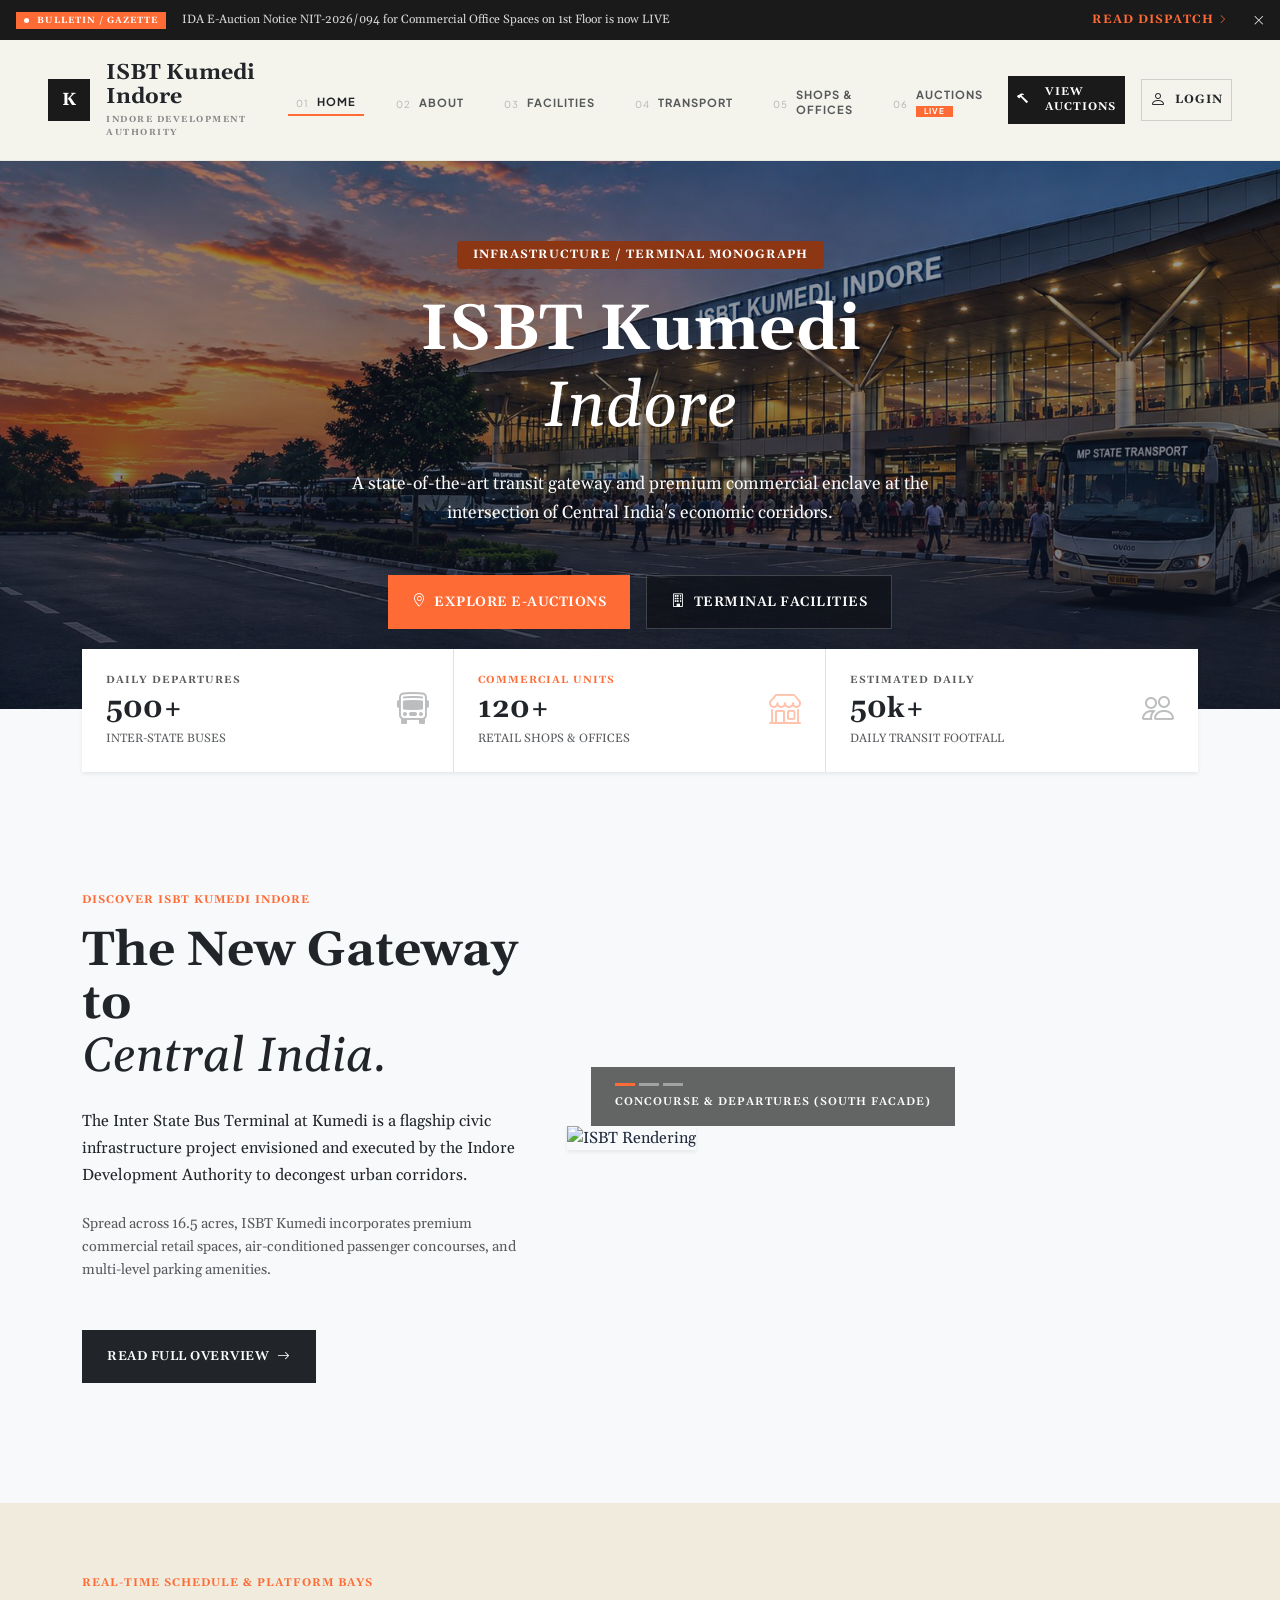
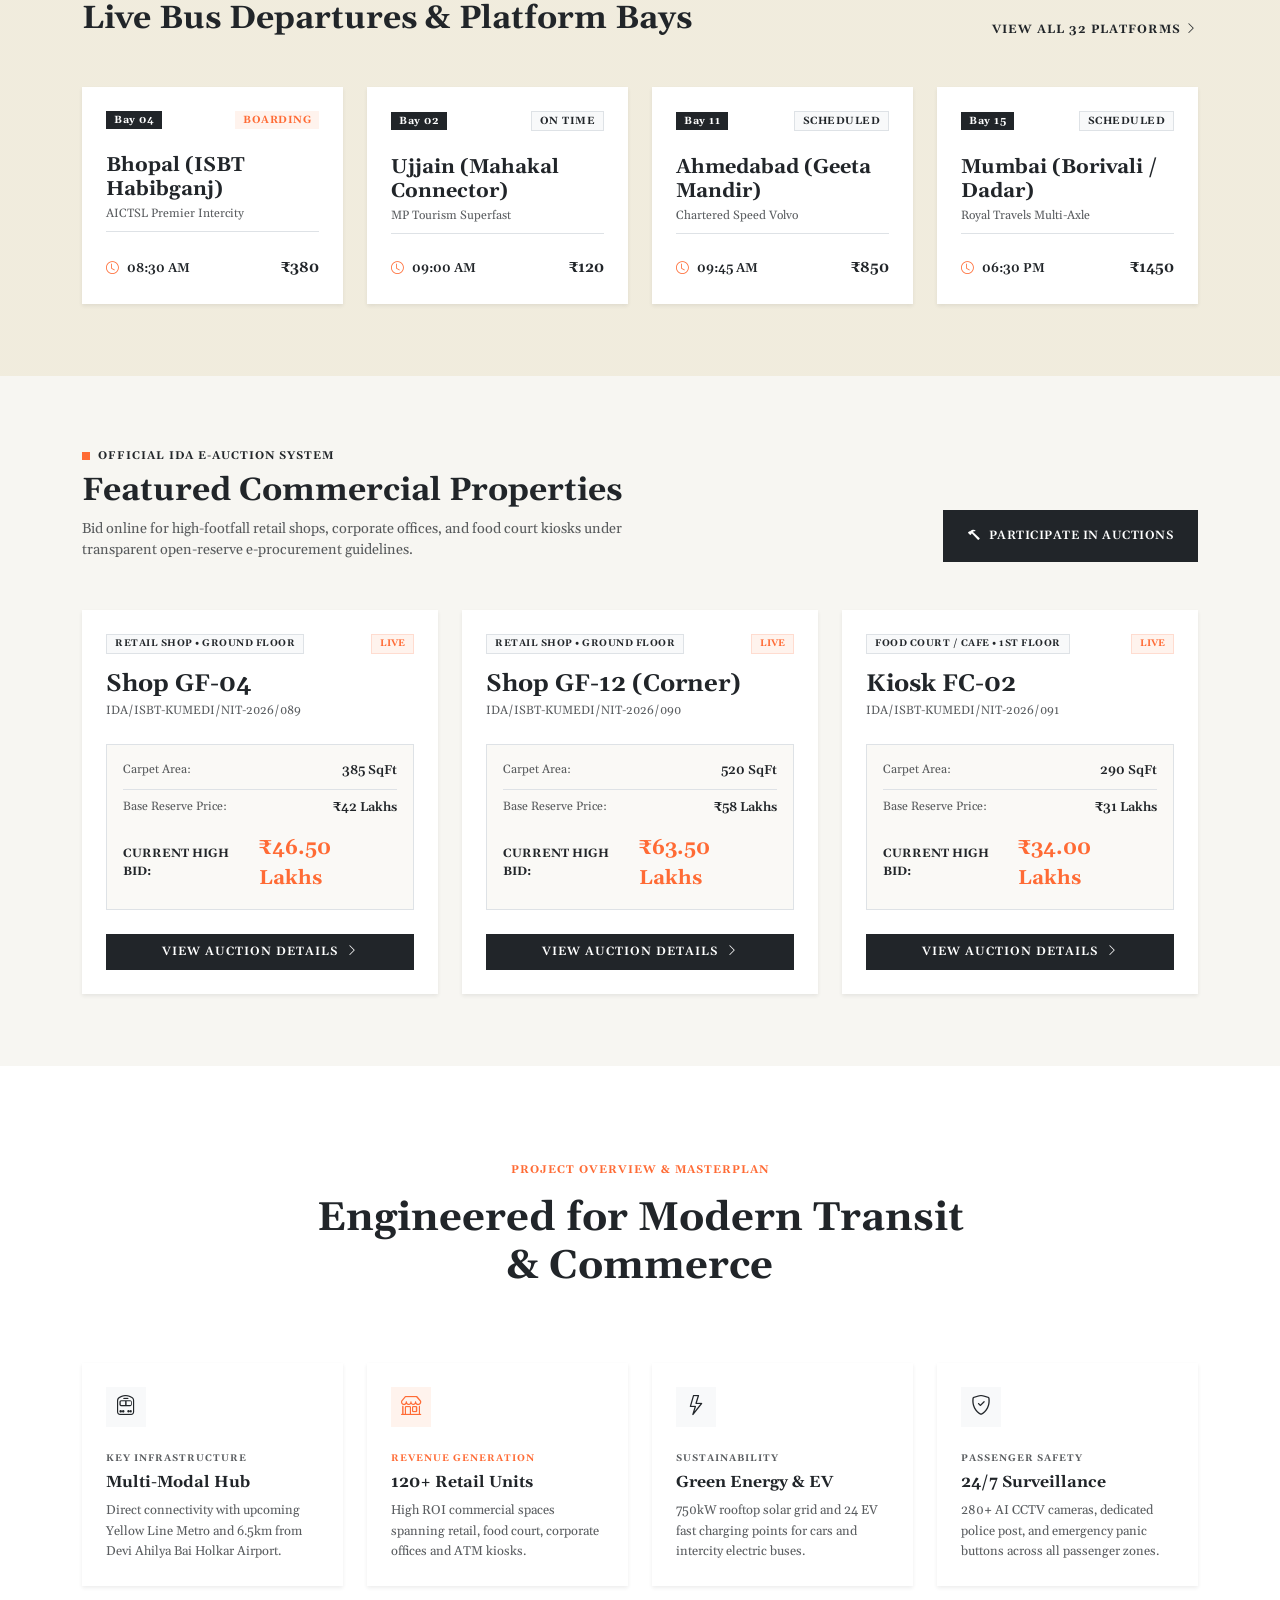
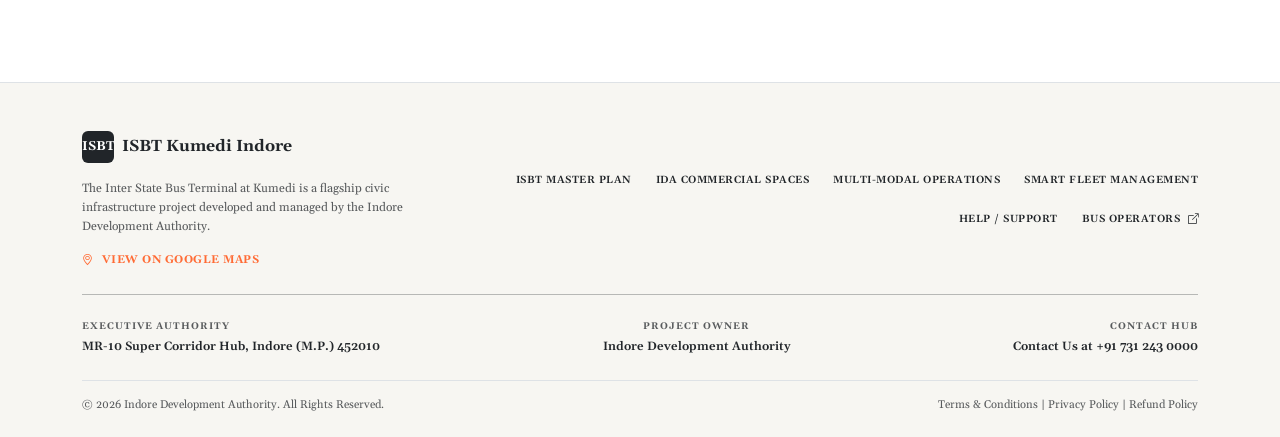
==== index.html @ fce26037 "update" ====
<!DOCTYPE html>
<html lang="en">

<head>
    <meta charset="UTF-8">
    <meta name="viewport" content="width=device-width, initial-scale=1.0">
    <title>ISBT Kumedi Indore - Inter State Bus Terminal</title>
    <!-- Bootstrap CSS -->
    <link href="https://cdn.jsdelivr.net/npm/bootstrap@5.3.2/dist/css/bootstrap.min.css" rel="stylesheet">
    <!-- Google Fonts -->
    <link rel="preconnect" href="https://fonts.googleapis.com">
    <link rel="preconnect" href="https://fonts.gstatic.com" crossorigin>
    <link
        href="https://fonts.googleapis.com/css2?family=Plus+Jakarta+Sans:wght@400;500;600;700;800&family=Playfair+Display:ital,wght@0,600;0,700;1,600&display=swap"
        rel="stylesheet">
    <!-- Bootstrap Icons -->
    <link rel="stylesheet" href="https://cdn.jsdelivr.net/npm/bootstrap-icons@1.11.1/font/bootstrap-icons.css">
    <!-- Custom CSS -->
    <link rel="stylesheet" href="style.css">
</head>

<body class="bg-light">

    <!-- Top Bulletin Bar -->
    <div
        class="bg-dark-accent text-white py-2 px-3 px-lg-3 d-flex justify-content-between align-items-center font-size-xl">
        <div class="d-flex align-items-center gap-3">
            <span
                class="badge bg-orange text-uppercase rounded-0 px-2 py-1 d-flex align-items-center gap-2 letter-spacing-md"><span
                    class="rounded-circle bg-white d-inline-block size-5"></span> BULLETIN / GAZETTE</span>
            <span class="text-light d-none d-md-inline opacity-85">IDA E-Auction Notice NIT-2026/094 for Commercial
                Office Spaces on 1st Floor is now LIVE</span>
        </div>
        <div class="d-flex align-items-center gap-4">
            <a href="#"
                class="text-orange text-decoration-none fw-bold text-uppercase d-flex align-items-center gap-1 letter-spacing-md">READ
                DISPATCH <i class="bi bi-chevron-right font-size-base icon-stroke-1"></i></a>
            <button class="btn btn-link text-white p-0 border-0 text-decoration-none"><i
                    class="bi bi-x-lg font-size-lg"></i></button>
        </div>
    </div>

    <!-- Navbar -->
    <nav class="navbar navbar-expand-lg py-3 bg-warm-light border-bottom-soft">
        <div class="container-fluid px-4 px-lg-5">
            <a class="navbar-brand d-flex align-items-center gap-3" href="#">
                <div
                    class="bg-dark-accent text-white rounded-0 d-flex align-items-center justify-content-center size-42 font-weight-800 font-playfair font-size-6xl">
                    K
                </div>
                <div>
                    <div class="fw-bold text-dark font-playfair font-size-7xl line-height-xs">ISBT Kumedi<br>Indore
                    </div>
                    <div
                        class="text-muted mt-1 font-size-sm font-weight-800 text-uppercase letter-spacing-lg opacity-70">
                        INDORE DEVELOPMENT<br>AUTHORITY</div>
                </div>
            </a>
            <button class="navbar-toggler border-0 shadow-none" type="button" data-bs-toggle="collapse"
                data-bs-target="#navbarNav">
                <span class="navbar-toggler-icon"></span>
            </button>

            <div class="collapse navbar-collapse justify-content-center" id="navbarNav">
                <ul
                    class="navbar-nav gap-3 gap-xl-4 text-uppercase fw-bold align-items-center font-size-lg letter-spacing-md">
                    <li class="nav-item">
                        <a class="nav-link text-dark active d-flex gap-2 position-relative pb-1 border-bottom-orange"
                            href="#">
                            <span class="text-muted opacity-40 fw-normal font-size-base mt-1">01</span> HOME
                        </a>
                    </li>
                    <li class="nav-item">
                        <a class="nav-link text-muted d-flex gap-2 pb-1" href="aboutus.html">
                            <span class="opacity-40 fw-normal font-size-base mt-1">02</span> ABOUT
                        </a>
                    </li>
                    <li class="nav-item">
                        <a class="nav-link text-muted d-flex gap-2 pb-1" href="facilities.html">
                            <span class="opacity-40 fw-normal font-size-base mt-1">03</span> FACILITIES
                        </a>
                    </li>
                    <li class="nav-item">
                        <a class="nav-link text-muted d-flex gap-2 pb-1" href="transport.html">
                            <span class="opacity-40 fw-normal font-size-base mt-1">04</span> TRANSPORT
                        </a>
                    </li>
                    <li class="nav-item">
                        <a class="nav-link text-muted d-flex gap-2 pb-1 text-center line-height-sm"
                            href="shopOffice.html">
                            <span class="opacity-40 fw-normal font-size-base mt-1">05</span> <span
                                class="text-start">SHOPS &<br>OFFICES</span>
                        </a>
                    </li>
                    <li class="nav-item">
                        <a class="nav-link text-muted d-flex gap-2 pb-1 text-center line-height-sm"
                            href="viewauction.html">
                            <span class="opacity-40 fw-normal font-size-base mt-1">06</span>
                            <span class="text-start">
                                AUCTIONS<br>
                                <span
                                    class="badge bg-orange rounded-0 px-2 py-0 text-white font-size-xs line-height-md">LIVE</span>
                            </span>
                        </a>
                    </li>
                </ul>
            </div>

            <div class="d-none d-lg-flex gap-3 align-items-center">
                <a href="viewauction.html"
                    class="btn bg-dark-accent text-white fw-bold rounded-0 px-2 py-2 d-flex align-items-center gap-3 text-uppercase font-size-lg letter-spacing-md">
                    <i class="bi bi-hammer"></i> <span class="text-start line-height-sm">VIEW<br>AUCTIONS</span>
                </a>
                <a href="#"
                    class="btn btn-outline-dark fw-bold rounded-0 px-2 py-2 d-flex align-items-center gap-2 text-uppercase font-size-xl letter-spacing-md border-dark-transparent bg-transparent">
                    <i class="bi bi-person fs-6"></i> LOGIN
                </a>
            </div>
        </div>
    </nav>

    <!-- Hero Section -->
    <section class="hero-section position-relative">
        <div class="hero-bg-image">
            <div class="container text-center text-white">
                <span
                    class="badge text-uppercase rounded-1 px-3 py-2 mb-4 letter-spacing-md font-weight-800 font-size-xl bg-orange-dark text-wrap">INFRASTRUCTURE
                    / TERMINAL MONOGRAPH</span>
                <h1 class="display-3 fw-bold mb-0">ISBT Kumedi</h1>
                <h2 class="display-3 font-playfair fst-italic mb-4">Indore</h2>
                <p class="lead mx-auto mb-5 text-light max-w-600 font-size-6xl line-height-lg">
                    A state-of-the-art transit gateway and premium commercial enclave at the intersection of Central
                    India's economic corridors.
                </p>
                <div class="d-flex justify-content-center gap-3">
                    <a href="viewauction.html"
                        class="btn btn-orange fw-semibold rounded-0 px-4 py-3 d-flex align-items-center gap-2 font-size-3xl letter-spacing-sm"><i
                            class="bi bi-geo-alt"></i> EXPLORE E-AUCTIONS</a>
                    <a href="facilities.html"
                        class="btn btn-outline-light text-white fw-semibold rounded-0 px-4 py-3 d-flex align-items-center gap-2 glass-btn border-white-transparent font-size-3xl letter-spacing-sm"><i
                            class="bi bi-building"></i> TERMINAL FACILITIES</a>
                </div>
            </div>
        </div>

        <!-- Stats Cards Overlapping Hero -->
        <div class="container position-relative hero-stats-container">
            <div class="row g-0 justify-content-center shadow-sm">
                <div class="col-md-4">
                    <div
                        class="card border-0 rounded-0 p-4 h-100 d-flex flex-row align-items-center justify-content-between border-end">
                        <div>
                            <div class="text-uppercase fw-bold text-muted mb-1 font-size-md letter-spacing-md">DAILY
                                DEPARTURES</div>
                            <h3 class="fw-bold mb-0 text-dark">500+</h3>
                            <div class="text-muted mt-1 font-size-xl">INTER-STATE BUSES</div>
                        </div>
                        <div class="text-muted opacity-40">
                            <i class="bi bi-bus-front fs-2"></i>
                        </div>
                    </div>
                </div>
                <div class="col-md-4">
                    <div
                        class="card border-0 rounded-0 p-4 h-100 d-flex flex-row align-items-center justify-content-between border-end">
                        <div>
                            <div class="text-uppercase fw-bold text-orange mb-1 font-size-md letter-spacing-md">
                                COMMERCIAL UNITS</div>
                            <h3 class="fw-bold mb-0 text-dark">120+</h3>
                            <div class="text-muted mt-1 font-size-xl">RETAIL SHOPS & OFFICES</div>
                        </div>
                        <div class="text-orange opacity-40">
                            <i class="bi bi-shop fs-2"></i>
                        </div>
                    </div>
                </div>
                <div class="col-md-4">
                    <div
                        class="card border-0 rounded-0 p-4 h-100 d-flex flex-row align-items-center justify-content-between">
                        <div>
                            <div class="text-uppercase fw-bold text-muted mb-1 font-size-md letter-spacing-md">ESTIMATED
                                DAILY</div>
                            <h3 class="fw-bold mb-0 text-dark">50k+</h3>
                            <div class="text-muted mt-1 font-size-xl">DAILY TRANSIT FOOTFALL</div>
                        </div>
                        <div class="text-muted opacity-40">
                            <i class="bi bi-people fs-2"></i>
                        </div>
                    </div>
                </div>
            </div>
        </div>
    </section>

    <!-- About Section -->
    <section class="py-5 my-5 bg-light">
        <div class="container py-4">
            <div class="row align-items-center g-5">
                <div class="col-lg-5">
                    <div class="text-uppercase fw-bold text-orange mb-3 font-size-lg letter-spacing-md">DISCOVER ISBT
                        KUMEDI INDORE</div>
                    <h2 class="display-5 fw-bold mb-4 text-dark line-height-xs">The New Gateway to <br><span
                            class="font-playfair fst-italic fw-normal">Central India.</span></h2>
                    <p class="text-dark mb-4 font-size-5xl line-height-xl">
                        The Inter State Bus Terminal at Kumedi is a flagship civic infrastructure project envisioned and
                        executed by the Indore Development Authority to decongest urban corridors.
                    </p>
                    <p class="text-muted mb-5 font-size-4xl line-height-lg">
                        Spread across 16.5 acres, ISBT Kumedi incorporates premium commercial retail spaces,
                        air-conditioned passenger concourses, and multi-level parking amenities.
                    </p>
                    <button
                        class="btn btn-dark fw-semibold rounded-0 px-4 py-3 d-flex align-items-center gap-2 font-size-2xl letter-spacing-sm">READ
                        FULL OVERVIEW <i class="bi bi-arrow-right"></i></button>
                </div>
                <div class="col-lg-7">
                    <div class="position-relative">
                        <img src="https://lh3.googleusercontent.com/aida-public/[base64]"
                            alt="ISBT Rendering" class="img-fluid rounded-0 shadow-sm img-aspect-4-3">
                        <div class="position-absolute bottom-0 start-0 m-4 text-white p-3 px-4 rounded-0 glass-panel">
                            <div class="d-flex gap-1 mb-2">
                                <div class="bg-orange size-line"></div>
                                <div class="bg-white size-line opacity-40"></div>
                                <div class="bg-white size-line opacity-40"></div>
                            </div>
                            <div class="fw-semibold text-uppercase font-size-lg letter-spacing-md">Concourse &
                                Departures (South Facade)</div>
                        </div>
                    </div>
                </div>
            </div>
        </div>
    </section>

    <!-- Live Bus Departures -->
    <section class="py-5 bg-warm-lighter">
        <div class="container py-4">
            <div class="d-flex justify-content-between align-items-end mb-5">
                <div>
                    <div class="text-uppercase fw-bold text-orange mb-2 font-size-lg letter-spacing-md">REAL-TIME
                        SCHEDULE & PLATFORM BAYS</div>
                    <h2 class="fw-bold mb-0 text-dark">Live Bus Departures & Platform Bays</h2>
                </div>
                <a href="#"
                    class="text-dark fw-bold text-decoration-none text-uppercase d-none d-md-block font-size-xl letter-spacing-md">VIEW
                    ALL 32 PLATFORMS <i class="bi bi-chevron-right"></i></a>
            </div>

            <div class="row g-4">
                <!-- Bus Card 1 -->
                <div class="col-md-6 col-lg-3">
                    <div class="card border-0 rounded-0 shadow-sm h-100 p-4 bg-white">
                        <div class="d-flex justify-content-between align-items-center mb-4">
                            <span class="badge bg-dark rounded-0 px-2 py-1 font-size-md letter-spacing-sm">Bay 04</span>
                            <span
                                class="badge rounded-0 px-2 py-1 text-orange bg-orange-light font-size-md letter-spacing-sm">BOARDING</span>
                        </div>
                        <h5 class="fw-bold mb-1 text-dark">Bhopal (ISBT Habibganj)</h5>
                        <div class="text-muted mb-4 pb-2 border-bottom font-size-xl">AICTSL Premier Intercity</div>
                        <div class="mt-auto d-flex justify-content-between align-items-center">
                            <div class="fw-semibold d-flex align-items-center gap-2 text-dark font-size-2xl"><i
                                    class="bi bi-clock text-orange"></i> 08:30 AM</div>
                            <div class="fw-bold text-dark font-size-4xl">₹380</div>
                        </div>
                    </div>
                </div>

                <!-- Bus Card 2 -->
                <div class="col-md-6 col-lg-3">
                    <div class="card border-0 rounded-0 shadow-sm h-100 p-4 bg-white">
                        <div class="d-flex justify-content-between align-items-center mb-4">
                            <span class="badge bg-dark rounded-0 px-2 py-1 font-size-md letter-spacing-sm">Bay 02</span>
                            <span
                                class="badge bg-light text-dark border rounded-0 px-2 py-1 font-size-md letter-spacing-sm">ON
                                TIME</span>
                        </div>
                        <h5 class="fw-bold mb-1 text-dark">Ujjain (Mahakal Connector)</h5>
                        <div class="text-muted mb-4 pb-2 border-bottom font-size-xl">MP Tourism Superfast</div>
                        <div class="mt-auto d-flex justify-content-between align-items-center">
                            <div class="fw-semibold d-flex align-items-center gap-2 text-dark font-size-2xl"><i
                                    class="bi bi-clock text-orange"></i> 09:00 AM</div>
                            <div class="fw-bold text-dark font-size-4xl">₹120</div>
                        </div>
                    </div>
                </div>

                <!-- Bus Card 3 -->
                <div class="col-md-6 col-lg-3">
                    <div class="card border-0 rounded-0 shadow-sm h-100 p-4 bg-white">
                        <div class="d-flex justify-content-between align-items-center mb-4">
                            <span class="badge bg-dark rounded-0 px-2 py-1 font-size-md letter-spacing-sm">Bay 11</span>
                            <span
                                class="badge bg-light text-dark border rounded-0 px-2 py-1 font-size-md letter-spacing-sm">SCHEDULED</span>
                        </div>
                        <h5 class="fw-bold mb-1 text-dark">Ahmedabad (Geeta Mandir)</h5>
                        <div class="text-muted mb-4 pb-2 border-bottom font-size-xl">Chartered Speed Volvo</div>
                        <div class="mt-auto d-flex justify-content-between align-items-center">
                            <div class="fw-semibold d-flex align-items-center gap-2 text-dark font-size-2xl"><i
                                    class="bi bi-clock text-orange"></i> 09:45 AM</div>
                            <div class="fw-bold text-dark font-size-4xl">₹850</div>
                        </div>
                    </div>
                </div>

                <!-- Bus Card 4 -->
                <div class="col-md-6 col-lg-3">
                    <div class="card border-0 rounded-0 shadow-sm h-100 p-4 bg-white">
                        <div class="d-flex justify-content-between align-items-center mb-4">
                            <span class="badge bg-dark rounded-0 px-2 py-1 font-size-md letter-spacing-sm">Bay 15</span>
                            <span
                                class="badge bg-light text-dark border rounded-0 px-2 py-1 font-size-md letter-spacing-sm">SCHEDULED</span>
                        </div>
                        <h5 class="fw-bold mb-1 text-dark">Mumbai (Borivali / Dadar)</h5>
                        <div class="text-muted mb-4 pb-2 border-bottom font-size-xl">Royal Travels Multi-Axle</div>
                        <div class="mt-auto d-flex justify-content-between align-items-center">
                            <div class="fw-semibold d-flex align-items-center gap-2 text-dark font-size-2xl"><i
                                    class="bi bi-clock text-orange"></i> 06:30 PM</div>
                            <div class="fw-bold text-dark font-size-4xl">₹1450</div>
                        </div>
                    </div>
                </div>
            </div>
            <a href="#"
                class="text-dark fw-bold text-decoration-none text-uppercase mt-4 d-block d-md-none text-center font-size-xl letter-spacing-md">VIEW
                ALL 32 PLATFORMS <i class="bi bi-chevron-right"></i></a>
        </div>
    </section>

    <!-- Commercial Properties Section -->
    <section class="py-5 bg-warm-lightest">
        <div class="container py-4">
            <div class="d-flex flex-column flex-md-row justify-content-between align-items-md-end mb-5">
                <div>
                    <div
                        class="text-uppercase fw-bold text-dark mb-2 d-flex align-items-center gap-2 font-size-lg letter-spacing-md">
                        <span class="size-8 bg-orange"></span> OFFICIAL IDA E-AUCTION SYSTEM</div>
                    <h2 class="fw-bold mb-0 text-dark">Featured Commercial Properties</h2>
                    <p class="text-muted mt-2 mb-0 max-w-600 font-size-4xl">Bid online for high-footfall retail shops,
                        corporate offices, and food court kiosks under transparent open-reserve e-procurement
                        guidelines.</p>
                </div>
                <button
                    class="btn btn-dark fw-semibold rounded-0 px-4 py-3 d-flex align-items-center gap-2 mt-4 mt-md-0 font-size-xl letter-spacing-sm"><i
                        class="bi bi-hammer"></i> PARTICIPATE IN AUCTIONS</button>
            </div>

            <div class="row g-4">
                <!-- Shop 1 -->
                <div class="col-md-4">
                    <div class="card border-0 rounded-0 shadow-sm p-4 h-100 bg-white">
                        <div class="d-flex justify-content-between align-items-center mb-3">
                            <span
                                class="badge bg-light text-dark border rounded-0 px-2 py-1 font-size-base letter-spacing-sm">RETAIL
                                SHOP • GROUND FLOOR</span>
                            <span
                                class="badge rounded-0 px-2 py-1 text-orange bg-orange-light font-size-base border-orange-light">LIVE</span>
                        </div>
                        <h4 class="fw-bold mb-1 text-dark">Shop GF-04</h4>
                        <div class="text-muted mb-4 font-size-xl">IDA/ISBT-KUMEDI/NIT-2026/089</div>

                        <div class="bg-white-warm p-3 rounded-0 mb-4 border">
                            <div class="d-flex justify-content-between mb-2 pb-2 border-bottom">
                                <span class="text-muted font-size-xl">Carpet Area:</span>
                                <span class="fw-semibold text-dark font-size-2xl">385 SqFt</span>
                            </div>
                            <div class="d-flex justify-content-between mb-3">
                                <span class="text-muted font-size-xl">Base Reserve Price:</span>
                                <span class="fw-semibold text-dark font-size-2xl">₹42 Lakhs</span>
                            </div>
                            <div class="d-flex justify-content-between align-items-center">
                                <span class="fw-bold text-dark font-size-xl">CURRENT HIGH BID:</span>
                                <span class="fw-bold text-orange fs-5">₹46.50 Lakhs</span>
                            </div>
                        </div>
                        <button
                            class="btn btn-dark w-100 fw-semibold rounded-0 py-2 mt-auto font-size-xl letter-spacing-md">VIEW
                            AUCTION DETAILS <i class="bi bi-chevron-right ms-1"></i></button>
                    </div>
                </div>

                <!-- Shop 2 -->
                <div class="col-md-4">
                    <div class="card border-0 rounded-0 shadow-sm p-4 h-100 bg-white">
                        <div class="d-flex justify-content-between align-items-center mb-3">
                            <span
                                class="badge bg-light text-dark border rounded-0 px-2 py-1 font-size-base letter-spacing-sm">RETAIL
                                SHOP • GROUND FLOOR</span>
                            <span
                                class="badge rounded-0 px-2 py-1 text-orange bg-orange-light font-size-base border-orange-light">LIVE</span>
                        </div>
                        <h4 class="fw-bold mb-1 text-dark">Shop GF-12 (Corner)</h4>
                        <div class="text-muted mb-4 font-size-xl">IDA/ISBT-KUMEDI/NIT-2026/090</div>

                        <div class="bg-white-warm p-3 rounded-0 mb-4 border">
                            <div class="d-flex justify-content-between mb-2 pb-2 border-bottom">
                                <span class="text-muted font-size-xl">Carpet Area:</span>
                                <span class="fw-semibold text-dark font-size-2xl">520 SqFt</span>
                            </div>
                            <div class="d-flex justify-content-between mb-3">
                                <span class="text-muted font-size-xl">Base Reserve Price:</span>
                                <span class="fw-semibold text-dark font-size-2xl">₹58 Lakhs</span>
                            </div>
                            <div class="d-flex justify-content-between align-items-center">
                                <span class="fw-bold text-dark font-size-xl">CURRENT HIGH BID:</span>
                                <span class="fw-bold text-orange fs-5">₹63.50 Lakhs</span>
                            </div>
                        </div>
                        <button
                            class="btn btn-dark w-100 fw-semibold rounded-0 py-2 mt-auto font-size-xl letter-spacing-md">VIEW
                            AUCTION DETAILS <i class="bi bi-chevron-right ms-1"></i></button>
                    </div>
                </div>

                <!-- Kiosk 3 -->
                <div class="col-md-4">
                    <div class="card border-0 rounded-0 shadow-sm p-4 h-100 bg-white">
                        <div class="d-flex justify-content-between align-items-center mb-3">
                            <span
                                class="badge bg-light text-dark border rounded-0 px-2 py-1 font-size-base letter-spacing-sm">FOOD
                                COURT / CAFE • 1ST FLOOR</span>
                            <span
                                class="badge rounded-0 px-2 py-1 text-orange bg-orange-light font-size-base border-orange-light">LIVE</span>
                        </div>
                        <h4 class="fw-bold mb-1 text-dark">Kiosk FC-02</h4>
                        <div class="text-muted mb-4 font-size-xl">IDA/ISBT-KUMEDI/NIT-2026/091</div>

                        <div class="bg-white-warm p-3 rounded-0 mb-4 border">
                            <div class="d-flex justify-content-between mb-2 pb-2 border-bottom">
                                <span class="text-muted font-size-xl">Carpet Area:</span>
                                <span class="fw-semibold text-dark font-size-2xl">290 SqFt</span>
                            </div>
                            <div class="d-flex justify-content-between mb-3">
                                <span class="text-muted font-size-xl">Base Reserve Price:</span>
                                <span class="fw-semibold text-dark font-size-2xl">₹31 Lakhs</span>
                            </div>
                            <div class="d-flex justify-content-between align-items-center">
                                <span class="fw-bold text-dark font-size-xl">CURRENT HIGH BID:</span>
                                <span class="fw-bold text-orange fs-5">₹34.00 Lakhs</span>
                            </div>
                        </div>
                        <button
                            class="btn btn-dark w-100 fw-semibold rounded-0 py-2 mt-auto font-size-xl letter-spacing-md">VIEW
                            AUCTION DETAILS <i class="bi bi-chevron-right ms-1"></i></button>
                    </div>
                </div>
            </div>
        </div>
    </section>

    <!-- Features Section -->
    <section class="py-5 bg-white">
        <div class="container py-5 text-center">
            <div class="text-uppercase fw-bold text-orange mb-3 font-size-lg letter-spacing-md">PROJECT OVERVIEW &
                MASTERPLAN</div>
            <h2 class="display-6 font-playfair fw-bold mb-5 text-dark">Engineered for Modern Transit <br>& Commerce</h2>

            <div class="row g-4 mt-2 text-start justify-content-center">
                <div class="col-md-6 col-lg-3">
                    <div class="card border-0 rounded-0 shadow-sm p-4 h-100 bg-white border border-light">
                        <div
                            class="bg-light text-dark d-flex align-items-center justify-content-center mb-4 rounded-0 size-40">
                            <i class="bi bi-train-front fs-5"></i>
                        </div>
                        <div class="text-uppercase fw-bold text-muted mb-2 font-size-base letter-spacing-md">KEY
                            INFRASTRUCTURE</div>
                        <h6 class="fw-bold text-dark mb-2">Multi-Modal Hub</h6>
                        <p class="text-muted mb-0 font-size-2xl line-height-lg">Direct connectivity with upcoming Yellow
                            Line Metro and 6.5km from Devi Ahilya Bai Holkar Airport.</p>
                    </div>
                </div>
                <div class="col-md-6 col-lg-3">
                    <div class="card border-0 rounded-0 shadow-sm p-4 h-100 bg-white border border-light">
                        <div
                            class="d-flex align-items-center justify-content-center mb-4 rounded-0 size-40 bg-orange-light text-orange">
                            <i class="bi bi-shop fs-5"></i>
                        </div>
                        <div class="text-uppercase fw-bold text-orange mb-2 font-size-base letter-spacing-md">REVENUE
                            GENERATION</div>
                        <h6 class="fw-bold text-dark mb-2">120+ Retail Units</h6>
                        <p class="text-muted mb-0 font-size-2xl line-height-lg">High ROI commercial spaces spanning
                            retail, food court, corporate offices and ATM kiosks.</p>
                    </div>
                </div>
                <div class="col-md-6 col-lg-3">
                    <div class="card border-0 rounded-0 shadow-sm p-4 h-100 bg-white border border-light">
                        <div
                            class="bg-light text-dark d-flex align-items-center justify-content-center mb-4 rounded-0 size-40">
                            <i class="bi bi-lightning fs-5"></i>
                        </div>
                        <div class="text-uppercase fw-bold text-muted mb-2 font-size-base letter-spacing-md">
                            SUSTAINABILITY</div>
                        <h6 class="fw-bold text-dark mb-2">Green Energy & EV</h6>
                        <p class="text-muted mb-0 font-size-2xl line-height-lg">750kW rooftop solar grid and 24 EV fast
                            charging points for cars and intercity electric buses.</p>
                    </div>
                </div>
                <div class="col-md-6 col-lg-3">
                    <div class="card border-0 rounded-0 shadow-sm p-4 h-100 bg-white border border-light">
                        <div
                            class="bg-light text-dark d-flex align-items-center justify-content-center mb-4 rounded-0 size-40">
                            <i class="bi bi-shield-check fs-5"></i>
                        </div>
                        <div class="text-uppercase fw-bold text-muted mb-2 font-size-base letter-spacing-md">PASSENGER
                            SAFETY</div>
                        <h6 class="fw-bold text-dark mb-2">24/7 Surveillance</h6>
                        <p class="text-muted mb-0 font-size-2xl line-height-lg">280+ AI CCTV cameras, dedicated police
                            post, and emergency panic buttons across all passenger zones.</p>
                    </div>
                </div>
            </div>
        </div>
    </section>

    <!-- Footer -->
    <footer class="bg-white border-top pt-5 pb-4 bg-warm-lightest">
        <div class="container">
            <div class="row align-items-center mb-4">
                <div class="col-md-4 mb-4 mb-md-0">
                    <a class="text-decoration-none text-dark d-flex align-items-center gap-2 mb-3" href="#">
                        <div
                            class="bg-dark text-white p-2 rounded d-flex align-items-center justify-content-center size-32 font-weight-800 font-size-2xl">
                            ISBT
                        </div>
                        <div class="fw-bold fs-6 line-height-xs">ISBT Kumedi Indore</div>
                    </a>
                    <p class="text-muted mb-0 pe-md-4 font-size-xl line-height-lg">
                        The Inter State Bus Terminal at Kumedi is a flagship civic infrastructure project developed and
                        managed by the Indore Development Authority.
                    </p>
                    <a href="#"
                        class="d-inline-flex align-items-center gap-2 mt-3 fw-bold text-orange text-decoration-none text-uppercase font-size-lg letter-spacing-sm">
                        <i class="bi bi-geo-alt"></i> VIEW ON GOOGLE MAPS
                    </a>
                </div>
                <div class="col-md-8">
                    <div
                        class="d-flex flex-wrap gap-4 justify-content-md-end text-uppercase fw-semibold font-size-md letter-spacing-sm">
                        <a href="#" class="text-dark text-decoration-none">ISBT Master Plan</a>
                        <a href="#" class="text-dark text-decoration-none">IDA Commercial Spaces</a>
                        <a href="#" class="text-dark text-decoration-none">Multi-Modal Operations</a>
                        <a href="#" class="text-dark text-decoration-none">Smart Fleet Management</a>
                        <a href="#" class="text-dark text-decoration-none">Help / Support</a>
                        <a href="#" class="text-dark text-decoration-none">Bus Operators <i
                                class="bi bi-box-arrow-up-right ms-1"></i></a>
                    </div>
                </div>
            </div>
            <hr class="text-muted opacity-40 my-4">
            <div class="d-flex flex-column flex-md-row justify-content-between align-items-md-center">
                <div class="mb-3 mb-md-0">
                    <div class="text-uppercase fw-bold text-muted mb-1 font-size-base letter-spacing-md">EXECUTIVE
                        AUTHORITY</div>
                    <div class="text-dark fw-semibold font-size-xl">MR-10 Super Corridor Hub, Indore (M.P.) 452010</div>
                </div>
                <div class="mb-3 mb-md-0 text-md-center">
                    <div class="text-uppercase fw-bold text-muted mb-1 font-size-base letter-spacing-md">PROJECT OWNER
                    </div>
                    <div class="text-dark fw-semibold font-size-xl">Indore Development Authority</div>
                </div>
                <div class="text-md-end">
                    <div class="text-uppercase fw-bold text-muted mb-1 font-size-base letter-spacing-md">CONTACT HUB
                    </div>
                    <div class="text-dark fw-semibold font-size-xl">Contact Us at +91 731 243 0000</div>
                </div>
            </div>
            <div
                class="mt-4 pt-3 border-top d-flex flex-column flex-md-row justify-content-between text-muted font-size-lg">
                <div class="mb-2 mb-md-0">© 2026 Indore Development Authority. All Rights Reserved.</div>
                <div>Terms & Conditions | Privacy Policy | Refund Policy</div>
            </div>
        </div>
    </footer>

    <!-- Bootstrap JS -->
    <script src="https://cdn.jsdelivr.net/npm/bootstrap@5.3.2/dist/js/bootstrap.bundle.min.js"></script>
</body>

</html>
---- style.css ----
/*
 * ISBT Kumedi Indore - Professional Theme
 */

@import url("https://fonts.googleapis.com/css2?family=Plus+Jakarta+Sans:wght@300;400;500;600;700;800&family=Cabinet+Grotesk:wght@700;800;900&family=JetBrains+Mono:wght@400;500;600;700&display=swap");
@import url("https://fonts.googleapis.com/css2?family=Gelasio:ital,wght@0,400..700;1,400..700&display=swap");

:root {
  --primary-navy: #1e3a8a;
  --primary-hover: #172554;
  --accent-gold: #fbbf24;
  --accent-gold-hover: #f59e0b;
  --theme-orange: #ff6b35;
  --theme-orange-hover: #e65c2b;

  --font-sans:
    "Plus Jakarta Sans", -apple-system, BlinkMacSystemFont, "Segoe UI", Roboto,
    "Helvetica Neue", "Noto Sans", Arial, sans-serif;
  --font-serif:
    "Gelasio", ui-serif, Georgia, Cambria, "Times New Roman", Times, serif;
  --font-mono:
    ui-monospace, SFMono-Regular, Menlo, Monaco, Consolas, "Liberation Mono",
    "Courier New", monospace;
}

body {
  font-family: var(--font-serif);
  background-color: #f8fafc;
  color: #1e293b;
  -webkit-font-smoothing: antialiased;
  -moz-osx-font-smoothing: grayscale;
}

.font-sans {
  font-family: var(--font-sans) !important;
}

.font-serif,
.font-playfair {
  font-family: var(--font-serif) !important;
}

.font-mono {
  font-family: var(--font-mono) !important;
}

/* Custom Theme Utilities */
.text-orange {
  color: var(--theme-orange) !important;
}
.bg-orange {
  background-color: var(--theme-orange) !important;
}
.btn-orange {
  background-color: var(--theme-orange);
  color: white;
  border: none;
  transition: all 0.2s ease;
}
.btn-orange:hover {
  background-color: var(--theme-orange-hover);
  color: white;
}

/* Navigation Overrides */
.nav-link {
  font-family: var(--font-sans);
  transition: all 0.15s ease;
  position: relative;
  display: inline-flex;
  align-items: center;
}

/* Modal and Toast Layers */
.modal-backdrop {
  background-color: rgba(15, 23, 42, 0.75);
  backdrop-filter: blur(6px);
}

/* Custom Scrollbars */
::-webkit-scrollbar {
  width: 6px;
  height: 6px;
}

::-webkit-scrollbar-track {
  background: #f1f5f9;
}

::-webkit-scrollbar-thumb {
  background: #cbd5e1;
  border-radius: 4px;
}

::-webkit-scrollbar-thumb:hover {
  background: #94a3b8;
}

/* Pulsing effect for live badges */
@keyframes live-pulse {
  0%,
  100% {
    opacity: 1;
    transform: scale(1);
  }
  50% {
    opacity: 0.4;
    transform: scale(1.2);
  }
}

.live-pulse-dot {
  animation: live-pulse 2s cubic-bezier(0.4, 0, 0.6, 1) infinite;
}

/* ----------------------------------------------------- */
/* Extracted Utility Classes from Inline Styles */
/* ----------------------------------------------------- */

/* Typography */
.font-size-xs {
  font-size: 0.5rem;
}
.font-size-sm {
  font-size: 0.55rem;
}
.font-size-base {
  font-size: 0.6rem;
}
.font-size-md {
  font-size: 0.65rem;
}
.font-size-lg {
  font-size: 0.7rem;
}
.font-size-xl {
  font-size: 0.75rem;
}
.font-size-2xl {
  font-size: 0.8rem;
}
.font-size-3xl {
  font-size: 0.85rem;
}
.font-size-4xl {
  font-size: 0.9rem;
}
.font-size-5xl {
  font-size: 1rem;
}
.font-size-6xl {
  font-size: 1.1rem;
}
.font-size-7xl {
  font-size: 1.35rem;
}

.letter-spacing-sm {
  letter-spacing: 0.5px;
}
.letter-spacing-md {
  letter-spacing: 1px;
}
.letter-spacing-lg {
  letter-spacing: 1.5px;
}

.line-height-xs {
  line-height: 1.1;
}
.line-height-sm {
  line-height: 1.3;
}
.line-height-md {
  line-height: 1.4;
}
.line-height-lg {
  line-height: 1.6;
}
.line-height-xl {
  line-height: 1.7;
}

.font-weight-800 {
  font-weight: 800;
}

.opacity-40 {
  opacity: 0.4;
}
.opacity-70 {
  opacity: 0.7;
}
.opacity-85 {
  opacity: 0.85;
}

.icon-stroke-1 {
  stroke-width: 1px;
}
.rotate-n15 {
  transform: rotate(-15deg);
}
.max-w-600 {
  max-width: 600px;
}
.max-w-800 {
  max-width: 800px;
}

/* Dimensions */
.size-5 {
  width: 5px;
  height: 5px;
}
.size-8 {
  width: 8px;
  height: 8px;
}
.size-line {
  width: 20px;
  height: 3px;
}
.size-32 {
  width: 32px;
  height: 32px;
}
.size-40 {
  width: 40px;
  height: 40px;
}
.size-42 {
  width: 42px;
  height: 42px;
}

/* Backgrounds & Colors */
.bg-dark-accent {
  background-color: #1a1a1a !important;
}
.bg-warm-light {
  background-color: #f4f3ec;
}
.bg-warm-lighter {
  background-color: #f1ebd8;
  background-image: linear-gradient(
    rgba(240, 237, 227, 0.5),
    rgba(240, 237, 227, 0.5)
  );
}
.bg-warm-lightest {
  background-color: #f7f6f2 !important;
}
.bg-white-warm {
  background-color: #faf9f6 !important;
}
.bg-orange-light {
  background-color: #fff3ed;
}
.bg-orange-dark {
  background-color: #8c3614;
}

/* Borders */
.border-bottom-soft {
  border-bottom: 1px solid rgba(0, 0, 0, 0.05);
}
.border-bottom-orange {
  border-bottom: 2px solid var(--theme-orange);
}
.border-orange-light {
  border: 1px solid #ffdcd0;
}
.border-white-transparent {
  border: 1px solid rgba(255, 255, 255, 0.2);
}
.border-dark-transparent {
  border-color: rgba(0, 0, 0, 0.15);
}

/* Components */
.hero-bg-image {
  background-image:
    linear-gradient(rgba(15, 23, 42, 0.4), rgba(15, 23, 42, 0.6)),
    url("img/mainCover.jpeg");
    /* url("https://lh3.googleusercontent.com/aida-public/[base64]"); */
  background-size: cover;
  background-position: center;
  display: flex;
  align-items: center;
  padding-bottom: 5rem;
  padding-top: 5rem;
}
.hero-stats-container {
  margin-top: -60px;
  z-index: 10;
}
.glass-btn {
  background: rgba(0, 0, 0, 0.4);
}
.glass-panel {
  background: rgba(0, 0, 0, 0.6);
  backdrop-filter: blur(4px);
}
.img-aspect-4-3 {
  object-fit: cover;
  aspect-ratio: 4/3;
  width: 100%;
}

@media (min-width: 768px) {
  .border-end-md {
    border-right: 1px solid rgba(0, 0, 0, 0.15) !important;
  }
}
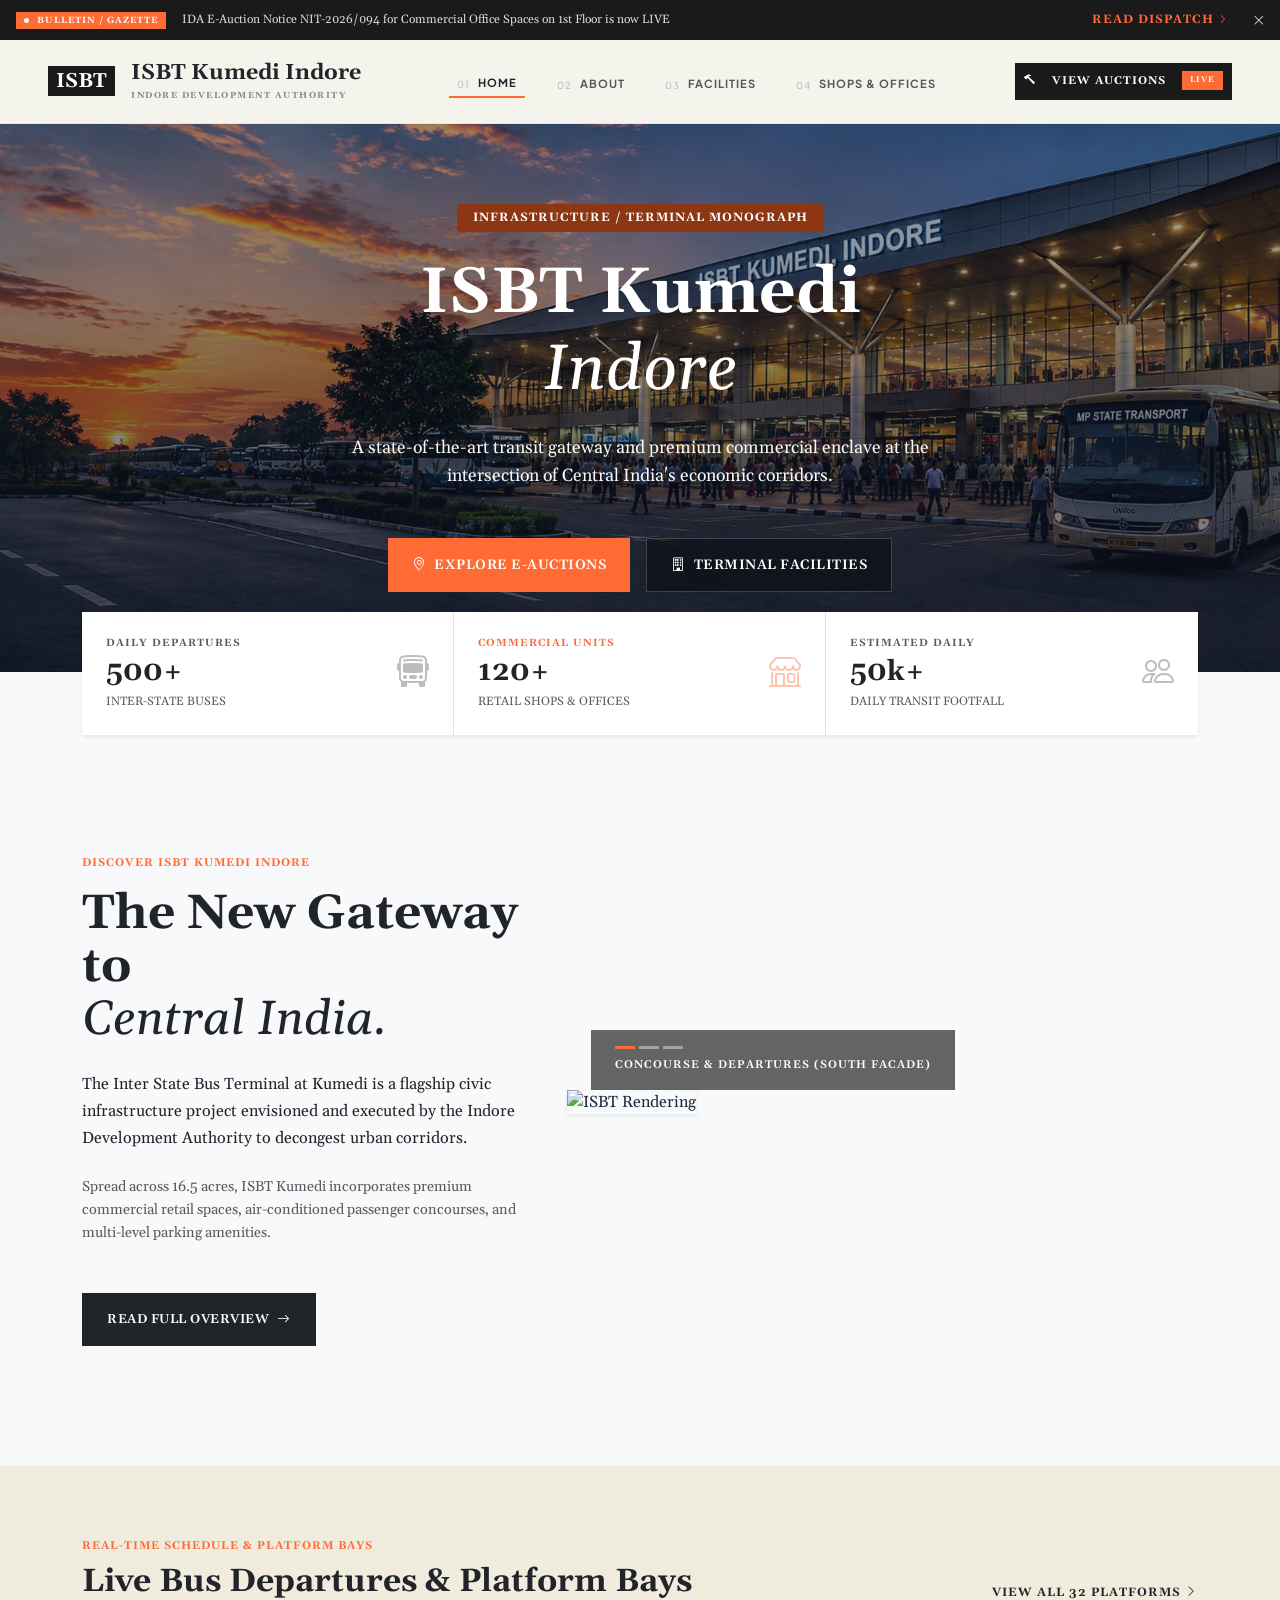
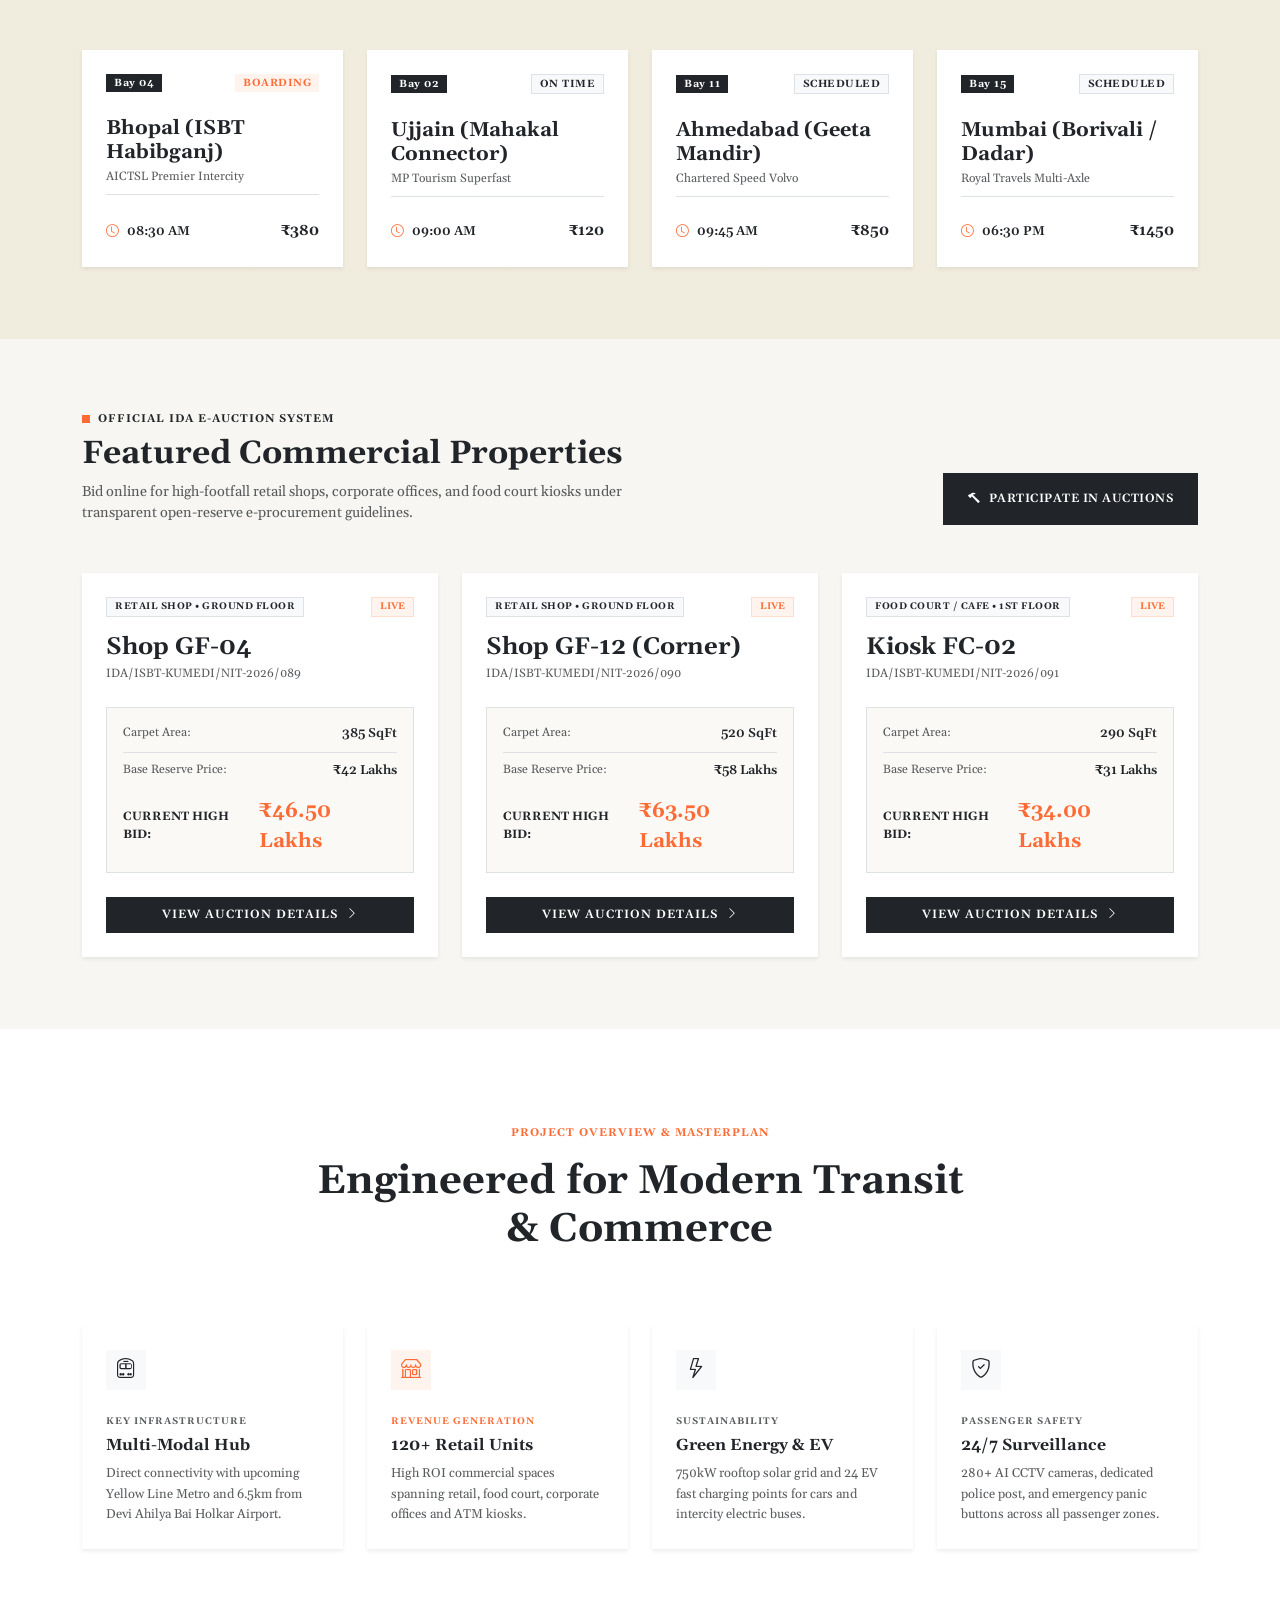
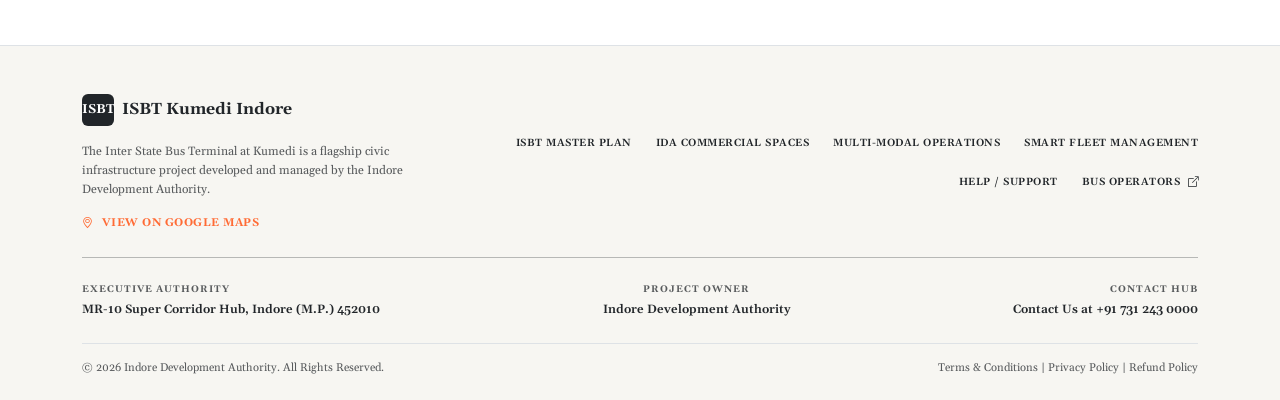
==== commit f59b109d: "update" ====
--- a/index.html
+++ b/index.html
@@ -45,15 +45,15 @@
         <div class="container-fluid px-4 px-lg-5">
             <a class="navbar-brand d-flex align-items-center gap-3" href="#">
                 <div
-                    class="bg-dark-accent text-white rounded-0 d-flex align-items-center justify-content-center size-42 font-weight-800 font-playfair font-size-6xl">
-                    K
+                    class="bg-dark-accent text-white rounded-0 d-flex align-items-center justify-content-center size-60 font-weight-800 font-playfair px-2">
+                    ISBT
                 </div>
                 <div>
-                    <div class="fw-bold text-dark font-playfair font-size-7xl line-height-xs">ISBT Kumedi<br>Indore
+                    <div class="fw-bold text-dark font-playfair font-size-7xl line-height-xs">ISBT Kumedi Indore
                     </div>
                     <div
                         class="text-muted mt-1 font-size-sm font-weight-800 text-uppercase letter-spacing-lg opacity-70">
-                        INDORE DEVELOPMENT<br>AUTHORITY</div>
+                        INDORE DEVELOPMENT AUTHORITY</div>
                 </div>
             </a>
             <button class="navbar-toggler border-0 shadow-none" type="button" data-bs-toggle="collapse"
@@ -66,41 +66,27 @@
                     class="navbar-nav gap-3 gap-xl-4 text-uppercase fw-bold align-items-center font-size-lg letter-spacing-md">
                     <li class="nav-item">
                         <a class="nav-link text-dark active d-flex gap-2 position-relative pb-1 border-bottom-orange"
-                            href="#">
+                            href="index.html">
                             <span class="text-muted opacity-40 fw-normal font-size-base mt-1">01</span> HOME
                         </a>
                     </li>
                     <li class="nav-item">
-                        <a class="nav-link text-muted d-flex gap-2 pb-1" href="aboutus.html">
+                        <a class="nav-link text-muted d-flex gap-2 pb-1 text-center line-height-sm" href="aboutus.html">
                             <span class="opacity-40 fw-normal font-size-base mt-1">02</span> ABOUT
                         </a>
                     </li>
                     <li class="nav-item">
-                        <a class="nav-link text-muted d-flex gap-2 pb-1" href="facilities.html">
+                        <a class="nav-link text-muted d-flex gap-2 pb-1 text-center line-height-sm"
+                            href="facilities.html">
                             <span class="opacity-40 fw-normal font-size-base mt-1">03</span> FACILITIES
                         </a>
                     </li>
-                    <li class="nav-item">
-                        <a class="nav-link text-muted d-flex gap-2 pb-1" href="transport.html">
-                            <span class="opacity-40 fw-normal font-size-base mt-1">04</span> TRANSPORT
-                        </a>
-                    </li>
+
                     <li class="nav-item">
                         <a class="nav-link text-muted d-flex gap-2 pb-1 text-center line-height-sm"
                             href="shopOffice.html">
-                            <span class="opacity-40 fw-normal font-size-base mt-1">05</span> <span
-                                class="text-start">SHOPS &<br>OFFICES</span>
-                        </a>
-                    </li>
-                    <li class="nav-item">
-                        <a class="nav-link text-muted d-flex gap-2 pb-1 text-center line-height-sm"
-                            href="viewauction.html">
-                            <span class="opacity-40 fw-normal font-size-base mt-1">06</span>
-                            <span class="text-start">
-                                AUCTIONS<br>
-                                <span
-                                    class="badge bg-orange rounded-0 px-2 py-0 text-white font-size-xs line-height-md">LIVE</span>
-                            </span>
+                            <span class="opacity-40 fw-normal font-size-base mt-1">04</span> <span
+                                class="text-start">SHOPS & OFFICES</span>
                         </a>
                     </li>
                 </ul>
@@ -109,12 +95,10 @@
             <div class="d-none d-lg-flex gap-3 align-items-center">
                 <a href="viewauction.html"
                     class="btn bg-dark-accent text-white fw-bold rounded-0 px-2 py-2 d-flex align-items-center gap-3 text-uppercase font-size-lg letter-spacing-md">
-                    <i class="bi bi-hammer"></i> <span class="text-start line-height-sm">VIEW<br>AUCTIONS</span>
+                    <i class="bi bi-hammer"></i> <span class="text-start line-height-sm">VIEW AUCTIONS</span> <span
+                        class="badge bg-orange rounded-0 px-2 py-1   text-white font-size-xs line-height-md">LIVE</span>
                 </a>
-                <a href="#"
-                    class="btn btn-outline-dark fw-bold rounded-0 px-2 py-2 d-flex align-items-center gap-2 text-uppercase font-size-xl letter-spacing-md border-dark-transparent bg-transparent">
-                    <i class="bi bi-person fs-6"></i> LOGIN
-                </a>
+
             </div>
         </div>
     </nav>
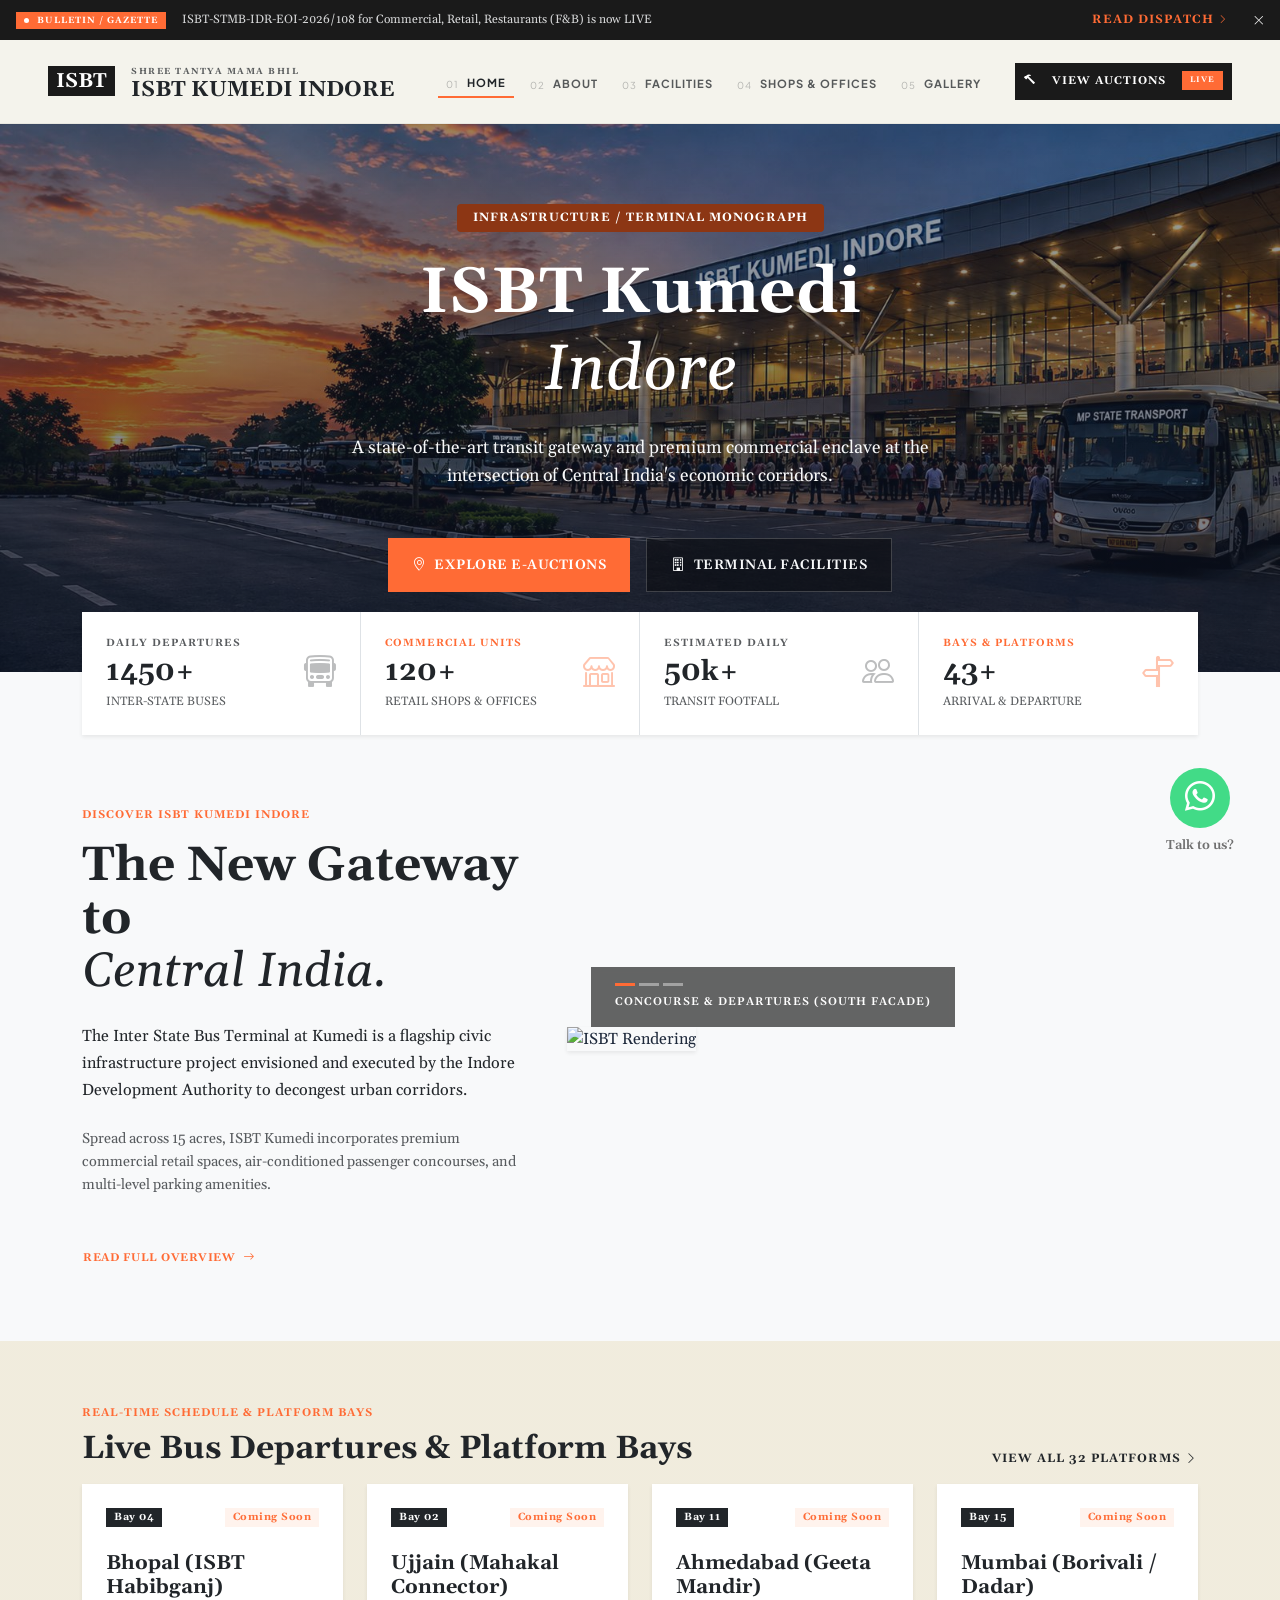
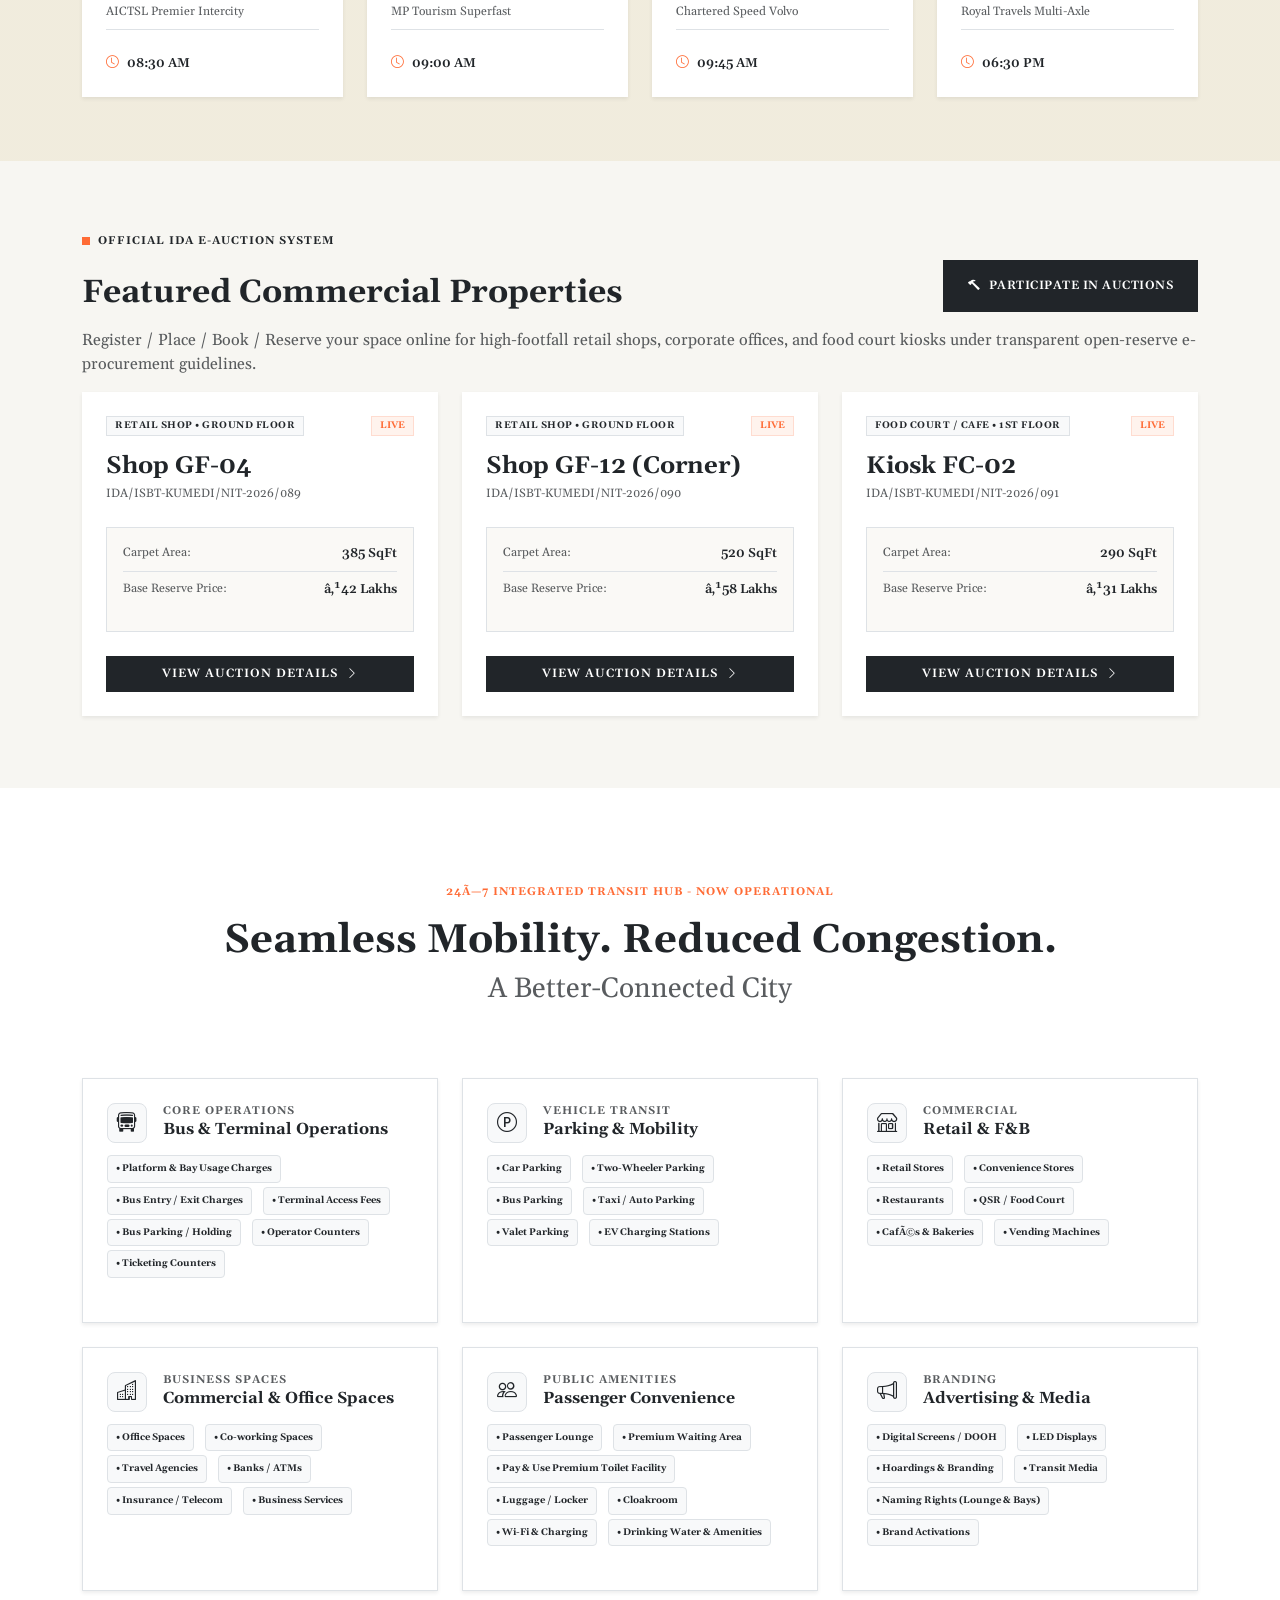
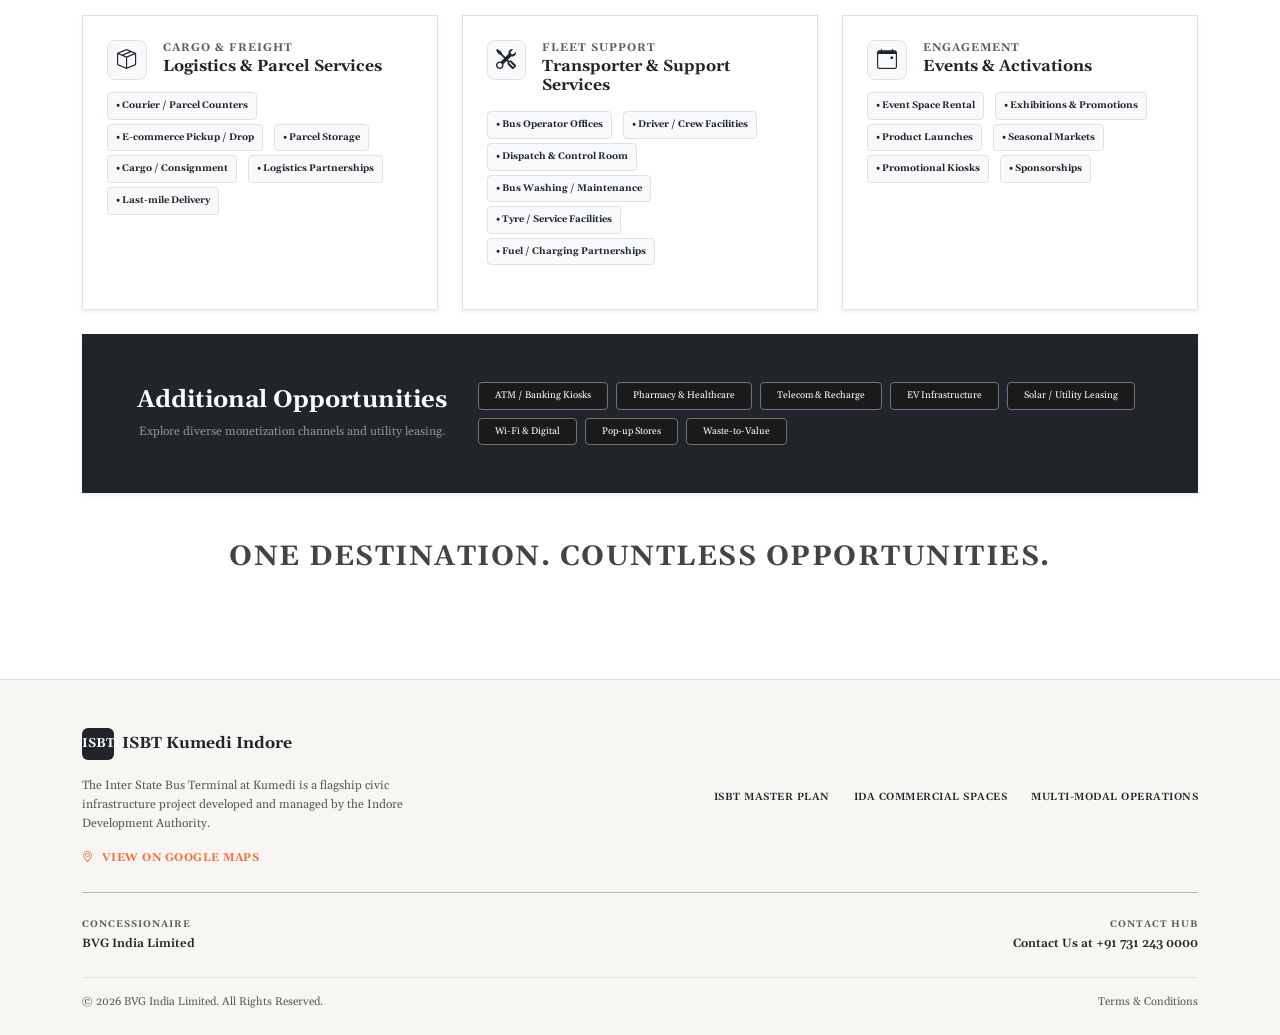
==== commit 40b7be31: "upadte" ====
--- a/index.html
+++ b/index.html
@@ -1,562 +1,887 @@
-<!DOCTYPE html>
+﻿<!doctype html>
 <html lang="en">
-
-<head>
-    <meta charset="UTF-8">
-    <meta name="viewport" content="width=device-width, initial-scale=1.0">
+  <head>
+    <meta charset="UTF-8" />
+    <meta name="viewport" content="width=device-width, initial-scale=1.0" />
     <title>ISBT Kumedi Indore - Inter State Bus Terminal</title>
     <!-- Bootstrap CSS -->
-    <link href="https://cdn.jsdelivr.net/npm/bootstrap@5.3.2/dist/css/bootstrap.min.css" rel="stylesheet">
+    <link
+      href="https://cdn.jsdelivr.net/npm/bootstrap@5.3.2/dist/css/bootstrap.min.css"
+      rel="stylesheet" />
     <!-- Google Fonts -->
-    <link rel="preconnect" href="https://fonts.googleapis.com">
-    <link rel="preconnect" href="https://fonts.gstatic.com" crossorigin>
+    <link rel="preconnect" href="https://fonts.googleapis.com" />
+    <link rel="preconnect" href="https://fonts.gstatic.com" crossorigin />
     <link
-        href="https://fonts.googleapis.com/css2?family=Plus+Jakarta+Sans:wght@400;500;600;700;800&family=Playfair+Display:ital,wght@0,600;0,700;1,600&display=swap"
-        rel="stylesheet">
+      href="https://fonts.googleapis.com/css2?family=Plus+Jakarta+Sans:wght@400;500;600;700;800&family=Playfair+Display:ital,wght@0,600;0,700;1,600&display=swap"
+      rel="stylesheet" />
     <!-- Bootstrap Icons -->
-    <link rel="stylesheet" href="https://cdn.jsdelivr.net/npm/bootstrap-icons@1.11.1/font/bootstrap-icons.css">
+    <link
+      rel="stylesheet"
+      href="https://cdn.jsdelivr.net/npm/bootstrap-icons@1.11.1/font/bootstrap-icons.css" />
     <!-- Custom CSS -->
-    <link rel="stylesheet" href="style.css">
-</head>
-
-<body class="bg-light">
-
+    <link rel="stylesheet" href="style.css" />
+  </head>
+
+  <body class="bg-light">
     <!-- Top Bulletin Bar -->
     <div
-        class="bg-dark-accent text-white py-2 px-3 px-lg-3 d-flex justify-content-between align-items-center font-size-xl">
-        <div class="d-flex align-items-center gap-3">
-            <span
-                class="badge bg-orange text-uppercase rounded-0 px-2 py-1 d-flex align-items-center gap-2 letter-spacing-md"><span
-                    class="rounded-circle bg-white d-inline-block size-5"></span> BULLETIN / GAZETTE</span>
-            <span class="text-light d-none d-md-inline opacity-85">IDA E-Auction Notice NIT-2026/094 for Commercial
-                Office Spaces on 1st Floor is now LIVE</span>
-        </div>
-        <div class="d-flex align-items-center gap-4">
-            <a href="#"
-                class="text-orange text-decoration-none fw-bold text-uppercase d-flex align-items-center gap-1 letter-spacing-md">READ
-                DISPATCH <i class="bi bi-chevron-right font-size-base icon-stroke-1"></i></a>
-            <button class="btn btn-link text-white p-0 border-0 text-decoration-none"><i
-                    class="bi bi-x-lg font-size-lg"></i></button>
-        </div>
+      class="bg-dark-accent text-white py-2 px-3 px-lg-3 d-flex justify-content-between align-items-center font-size-xl">
+      <div class="d-flex align-items-center gap-3">
+        <span
+          class="badge bg-orange text-uppercase rounded-0 px-2 py-1 d-flex align-items-center gap-2 letter-spacing-md"
+          ><span class="rounded-circle bg-white d-inline-block size-5"></span>
+          BULLETIN / GAZETTE</span
+        >
+        <span class="text-light d-none d-md-inline opacity-85"
+          >ISBT-STMB-IDR-EOI-2026/108 for Commercial, Retail, Restaurants (F&B)
+          is now LIVE</span
+        >
+      </div>
+      <div class="d-flex align-items-center gap-4">
+        <a
+          href="#"
+          class="text-orange text-decoration-none fw-bold text-uppercase d-flex align-items-center gap-1 letter-spacing-md"
+          >READ DISPATCH
+          <i class="bi bi-chevron-right font-size-base icon-stroke-1"></i
+        ></a>
+        <button
+          class="btn btn-link text-white p-0 border-0 text-decoration-none">
+          <i class="bi bi-x-lg font-size-lg"></i>
+        </button>
+      </div>
     </div>
 
     <!-- Navbar -->
     <nav class="navbar navbar-expand-lg py-3 bg-warm-light border-bottom-soft">
-        <div class="container-fluid px-4 px-lg-5">
-            <a class="navbar-brand d-flex align-items-center gap-3" href="#">
-                <div
-                    class="bg-dark-accent text-white rounded-0 d-flex align-items-center justify-content-center size-60 font-weight-800 font-playfair px-2">
-                    ISBT
-                </div>
-                <div>
-                    <div class="fw-bold text-dark font-playfair font-size-7xl line-height-xs">ISBT Kumedi Indore
-                    </div>
-                    <div
-                        class="text-muted mt-1 font-size-sm font-weight-800 text-uppercase letter-spacing-lg opacity-70">
-                        INDORE DEVELOPMENT AUTHORITY</div>
-                </div>
-            </a>
-            <button class="navbar-toggler border-0 shadow-none" type="button" data-bs-toggle="collapse"
-                data-bs-target="#navbarNav">
-                <span class="navbar-toggler-icon"></span>
-            </button>
-
-            <div class="collapse navbar-collapse justify-content-center" id="navbarNav">
-                <ul
-                    class="navbar-nav gap-3 gap-xl-4 text-uppercase fw-bold align-items-center font-size-lg letter-spacing-md">
-                    <li class="nav-item">
-                        <a class="nav-link text-dark active d-flex gap-2 position-relative pb-1 border-bottom-orange"
-                            href="index.html">
-                            <span class="text-muted opacity-40 fw-normal font-size-base mt-1">01</span> HOME
-                        </a>
-                    </li>
-                    <li class="nav-item">
-                        <a class="nav-link text-muted d-flex gap-2 pb-1 text-center line-height-sm" href="aboutus.html">
-                            <span class="opacity-40 fw-normal font-size-base mt-1">02</span> ABOUT
-                        </a>
-                    </li>
-                    <li class="nav-item">
-                        <a class="nav-link text-muted d-flex gap-2 pb-1 text-center line-height-sm"
-                            href="facilities.html">
-                            <span class="opacity-40 fw-normal font-size-base mt-1">03</span> FACILITIES
-                        </a>
-                    </li>
-
-                    <li class="nav-item">
-                        <a class="nav-link text-muted d-flex gap-2 pb-1 text-center line-height-sm"
-                            href="shopOffice.html">
-                            <span class="opacity-40 fw-normal font-size-base mt-1">04</span> <span
-                                class="text-start">SHOPS & OFFICES</span>
-                        </a>
-                    </li>
-                </ul>
-            </div>
-
-            <div class="d-none d-lg-flex gap-3 align-items-center">
-                <a href="viewauction.html"
-                    class="btn bg-dark-accent text-white fw-bold rounded-0 px-2 py-2 d-flex align-items-center gap-3 text-uppercase font-size-lg letter-spacing-md">
-                    <i class="bi bi-hammer"></i> <span class="text-start line-height-sm">VIEW AUCTIONS</span> <span
-                        class="badge bg-orange rounded-0 px-2 py-1   text-white font-size-xs line-height-md">LIVE</span>
-                </a>
-
-            </div>
-        </div>
+      <div class="container-fluid px-4 px-lg-5">
+        <a class="navbar-brand d-flex align-items-center gap-3" href="#">
+          <div
+            class="bg-dark-accent text-white rounded-0 d-flex align-items-center justify-content-center size-60 font-weight-800 font-playfair px-2">
+            ISBT
+          </div>
+          <div>
+            <div
+              class="text-muted mt-1 font-size-sm font-weight-800 text-uppercase letter-spacing-lg">
+              SHREE TANTYA MAMA BHIL
+            </div>
+            <div
+              class="fw-bold text-dark font-playfair font-size-7xl line-height-xs">
+              ISBT KUMEDI INDORE
+            </div>
+          </div>
+        </a>
+        <button
+          class="navbar-toggler border-0 shadow-none"
+          type="button"
+          data-bs-toggle="collapse"
+          data-bs-target="#navbarNav">
+          <span class="navbar-toggler-icon"></span>
+        </button>
+
+        <div
+          class="collapse navbar-collapse justify-content-center"
+          id="navbarNav">
+          <ul
+            class="navbar-nav gap-2 text-uppercase fw-bold align-items-center font-size-lg letter-spacing-md">
+            <li class="nav-item">
+              <a
+                class="nav-link text-dark active d-flex gap-2 position-relative pb-1 border-bottom-orange"
+                href="index.html">
+                <span
+                  class="text-muted opacity-40 fw-normal font-size-base mt-1"
+                  >01</span
+                >
+                HOME
+              </a>
+            </li>
+            <li class="nav-item">
+              <a
+                class="nav-link text-muted d-flex gap-2 pb-1 text-center line-height-sm"
+                href="aboutus.html">
+                <span class="opacity-40 fw-normal font-size-base mt-1">02</span>
+                ABOUT
+              </a>
+            </li>
+            <li class="nav-item">
+              <a
+                class="nav-link text-muted d-flex gap-2 pb-1 text-center line-height-sm"
+                href="facilities.html">
+                <span class="opacity-40 fw-normal font-size-base mt-1">03</span>
+                FACILITIES
+              </a>
+            </li>
+
+            <li class="nav-item">
+              <a
+                class="nav-link text-muted d-flex gap-2 pb-1 text-center line-height-sm"
+                href="shopOffice.html">
+                <span class="opacity-40 fw-normal font-size-base mt-1">04</span>
+                <span class="text-start">SHOPS & OFFICES</span>
+              </a>
+            </li>
+            <li class="nav-item">
+              <a
+                class="nav-link text-muted d-flex gap-2 pb-1 text-center line-height-sm"
+                href="Gallery.html">
+                <span class="opacity-40 fw-normal font-size-base mt-1">05</span>
+                <span class="text-start">GALLERY</span>
+              </a>
+            </li>
+          </ul>
+        </div>
+
+        <div class="d-flex d-lg-flex gap-3 align-items-center">
+          <a
+            href="viewauction.html"
+            class="btn bg-dark-accent text-white fw-bold rounded-0 px-2 py-2 d-flex align-items-center gap-3 text-uppercase font-size-lg letter-spacing-md">
+            <i class="bi bi-hammer"></i>
+            <span class="text-start line-height-sm">VIEW AUCTIONS</span>
+            <span
+              class="badge bg-orange rounded-0 px-2 py-1 text-white font-size-xs line-height-md"
+              >LIVE</span
+            >
+          </a>
+        </div>
+      </div>
     </nav>
 
     <!-- Hero Section -->
     <section class="hero-section position-relative">
-        <div class="hero-bg-image">
-            <div class="container text-center text-white">
-                <span
-                    class="badge text-uppercase rounded-1 px-3 py-2 mb-4 letter-spacing-md font-weight-800 font-size-xl bg-orange-dark text-wrap">INFRASTRUCTURE
-                    / TERMINAL MONOGRAPH</span>
-                <h1 class="display-3 fw-bold mb-0">ISBT Kumedi</h1>
-                <h2 class="display-3 font-playfair fst-italic mb-4">Indore</h2>
-                <p class="lead mx-auto mb-5 text-light max-w-600 font-size-6xl line-height-lg">
-                    A state-of-the-art transit gateway and premium commercial enclave at the intersection of Central
-                    India's economic corridors.
-                </p>
-                <div class="d-flex justify-content-center gap-3">
-                    <a href="viewauction.html"
-                        class="btn btn-orange fw-semibold rounded-0 px-4 py-3 d-flex align-items-center gap-2 font-size-3xl letter-spacing-sm"><i
-                            class="bi bi-geo-alt"></i> EXPLORE E-AUCTIONS</a>
-                    <a href="facilities.html"
-                        class="btn btn-outline-light text-white fw-semibold rounded-0 px-4 py-3 d-flex align-items-center gap-2 glass-btn border-white-transparent font-size-3xl letter-spacing-sm"><i
-                            class="bi bi-building"></i> TERMINAL FACILITIES</a>
-                </div>
-            </div>
-        </div>
-
-        <!-- Stats Cards Overlapping Hero -->
-        <div class="container position-relative hero-stats-container">
-            <div class="row g-0 justify-content-center shadow-sm">
-                <div class="col-md-4">
-                    <div
-                        class="card border-0 rounded-0 p-4 h-100 d-flex flex-row align-items-center justify-content-between border-end">
-                        <div>
-                            <div class="text-uppercase fw-bold text-muted mb-1 font-size-md letter-spacing-md">DAILY
-                                DEPARTURES</div>
-                            <h3 class="fw-bold mb-0 text-dark">500+</h3>
-                            <div class="text-muted mt-1 font-size-xl">INTER-STATE BUSES</div>
-                        </div>
-                        <div class="text-muted opacity-40">
-                            <i class="bi bi-bus-front fs-2"></i>
-                        </div>
-                    </div>
-                </div>
-                <div class="col-md-4">
-                    <div
-                        class="card border-0 rounded-0 p-4 h-100 d-flex flex-row align-items-center justify-content-between border-end">
-                        <div>
-                            <div class="text-uppercase fw-bold text-orange mb-1 font-size-md letter-spacing-md">
-                                COMMERCIAL UNITS</div>
-                            <h3 class="fw-bold mb-0 text-dark">120+</h3>
-                            <div class="text-muted mt-1 font-size-xl">RETAIL SHOPS & OFFICES</div>
-                        </div>
-                        <div class="text-orange opacity-40">
-                            <i class="bi bi-shop fs-2"></i>
-                        </div>
-                    </div>
-                </div>
-                <div class="col-md-4">
-                    <div
-                        class="card border-0 rounded-0 p-4 h-100 d-flex flex-row align-items-center justify-content-between">
-                        <div>
-                            <div class="text-uppercase fw-bold text-muted mb-1 font-size-md letter-spacing-md">ESTIMATED
-                                DAILY</div>
-                            <h3 class="fw-bold mb-0 text-dark">50k+</h3>
-                            <div class="text-muted mt-1 font-size-xl">DAILY TRANSIT FOOTFALL</div>
-                        </div>
-                        <div class="text-muted opacity-40">
-                            <i class="bi bi-people fs-2"></i>
-                        </div>
-                    </div>
-                </div>
-            </div>
-        </div>
+      <div class="hero-bg-image">
+        <div class="container text-center text-white">
+          <span
+            class="badge text-uppercase rounded-1 px-3 py-2 mb-4 letter-spacing-md font-weight-800 font-size-xl bg-orange-dark text-wrap"
+            >INFRASTRUCTURE / TERMINAL MONOGRAPH</span
+          >
+          <h1 class="display-3 fw-bold mb-0">ISBT Kumedi</h1>
+          <h2 class="display-3 font-playfair fst-italic mb-4">Indore</h2>
+          <p
+            class="lead mx-auto mb-5 text-light max-w-600 font-size-6xl line-height-lg">
+            A state-of-the-art transit gateway and premium commercial enclave at
+            the intersection of Central India's economic corridors.
+          </p>
+          <div class="d-flex justify-content-center gap-3">
+            <a
+              href="viewauction.html"
+              class="btn btn-orange fw-semibold rounded-0 px-4 py-3 d-flex align-items-center gap-2 font-size-3xl letter-spacing-sm"
+              ><i class="bi bi-geo-alt"></i> EXPLORE E-AUCTIONS</a
+            >
+            <a
+              href="facilities.html"
+              class="btn btn-outline-light fw-semibold rounded-0 px-4 py-3 d-flex align-items-center gap-2 glass-btn border-white-transparent font-size-3xl letter-spacing-sm"
+              ><i class="bi bi-building"></i> TERMINAL FACILITIES</a
+            >
+          </div>
+        </div>
+      </div>
+      <!-- Stats Cards Overlapping Hero -->
+      <div class="container position-relative hero-stats-container">
+        <div class="row g-0 justify-content-center shadow-sm">
+          <div class="col-md-3">
+            <div
+              class="card border-0 rounded-0 p-4 h-100 d-flex flex-row align-items-center justify-content-between border-end">
+              <div>
+                <div
+                  class="text-uppercase fw-bold text-muted mb-1 font-size-md letter-spacing-md">
+                  DAILY DEPARTURES
+                </div>
+                <h3 class="fw-bold mb-0 text-dark">1450+</h3>
+                <div class="text-muted mt-1 font-size-xl">
+                  INTER-STATE BUSES
+                </div>
+              </div>
+              <div class="text-muted opacity-40">
+                <i class="bi bi-bus-front fs-2"></i>
+              </div>
+            </div>
+          </div>
+          <div class="col-md-3">
+            <div
+              class="card border-0 rounded-0 p-4 h-100 d-flex flex-row align-items-center justify-content-between border-end">
+              <div>
+                <div
+                  class="text-uppercase fw-bold text-orange mb-1 font-size-md letter-spacing-md">
+                  COMMERCIAL UNITS
+                </div>
+                <h3 class="fw-bold mb-0 text-dark">120+</h3>
+                <div class="text-muted mt-1 font-size-xl">
+                  RETAIL SHOPS & OFFICES
+                </div>
+              </div>
+              <div class="text-orange opacity-40">
+                <i class="bi bi-shop fs-2"></i>
+              </div>
+            </div>
+          </div>
+          <div class="col-md-3">
+            <div
+              class="card border-0 rounded-0 p-4 h-100 d-flex flex-row align-items-center justify-content-between border-end">
+              <div>
+                <div
+                  class="text-uppercase fw-bold text-muted mb-1 font-size-md letter-spacing-md">
+                  ESTIMATED DAILY
+                </div>
+                <h3 class="fw-bold mb-0 text-dark">50k+</h3>
+                <div class="text-muted mt-1 font-size-xl">TRANSIT FOOTFALL</div>
+              </div>
+              <div class="text-muted opacity-40">
+                <i class="bi bi-people fs-2"></i>
+              </div>
+            </div>
+          </div>
+          <div class="col-md-3">
+            <div
+              class="card border-0 rounded-0 p-4 h-100 d-flex flex-row align-items-center justify-content-between">
+              <div>
+                <div
+                  class="text-uppercase fw-bold text-orange mb-1 font-size-md letter-spacing-md">
+                  BAYS & PLATFORMS
+                </div>
+                <h3 class="fw-bold mb-0 text-dark">43+</h3>
+                <div class="text-muted mt-1 font-size-xl">
+                  ARRIVAL & DEPARTURE
+                </div>
+              </div>
+              <div class="text-orange opacity-40">
+                <i class="bi bi-signpost-split fs-2"></i>
+              </div>
+            </div>
+          </div>
+        </div>
+      </div>
     </section>
 
     <!-- About Section -->
-    <section class="py-5 my-5 bg-light">
-        <div class="container py-4">
-            <div class="row align-items-center g-5">
-                <div class="col-lg-5">
-                    <div class="text-uppercase fw-bold text-orange mb-3 font-size-lg letter-spacing-md">DISCOVER ISBT
-                        KUMEDI INDORE</div>
-                    <h2 class="display-5 fw-bold mb-4 text-dark line-height-xs">The New Gateway to <br><span
-                            class="font-playfair fst-italic fw-normal">Central India.</span></h2>
-                    <p class="text-dark mb-4 font-size-5xl line-height-xl">
-                        The Inter State Bus Terminal at Kumedi is a flagship civic infrastructure project envisioned and
-                        executed by the Indore Development Authority to decongest urban corridors.
-                    </p>
-                    <p class="text-muted mb-5 font-size-4xl line-height-lg">
-                        Spread across 16.5 acres, ISBT Kumedi incorporates premium commercial retail spaces,
-                        air-conditioned passenger concourses, and multi-level parking amenities.
-                    </p>
-                    <button
-                        class="btn btn-dark fw-semibold rounded-0 px-4 py-3 d-flex align-items-center gap-2 font-size-2xl letter-spacing-sm">READ
-                        FULL OVERVIEW <i class="bi bi-arrow-right"></i></button>
-                </div>
-                <div class="col-lg-7">
-                    <div class="position-relative">
-                        <img src="https://lh3.googleusercontent.com/aida-public/[base64]"
-                            alt="ISBT Rendering" class="img-fluid rounded-0 shadow-sm img-aspect-4-3">
-                        <div class="position-absolute bottom-0 start-0 m-4 text-white p-3 px-4 rounded-0 glass-panel">
-                            <div class="d-flex gap-1 mb-2">
-                                <div class="bg-orange size-line"></div>
-                                <div class="bg-white size-line opacity-40"></div>
-                                <div class="bg-white size-line opacity-40"></div>
-                            </div>
-                            <div class="fw-semibold text-uppercase font-size-lg letter-spacing-md">Concourse &
-                                Departures (South Facade)</div>
-                        </div>
-                    </div>
-                </div>
-            </div>
-        </div>
+    <section class="my-5 bg-light">
+      <div class="container py-4">
+        <div class="row align-items-center g-5">
+          <div class="col-lg-5">
+            <div
+              class="text-uppercase fw-bold text-orange mb-3 font-size-lg letter-spacing-md">
+              DISCOVER ISBT KUMEDI INDORE
+            </div>
+            <h2 class="display-5 fw-bold mb-4 text-dark line-height-xs">
+              The New Gateway to <br /><span
+                class="font-playfair fst-italic fw-normal"
+                >Central India.</span
+              >
+            </h2>
+            <p class="text-dark mb-4 font-size-5xl line-height-xl">
+              The Inter State Bus Terminal at Kumedi is a flagship civic
+              infrastructure project envisioned and executed by the Indore
+              Development Authority to decongest urban corridors.
+            </p>
+            <p class="text-muted mb-5 font-size-4xl line-height-lg">
+              Spread across 15 acres, ISBT Kumedi incorporates premium
+              commercial retail spaces, air-conditioned passenger concourses,
+              and multi-level parking amenities.
+            </p>
+            <a
+              href="multiModalOperations.html"
+              class="btn btn-link text-orange text-decoration-none fw-bold p-0 d-inline-flex align-items-center gap-2 font-size-lg letter-spacing-sm">
+              READ FULL OVERVIEW <i class="bi bi-arrow-right"></i>
+            </a>
+          </div>
+          <div class="col-lg-7">
+            <div class="position-relative">
+              <img
+                src="https://lh3.googleusercontent.com/aida-public/[base64]"
+                alt="ISBT Rendering"
+                class="img-fluid rounded-0 shadow-sm img-aspect-4-3" />
+              <div
+                class="position-absolute bottom-0 start-0 m-4 text-white p-3 px-4 rounded-0 glass-panel">
+                <div class="d-flex gap-1 mb-2">
+                  <div class="bg-orange size-line"></div>
+                  <div class="bg-white size-line opacity-40"></div>
+                  <div class="bg-white size-line opacity-40"></div>
+                </div>
+                <div
+                  class="fw-semibold text-uppercase font-size-lg letter-spacing-md">
+                  Concourse & Departures (South Facade)
+                </div>
+              </div>
+            </div>
+          </div>
+        </div>
+      </div>
     </section>
 
     <!-- Live Bus Departures -->
     <section class="py-5 bg-warm-lighter">
-        <div class="container py-4">
-            <div class="d-flex justify-content-between align-items-end mb-5">
-                <div>
-                    <div class="text-uppercase fw-bold text-orange mb-2 font-size-lg letter-spacing-md">REAL-TIME
-                        SCHEDULE & PLATFORM BAYS</div>
-                    <h2 class="fw-bold mb-0 text-dark">Live Bus Departures & Platform Bays</h2>
-                </div>
-                <a href="#"
-                    class="text-dark fw-bold text-decoration-none text-uppercase d-none d-md-block font-size-xl letter-spacing-md">VIEW
-                    ALL 32 PLATFORMS <i class="bi bi-chevron-right"></i></a>
-            </div>
-
-            <div class="row g-4">
-                <!-- Bus Card 1 -->
-                <div class="col-md-6 col-lg-3">
-                    <div class="card border-0 rounded-0 shadow-sm h-100 p-4 bg-white">
-                        <div class="d-flex justify-content-between align-items-center mb-4">
-                            <span class="badge bg-dark rounded-0 px-2 py-1 font-size-md letter-spacing-sm">Bay 04</span>
-                            <span
-                                class="badge rounded-0 px-2 py-1 text-orange bg-orange-light font-size-md letter-spacing-sm">BOARDING</span>
-                        </div>
-                        <h5 class="fw-bold mb-1 text-dark">Bhopal (ISBT Habibganj)</h5>
-                        <div class="text-muted mb-4 pb-2 border-bottom font-size-xl">AICTSL Premier Intercity</div>
-                        <div class="mt-auto d-flex justify-content-between align-items-center">
-                            <div class="fw-semibold d-flex align-items-center gap-2 text-dark font-size-2xl"><i
-                                    class="bi bi-clock text-orange"></i> 08:30 AM</div>
-                            <div class="fw-bold text-dark font-size-4xl">₹380</div>
-                        </div>
-                    </div>
-                </div>
-
-                <!-- Bus Card 2 -->
-                <div class="col-md-6 col-lg-3">
-                    <div class="card border-0 rounded-0 shadow-sm h-100 p-4 bg-white">
-                        <div class="d-flex justify-content-between align-items-center mb-4">
-                            <span class="badge bg-dark rounded-0 px-2 py-1 font-size-md letter-spacing-sm">Bay 02</span>
-                            <span
-                                class="badge bg-light text-dark border rounded-0 px-2 py-1 font-size-md letter-spacing-sm">ON
-                                TIME</span>
-                        </div>
-                        <h5 class="fw-bold mb-1 text-dark">Ujjain (Mahakal Connector)</h5>
-                        <div class="text-muted mb-4 pb-2 border-bottom font-size-xl">MP Tourism Superfast</div>
-                        <div class="mt-auto d-flex justify-content-between align-items-center">
-                            <div class="fw-semibold d-flex align-items-center gap-2 text-dark font-size-2xl"><i
-                                    class="bi bi-clock text-orange"></i> 09:00 AM</div>
-                            <div class="fw-bold text-dark font-size-4xl">₹120</div>
-                        </div>
-                    </div>
-                </div>
-
-                <!-- Bus Card 3 -->
-                <div class="col-md-6 col-lg-3">
-                    <div class="card border-0 rounded-0 shadow-sm h-100 p-4 bg-white">
-                        <div class="d-flex justify-content-between align-items-center mb-4">
-                            <span class="badge bg-dark rounded-0 px-2 py-1 font-size-md letter-spacing-sm">Bay 11</span>
-                            <span
-                                class="badge bg-light text-dark border rounded-0 px-2 py-1 font-size-md letter-spacing-sm">SCHEDULED</span>
-                        </div>
-                        <h5 class="fw-bold mb-1 text-dark">Ahmedabad (Geeta Mandir)</h5>
-                        <div class="text-muted mb-4 pb-2 border-bottom font-size-xl">Chartered Speed Volvo</div>
-                        <div class="mt-auto d-flex justify-content-between align-items-center">
-                            <div class="fw-semibold d-flex align-items-center gap-2 text-dark font-size-2xl"><i
-                                    class="bi bi-clock text-orange"></i> 09:45 AM</div>
-                            <div class="fw-bold text-dark font-size-4xl">₹850</div>
-                        </div>
-                    </div>
-                </div>
-
-                <!-- Bus Card 4 -->
-                <div class="col-md-6 col-lg-3">
-                    <div class="card border-0 rounded-0 shadow-sm h-100 p-4 bg-white">
-                        <div class="d-flex justify-content-between align-items-center mb-4">
-                            <span class="badge bg-dark rounded-0 px-2 py-1 font-size-md letter-spacing-sm">Bay 15</span>
-                            <span
-                                class="badge bg-light text-dark border rounded-0 px-2 py-1 font-size-md letter-spacing-sm">SCHEDULED</span>
-                        </div>
-                        <h5 class="fw-bold mb-1 text-dark">Mumbai (Borivali / Dadar)</h5>
-                        <div class="text-muted mb-4 pb-2 border-bottom font-size-xl">Royal Travels Multi-Axle</div>
-                        <div class="mt-auto d-flex justify-content-between align-items-center">
-                            <div class="fw-semibold d-flex align-items-center gap-2 text-dark font-size-2xl"><i
-                                    class="bi bi-clock text-orange"></i> 06:30 PM</div>
-                            <div class="fw-bold text-dark font-size-4xl">₹1450</div>
-                        </div>
-                    </div>
-                </div>
-            </div>
-            <a href="#"
-                class="text-dark fw-bold text-decoration-none text-uppercase mt-4 d-block d-md-none text-center font-size-xl letter-spacing-md">VIEW
-                ALL 32 PLATFORMS <i class="bi bi-chevron-right"></i></a>
-        </div>
+      <div class="container py-3">
+        <div class="d-flex justify-content-between align-items-end mb-3">
+          <div>
+            <div
+              class="text-uppercase fw-bold text-orange mb-2 font-size-lg letter-spacing-md">
+              REAL-TIME SCHEDULE & PLATFORM BAYS
+            </div>
+            <h2 class="fw-bold mb-0 text-dark">
+              Live Bus Departures & Platform Bays
+            </h2>
+          </div>
+          <a
+            href="#"
+            class="text-dark fw-bold text-decoration-none text-uppercase d-none d-md-block font-size-xl letter-spacing-md"
+            >VIEW ALL 32 PLATFORMS <i class="bi bi-chevron-right"></i
+          ></a>
+        </div>
+
+        <div class="row g-4">
+          <!-- Bus Card 1 -->
+          <div class="col-md-6 col-lg-3">
+            <div class="card border-0 rounded-0 shadow-sm h-100 p-4 bg-white">
+              <div
+                class="d-flex justify-content-between align-items-center mb-4">
+                <span
+                  class="badge bg-dark rounded-0 px-2 py-1 font-size-md letter-spacing-sm"
+                  >Bay 04</span
+                >
+                <span
+                  class="badge rounded-0 px-2 py-1 text-orange bg-orange-light font-size-md letter-spacing-sm"
+                  >Coming Soon</span
+                >
+              </div>
+              <h5 class="fw-bold mb-1 text-dark">Bhopal (ISBT Habibganj)</h5>
+              <div class="text-muted mb-4 pb-2 border-bottom font-size-xl">
+                AICTSL Premier Intercity
+              </div>
+              <div
+                class="mt-auto d-flex justify-content-between align-items-center">
+                <div
+                  class="fw-semibold d-flex align-items-center gap-2 text-dark font-size-2xl">
+                  <i class="bi bi-clock text-orange"></i> 08:30 AM
+                </div>
+              </div>
+            </div>
+          </div>
+
+          <!-- Bus Card 2 -->
+          <div class="col-md-6 col-lg-3">
+            <div class="card border-0 rounded-0 shadow-sm h-100 p-4 bg-white">
+              <div
+                class="d-flex justify-content-between align-items-center mb-4">
+                <span
+                  class="badge bg-dark rounded-0 px-2 py-1 font-size-md letter-spacing-sm"
+                  >Bay 02</span
+                >
+                <span
+                  class="badge rounded-0 px-2 py-1 text-orange bg-orange-light font-size-md letter-spacing-sm"
+                  >Coming Soon</span
+                >
+              </div>
+              <h5 class="fw-bold mb-1 text-dark">Ujjain (Mahakal Connector)</h5>
+              <div class="text-muted mb-4 pb-2 border-bottom font-size-xl">
+                MP Tourism Superfast
+              </div>
+              <div
+                class="mt-auto d-flex justify-content-between align-items-center">
+                <div
+                  class="fw-semibold d-flex align-items-center gap-2 text-dark font-size-2xl">
+                  <i class="bi bi-clock text-orange"></i> 09:00 AM
+                </div>
+              </div>
+            </div>
+          </div>
+
+          <!-- Bus Card 3 -->
+          <div class="col-md-6 col-lg-3">
+            <div class="card border-0 rounded-0 shadow-sm h-100 p-4 bg-white">
+              <div
+                class="d-flex justify-content-between align-items-center mb-4">
+                <span
+                  class="badge bg-dark rounded-0 px-2 py-1 font-size-md letter-spacing-sm"
+                  >Bay 11</span
+                >
+                <span
+                  class="badge rounded-0 px-2 py-1 text-orange bg-orange-light font-size-md letter-spacing-sm"
+                  >Coming Soon</span
+                >
+              </div>
+              <h5 class="fw-bold mb-1 text-dark">Ahmedabad (Geeta Mandir)</h5>
+              <div class="text-muted mb-4 pb-2 border-bottom font-size-xl">
+                Chartered Speed Volvo
+              </div>
+              <div
+                class="mt-auto d-flex justify-content-between align-items-center">
+                <div
+                  class="fw-semibold d-flex align-items-center gap-2 text-dark font-size-2xl">
+                  <i class="bi bi-clock text-orange"></i> 09:45 AM
+                </div>
+              </div>
+            </div>
+          </div>
+
+          <!-- Bus Card 4 -->
+          <div class="col-md-6 col-lg-3">
+            <div class="card border-0 rounded-0 shadow-sm h-100 p-4 bg-white">
+              <div
+                class="d-flex justify-content-between align-items-center mb-4">
+                <span
+                  class="badge bg-dark rounded-0 px-2 py-1 font-size-md letter-spacing-sm"
+                  >Bay 15</span
+                >
+                <span
+                  class="badge rounded-0 px-2 py-1 text-orange bg-orange-light font-size-md letter-spacing-sm"
+                  >Coming Soon</span
+                >
+              </div>
+              <h5 class="fw-bold mb-1 text-dark">Mumbai (Borivali / Dadar)</h5>
+              <div class="text-muted mb-4 pb-2 border-bottom font-size-xl">
+                Royal Travels Multi-Axle
+              </div>
+              <div
+                class="mt-auto d-flex justify-content-between align-items-center">
+                <div
+                  class="fw-semibold d-flex align-items-center gap-2 text-dark font-size-2xl">
+                  <i class="bi bi-clock text-orange"></i> 06:30 PM
+                </div>
+              </div>
+            </div>
+          </div>
+        </div>
+        <a
+          href="#"
+          class="text-dark fw-bold text-decoration-none text-uppercase mt-4 d-block d-md-none text-center font-size-xl letter-spacing-md"
+          >VIEW ALL 32 PLATFORMS <i class="bi bi-chevron-right"></i
+        ></a>
+      </div>
     </section>
 
     <!-- Commercial Properties Section -->
     <section class="py-5 bg-warm-lightest">
-        <div class="container py-4">
-            <div class="d-flex flex-column flex-md-row justify-content-between align-items-md-end mb-5">
-                <div>
-                    <div
-                        class="text-uppercase fw-bold text-dark mb-2 d-flex align-items-center gap-2 font-size-lg letter-spacing-md">
-                        <span class="size-8 bg-orange"></span> OFFICIAL IDA E-AUCTION SYSTEM</div>
-                    <h2 class="fw-bold mb-0 text-dark">Featured Commercial Properties</h2>
-                    <p class="text-muted mt-2 mb-0 max-w-600 font-size-4xl">Bid online for high-footfall retail shops,
-                        corporate offices, and food court kiosks under transparent open-reserve e-procurement
-                        guidelines.</p>
-                </div>
-                <button
-                    class="btn btn-dark fw-semibold rounded-0 px-4 py-3 d-flex align-items-center gap-2 mt-4 mt-md-0 font-size-xl letter-spacing-sm"><i
-                        class="bi bi-hammer"></i> PARTICIPATE IN AUCTIONS</button>
-            </div>
-
-            <div class="row g-4">
-                <!-- Shop 1 -->
-                <div class="col-md-4">
-                    <div class="card border-0 rounded-0 shadow-sm p-4 h-100 bg-white">
-                        <div class="d-flex justify-content-between align-items-center mb-3">
-                            <span
-                                class="badge bg-light text-dark border rounded-0 px-2 py-1 font-size-base letter-spacing-sm">RETAIL
-                                SHOP • GROUND FLOOR</span>
-                            <span
-                                class="badge rounded-0 px-2 py-1 text-orange bg-orange-light font-size-base border-orange-light">LIVE</span>
-                        </div>
-                        <h4 class="fw-bold mb-1 text-dark">Shop GF-04</h4>
-                        <div class="text-muted mb-4 font-size-xl">IDA/ISBT-KUMEDI/NIT-2026/089</div>
-
-                        <div class="bg-white-warm p-3 rounded-0 mb-4 border">
-                            <div class="d-flex justify-content-between mb-2 pb-2 border-bottom">
-                                <span class="text-muted font-size-xl">Carpet Area:</span>
-                                <span class="fw-semibold text-dark font-size-2xl">385 SqFt</span>
-                            </div>
-                            <div class="d-flex justify-content-between mb-3">
-                                <span class="text-muted font-size-xl">Base Reserve Price:</span>
-                                <span class="fw-semibold text-dark font-size-2xl">₹42 Lakhs</span>
-                            </div>
-                            <div class="d-flex justify-content-between align-items-center">
-                                <span class="fw-bold text-dark font-size-xl">CURRENT HIGH BID:</span>
-                                <span class="fw-bold text-orange fs-5">₹46.50 Lakhs</span>
-                            </div>
-                        </div>
-                        <button
-                            class="btn btn-dark w-100 fw-semibold rounded-0 py-2 mt-auto font-size-xl letter-spacing-md">VIEW
-                            AUCTION DETAILS <i class="bi bi-chevron-right ms-1"></i></button>
-                    </div>
-                </div>
-
-                <!-- Shop 2 -->
-                <div class="col-md-4">
-                    <div class="card border-0 rounded-0 shadow-sm p-4 h-100 bg-white">
-                        <div class="d-flex justify-content-between align-items-center mb-3">
-                            <span
-                                class="badge bg-light text-dark border rounded-0 px-2 py-1 font-size-base letter-spacing-sm">RETAIL
-                                SHOP • GROUND FLOOR</span>
-                            <span
-                                class="badge rounded-0 px-2 py-1 text-orange bg-orange-light font-size-base border-orange-light">LIVE</span>
-                        </div>
-                        <h4 class="fw-bold mb-1 text-dark">Shop GF-12 (Corner)</h4>
-                        <div class="text-muted mb-4 font-size-xl">IDA/ISBT-KUMEDI/NIT-2026/090</div>
-
-                        <div class="bg-white-warm p-3 rounded-0 mb-4 border">
-                            <div class="d-flex justify-content-between mb-2 pb-2 border-bottom">
-                                <span class="text-muted font-size-xl">Carpet Area:</span>
-                                <span class="fw-semibold text-dark font-size-2xl">520 SqFt</span>
-                            </div>
-                            <div class="d-flex justify-content-between mb-3">
-                                <span class="text-muted font-size-xl">Base Reserve Price:</span>
-                                <span class="fw-semibold text-dark font-size-2xl">₹58 Lakhs</span>
-                            </div>
-                            <div class="d-flex justify-content-between align-items-center">
-                                <span class="fw-bold text-dark font-size-xl">CURRENT HIGH BID:</span>
-                                <span class="fw-bold text-orange fs-5">₹63.50 Lakhs</span>
-                            </div>
-                        </div>
-                        <button
-                            class="btn btn-dark w-100 fw-semibold rounded-0 py-2 mt-auto font-size-xl letter-spacing-md">VIEW
-                            AUCTION DETAILS <i class="bi bi-chevron-right ms-1"></i></button>
-                    </div>
-                </div>
-
-                <!-- Kiosk 3 -->
-                <div class="col-md-4">
-                    <div class="card border-0 rounded-0 shadow-sm p-4 h-100 bg-white">
-                        <div class="d-flex justify-content-between align-items-center mb-3">
-                            <span
-                                class="badge bg-light text-dark border rounded-0 px-2 py-1 font-size-base letter-spacing-sm">FOOD
-                                COURT / CAFE • 1ST FLOOR</span>
-                            <span
-                                class="badge rounded-0 px-2 py-1 text-orange bg-orange-light font-size-base border-orange-light">LIVE</span>
-                        </div>
-                        <h4 class="fw-bold mb-1 text-dark">Kiosk FC-02</h4>
-                        <div class="text-muted mb-4 font-size-xl">IDA/ISBT-KUMEDI/NIT-2026/091</div>
-
-                        <div class="bg-white-warm p-3 rounded-0 mb-4 border">
-                            <div class="d-flex justify-content-between mb-2 pb-2 border-bottom">
-                                <span class="text-muted font-size-xl">Carpet Area:</span>
-                                <span class="fw-semibold text-dark font-size-2xl">290 SqFt</span>
-                            </div>
-                            <div class="d-flex justify-content-between mb-3">
-                                <span class="text-muted font-size-xl">Base Reserve Price:</span>
-                                <span class="fw-semibold text-dark font-size-2xl">₹31 Lakhs</span>
-                            </div>
-                            <div class="d-flex justify-content-between align-items-center">
-                                <span class="fw-bold text-dark font-size-xl">CURRENT HIGH BID:</span>
-                                <span class="fw-bold text-orange fs-5">₹34.00 Lakhs</span>
-                            </div>
-                        </div>
-                        <button
-                            class="btn btn-dark w-100 fw-semibold rounded-0 py-2 mt-auto font-size-xl letter-spacing-md">VIEW
-                            AUCTION DETAILS <i class="bi bi-chevron-right ms-1"></i></button>
-                    </div>
-                </div>
-            </div>
-        </div>
+      <div class="container py-4">
+        <div
+          class="d-flex flex-column flex-md-row justify-content-between align-items-md-end">
+          <div>
+            <div
+              class="text-uppercase fw-bold text-dark mb-4 d-flex align-items-center gap-2 font-size-lg letter-spacing-md">
+              <span class="size-8 bg-orange"></span> OFFICIAL IDA E-AUCTION
+              SYSTEM
+            </div>
+            <h2 class="fw-bold mb-0 text-dark">
+              Featured Commercial Properties
+            </h2>
+          </div>
+          <a
+            href="viewauction.html"
+            class="btn btn-dark fw-semibold rounded-0 px-4 py-3 d-flex align-items-center gap-2 mt-4 mt-md-0 font-size-xl letter-spacing-sm"
+            ><i class="bi bi-hammer"></i> PARTICIPATE IN AUCTIONS</a
+          >
+        </div>
+        <div>
+          <p class="text-muted mt-3 mb-3">
+            Register / Place / Book / Reserve your space online for
+            high-footfall retail shops, corporate offices, and food court kiosks
+            under transparent open-reserve e-procurement guidelines.
+          </p>
+        </div>
+
+        <div class="row g-4">
+          <!-- Shop 1 -->
+          <div class="col-md-4">
+            <div class="card border-0 rounded-0 shadow-sm p-4 h-100 bg-white">
+              <div
+                class="d-flex justify-content-between align-items-center mb-3">
+                <span
+                  class="badge bg-light text-dark border rounded-0 px-2 py-1 font-size-base letter-spacing-sm"
+                  >RETAIL SHOP &bull; GROUND FLOOR</span
+                >
+                <span
+                  class="badge rounded-0 px-2 py-1 text-orange bg-orange-light font-size-base border-orange-light"
+                  >LIVE</span
+                >
+              </div>
+              <h4 class="fw-bold mb-1 text-dark">Shop GF-04</h4>
+              <div class="text-muted mb-4 font-size-xl">
+                IDA/ISBT-KUMEDI/NIT-2026/089
+              </div>
+
+              <div class="bg-white-warm p-3 rounded-0 mb-4 border">
+                <div
+                  class="d-flex justify-content-between mb-2 pb-2 border-bottom">
+                  <span class="text-muted font-size-xl">Carpet Area:</span>
+                  <span class="fw-semibold text-dark font-size-2xl"
+                    >385 SqFt</span
+                  >
+                </div>
+                <div class="d-flex justify-content-between mb-3">
+                  <span class="text-muted font-size-xl"
+                    >Base Reserve Price:</span
+                  >
+                  <span class="fw-semibold text-dark font-size-2xl"
+                    >â‚¹42 Lakhs</span
+                  >
+                </div>
+              </div>
+              <button
+                class="btn btn-dark w-100 fw-semibold rounded-0 py-2 mt-auto font-size-xl letter-spacing-md">
+                VIEW AUCTION DETAILS <i class="bi bi-chevron-right ms-1"></i>
+              </button>
+            </div>
+          </div>
+
+          <!-- Shop 2 -->
+          <div class="col-md-4">
+            <div class="card border-0 rounded-0 shadow-sm p-4 h-100 bg-white">
+              <div
+                class="d-flex justify-content-between align-items-center mb-3">
+                <span
+                  class="badge bg-light text-dark border rounded-0 px-2 py-1 font-size-base letter-spacing-sm"
+                  >RETAIL SHOP &bull; GROUND FLOOR</span
+                >
+                <span
+                  class="badge rounded-0 px-2 py-1 text-orange bg-orange-light font-size-base border-orange-light"
+                  >LIVE</span
+                >
+              </div>
+              <h4 class="fw-bold mb-1 text-dark">Shop GF-12 (Corner)</h4>
+              <div class="text-muted mb-4 font-size-xl">
+                IDA/ISBT-KUMEDI/NIT-2026/090
+              </div>
+
+              <div class="bg-white-warm p-3 rounded-0 mb-4 border">
+                <div
+                  class="d-flex justify-content-between mb-2 pb-2 border-bottom">
+                  <span class="text-muted font-size-xl">Carpet Area:</span>
+                  <span class="fw-semibold text-dark font-size-2xl"
+                    >520 SqFt</span
+                  >
+                </div>
+                <div class="d-flex justify-content-between mb-3">
+                  <span class="text-muted font-size-xl"
+                    >Base Reserve Price:</span
+                  >
+                  <span class="fw-semibold text-dark font-size-2xl"
+                    >â‚¹58 Lakhs</span
+                  >
+                </div>
+              </div>
+              <button
+                class="btn btn-dark w-100 fw-semibold rounded-0 py-2 mt-auto font-size-xl letter-spacing-md">
+                VIEW AUCTION DETAILS <i class="bi bi-chevron-right ms-1"></i>
+              </button>
+            </div>
+          </div>
+
+          <!-- Kiosk 3 -->
+          <div class="col-md-4">
+            <div class="card border-0 rounded-0 shadow-sm p-4 h-100 bg-white">
+              <div
+                class="d-flex justify-content-between align-items-center mb-3">
+                <span
+                  class="badge bg-light text-dark border rounded-0 px-2 py-1 font-size-base letter-spacing-sm"
+                  >FOOD COURT / CAFE &bull; 1ST FLOOR</span
+                >
+                <span
+                  class="badge rounded-0 px-2 py-1 text-orange bg-orange-light font-size-base border-orange-light"
+                  >LIVE</span
+                >
+              </div>
+              <h4 class="fw-bold mb-1 text-dark">Kiosk FC-02</h4>
+              <div class="text-muted mb-4 font-size-xl">
+                IDA/ISBT-KUMEDI/NIT-2026/091
+              </div>
+
+              <div class="bg-white-warm p-3 rounded-0 mb-4 border">
+                <div
+                  class="d-flex justify-content-between mb-2 pb-2 border-bottom">
+                  <span class="text-muted font-size-xl">Carpet Area:</span>
+                  <span class="fw-semibold text-dark font-size-2xl"
+                    >290 SqFt</span
+                  >
+                </div>
+                <div class="d-flex justify-content-between mb-3">
+                  <span class="text-muted font-size-xl"
+                    >Base Reserve Price:</span
+                  >
+                  <span class="fw-semibold text-dark font-size-2xl"
+                    >â‚¹31 Lakhs</span
+                  >
+                </div>
+              </div>
+              <button
+                class="btn btn-dark w-100 fw-semibold rounded-0 py-2 mt-auto font-size-xl letter-spacing-md">
+                VIEW AUCTION DETAILS <i class="bi bi-chevron-right ms-1"></i>
+              </button>
+            </div>
+          </div>
+        </div>
+      </div>
     </section>
 
     <!-- Features Section -->
     <section class="py-5 bg-white">
-        <div class="container py-5 text-center">
-            <div class="text-uppercase fw-bold text-orange mb-3 font-size-lg letter-spacing-md">PROJECT OVERVIEW &
-                MASTERPLAN</div>
-            <h2 class="display-6 font-playfair fw-bold mb-5 text-dark">Engineered for Modern Transit <br>& Commerce</h2>
-
-            <div class="row g-4 mt-2 text-start justify-content-center">
-                <div class="col-md-6 col-lg-3">
-                    <div class="card border-0 rounded-0 shadow-sm p-4 h-100 bg-white border border-light">
-                        <div
-                            class="bg-light text-dark d-flex align-items-center justify-content-center mb-4 rounded-0 size-40">
-                            <i class="bi bi-train-front fs-5"></i>
-                        </div>
-                        <div class="text-uppercase fw-bold text-muted mb-2 font-size-base letter-spacing-md">KEY
-                            INFRASTRUCTURE</div>
-                        <h6 class="fw-bold text-dark mb-2">Multi-Modal Hub</h6>
-                        <p class="text-muted mb-0 font-size-2xl line-height-lg">Direct connectivity with upcoming Yellow
-                            Line Metro and 6.5km from Devi Ahilya Bai Holkar Airport.</p>
-                    </div>
-                </div>
-                <div class="col-md-6 col-lg-3">
-                    <div class="card border-0 rounded-0 shadow-sm p-4 h-100 bg-white border border-light">
-                        <div
-                            class="d-flex align-items-center justify-content-center mb-4 rounded-0 size-40 bg-orange-light text-orange">
-                            <i class="bi bi-shop fs-5"></i>
-                        </div>
-                        <div class="text-uppercase fw-bold text-orange mb-2 font-size-base letter-spacing-md">REVENUE
-                            GENERATION</div>
-                        <h6 class="fw-bold text-dark mb-2">120+ Retail Units</h6>
-                        <p class="text-muted mb-0 font-size-2xl line-height-lg">High ROI commercial spaces spanning
-                            retail, food court, corporate offices and ATM kiosks.</p>
-                    </div>
-                </div>
-                <div class="col-md-6 col-lg-3">
-                    <div class="card border-0 rounded-0 shadow-sm p-4 h-100 bg-white border border-light">
-                        <div
-                            class="bg-light text-dark d-flex align-items-center justify-content-center mb-4 rounded-0 size-40">
-                            <i class="bi bi-lightning fs-5"></i>
-                        </div>
-                        <div class="text-uppercase fw-bold text-muted mb-2 font-size-base letter-spacing-md">
-                            SUSTAINABILITY</div>
-                        <h6 class="fw-bold text-dark mb-2">Green Energy & EV</h6>
-                        <p class="text-muted mb-0 font-size-2xl line-height-lg">750kW rooftop solar grid and 24 EV fast
-                            charging points for cars and intercity electric buses.</p>
-                    </div>
-                </div>
-                <div class="col-md-6 col-lg-3">
-                    <div class="card border-0 rounded-0 shadow-sm p-4 h-100 bg-white border border-light">
-                        <div
-                            class="bg-light text-dark d-flex align-items-center justify-content-center mb-4 rounded-0 size-40">
-                            <i class="bi bi-shield-check fs-5"></i>
-                        </div>
-                        <div class="text-uppercase fw-bold text-muted mb-2 font-size-base letter-spacing-md">PASSENGER
-                            SAFETY</div>
-                        <h6 class="fw-bold text-dark mb-2">24/7 Surveillance</h6>
-                        <p class="text-muted mb-0 font-size-2xl line-height-lg">280+ AI CCTV cameras, dedicated police
-                            post, and emergency panic buttons across all passenger zones.</p>
-                    </div>
-                </div>
-            </div>
-        </div>
+      <div class="container py-5 text-center">
+        <div class="text-uppercase fw-bold text-orange mb-3 font-size-lg letter-spacing-md">
+          24Ã—7 INTEGRATED TRANSIT HUB - NOW OPERATIONAL
+        </div>
+        <h2 class="display-6 font-playfair fw-bold mb-2 text-dark">
+          Seamless Mobility. Reduced Congestion.
+        </h2>
+        <h3 class="fw-normal text-muted mb-5">A Better-Connected City</h3>
+
+        <div class="row g-4 mt-2 text-start justify-content-center">
+          <!-- Card 1 -->
+          <div class="col-md-6 col-lg-4">
+            <div class="card border rounded-0 shadow-sm p-4 h-100 bg-white">
+                <div class="d-flex gap-3 mb-2">
+              <div class="bg-light text-dark d-flex align-items-center justify-content-center rounded-3 size-40 border">
+                <i class="bi bi-bus-front fs-5"></i>
+              </div>
+              <div>
+              <div class="text-uppercase fw-bold text-muted font-size-lg letter-spacing-md">
+                CORE OPERATIONS
+              </div>
+              <h6 class="fw-bold text-dark mb-2">Bus & Terminal Operations</h6>
+              </div>
+              </div>
+              <ul class="list-unstyled text-muted gap-3 font-size-xl line-height-lg">
+                <li class="badge border bg-light text-dark rounded-1 px-2 py-2 font-size-base me-2 mb-1">&bull; Platform & Bay Usage Charges</li>
+                <li class="badge border bg-light text-dark rounded-1 px-2 py-2 font-size-base me-2 mb-1">&bull; Bus Entry / Exit Charges</li>
+                <li class="badge border bg-light text-dark rounded-1 px-2 py-2 font-size-base me-2 mb-1">&bull; Terminal Access Fees</li>
+                <li class="badge border bg-light text-dark rounded-1 px-2 py-2 font-size-base me-2 mb-1">&bull; Bus Parking / Holding</li>
+                <li class="badge border bg-light text-dark rounded-1 px-2 py-2 font-size-base me-2 mb-1">&bull; Operator Counters</li>
+                <li class="badge border bg-light text-dark rounded-1 px-2 py-2 font-size-base me-2 mb-1">&bull; Ticketing Counters</li>
+              </ul>
+            </div>
+          </div>
+         <!-- Card 2 -->
+          <div class="col-md-6 col-lg-4">
+            <div class="card border rounded-0 shadow-sm p-4 h-100 bg-white">
+                <div class="d-flex gap-3 mb-2">
+              <div class="bg-light text-dark d-flex align-items-center justify-content-center rounded-3 size-40 border">
+                <i class="bi bi-p-circle fs-5"></i>
+              </div>
+              <div>
+              <div class="text-uppercase fw-bold text-muted font-size-lg letter-spacing-md">
+                   VEHICLE TRANSIT
+              </div>
+              <h6 class="fw-bold text-dark mb-2">Parking & Mobility</h6>
+              </div>
+              </div>
+              <ul class="list-unstyled text-muted gap-3 font-size-xl line-height-lg">
+                <li class="badge border bg-light text-dark rounded-1 px-2 py-2 font-size-base me-2 mb-1">&bull; Car Parking</li>
+                <li class="badge border bg-light text-dark rounded-1 px-2 py-2 font-size-base me-2 mb-1">&bull; Two-Wheeler Parking</li>
+                <li class="badge border bg-light text-dark rounded-1 px-2 py-2 font-size-base me-2 mb-1">&bull; Bus Parking</li>
+                <li class="badge border bg-light text-dark rounded-1 px-2 py-2 font-size-base me-2 mb-1">&bull; Taxi / Auto Parking</li>
+                <li class="badge border bg-light text-dark rounded-1 px-2 py-2 font-size-base me-2 mb-1">&bull; Valet Parking</li>
+                <li class="badge border bg-light text-dark rounded-1 px-2 py-2 font-size-base me-2 mb-1">&bull; EV Charging Stations</li>
+              </ul>
+            </div>
+          </div>
+          
+          <!-- Card 3 -->
+          <div class="col-md-6 col-lg-4">
+            <div class="card border rounded-0 shadow-sm p-4 h-100 bg-white">
+                <div class="d-flex gap-3 mb-2">
+              <div class="bg-light text-dark d-flex align-items-center justify-content-center rounded-3 size-40 border">
+                <i class="bi bi-shop fs-5"></i>
+              </div>
+              <div>
+              <div class="text-uppercase fw-bold text-muted font-size-lg letter-spacing-md">
+                COMMERCIAL
+              </div>
+              <h6 class="fw-bold text-dark mb-2">Retail & F&B</h6>
+              </div>
+              </div>
+              <ul class="list-unstyled text-muted gap-3 font-size-xl line-height-lg">
+                <li class="badge border bg-light text-dark rounded-1 px-2 py-2 font-size-base me-2 mb-1">&bull; Retail Stores</li>
+                <li class="badge border bg-light text-dark rounded-1 px-2 py-2 font-size-base me-2 mb-1">&bull; Convenience Stores</li>
+                <li class="badge border bg-light text-dark rounded-1 px-2 py-2 font-size-base me-2 mb-1">&bull; Restaurants</li>
+                <li class="badge border bg-light text-dark rounded-1 px-2 py-2 font-size-base me-2 mb-1">&bull; QSR / Food Court</li>
+                <li class="badge border bg-light text-dark rounded-1 px-2 py-2 font-size-base me-2 mb-1">&bull; CafÃ©s & Bakeries</li>
+                <li class="badge border bg-light text-dark rounded-1 px-2 py-2 font-size-base me-2 mb-1">&bull; Vending Machines</li>
+              </ul>
+            </div>
+          </div>
+
+          <!-- Card 4 -->
+          <div class="col-md-6 col-lg-4">
+            <div class="card border rounded-0 shadow-sm p-4 h-100 bg-white">
+                <div class="d-flex gap-3 mb-2">
+              <div class="bg-light text-dark d-flex align-items-center justify-content-center rounded-3 size-40 border">
+                <i class="bi bi-buildings fs-5"></i>
+              </div>
+              <div>
+              <div class="text-uppercase fw-bold text-muted font-size-lg letter-spacing-md">
+                BUSINESS SPACES
+              </div>
+              <h6 class="fw-bold text-dark mb-2">Commercial & Office Spaces</h6>
+              </div>
+              </div>
+              <ul class="list-unstyled text-muted gap-3 font-size-xl line-height-lg">
+                <li class="badge border bg-light text-dark rounded-1 px-2 py-2 font-size-base me-2 mb-1">&bull; Office Spaces</li>
+                <li class="badge border bg-light text-dark rounded-1 px-2 py-2 font-size-base me-2 mb-1">&bull; Co-working Spaces</li>
+                <li class="badge border bg-light text-dark rounded-1 px-2 py-2 font-size-base me-2 mb-1">&bull; Travel Agencies</li>
+                <li class="badge border bg-light text-dark rounded-1 px-2 py-2 font-size-base me-2 mb-1">&bull; Banks / ATMs</li>
+                <li class="badge border bg-light text-dark rounded-1 px-2 py-2 font-size-base me-2 mb-1">&bull; Insurance / Telecom</li>
+                <li class="badge border bg-light text-dark rounded-1 px-2 py-2 font-size-base me-2 mb-1">&bull; Business Services</li>
+              </ul>
+            </div>
+          </div>
+
+          <!-- Card 5 -->
+          <div class="col-md-6 col-lg-4">
+            <div class="card border rounded-0 shadow-sm p-4 h-100 bg-white">
+                <div class="d-flex gap-3 mb-2">
+              <div class="bg-light text-dark d-flex align-items-center justify-content-center rounded-3 size-40 border">
+                <i class="bi bi-people fs-5"></i>
+              </div>
+              <div>
+              <div class="text-uppercase fw-bold text-muted font-size-lg letter-spacing-md">
+                PUBLIC AMENITIES
+              </div>
+              <h6 class="fw-bold text-dark mb-2">Passenger Convenience</h6>
+              </div>
+              </div>
+              <ul class="list-unstyled text-muted gap-3 font-size-xl line-height-lg">
+                <li class="badge border bg-light text-dark rounded-1 px-2 py-2 font-size-base me-2 mb-1">&bull; Passenger Lounge</li>
+                <li class="badge border bg-light text-dark rounded-1 px-2 py-2 font-size-base me-2 mb-1">&bull; Premium Waiting Area</li>
+                <li class="badge border bg-light text-dark rounded-1 px-2 py-2 font-size-base me-2 mb-1">&bull; Pay & Use Premium Toilet Facility</li>
+                <li class="badge border bg-light text-dark rounded-1 px-2 py-2 font-size-base me-2 mb-1">&bull; Luggage / Locker</li>
+                <li class="badge border bg-light text-dark rounded-1 px-2 py-2 font-size-base me-2 mb-1">&bull; Cloakroom</li>
+                <li class="badge border bg-light text-dark rounded-1 px-2 py-2 font-size-base me-2 mb-1">&bull; Wi-Fi & Charging</li>
+                <li class="badge border bg-light text-dark rounded-1 px-2 py-2 font-size-base me-2 mb-1">&bull; Drinking Water & Amenities</li>
+              </ul>
+            </div>
+          </div>
+
+          <!-- Card 6 -->
+          <div class="col-md-6 col-lg-4">
+            <div class="card border rounded-0 shadow-sm p-4 h-100 bg-white">
+                <div class="d-flex gap-3 mb-2">
+              <div class="bg-light text-dark d-flex align-items-center justify-content-center rounded-3 size-40 border">
+                <i class="bi bi-megaphone fs-5"></i>
+              </div>
+              <div>
+              <div class="text-uppercase fw-bold text-muted font-size-lg letter-spacing-md">
+                BRANDING
+              </div>
+              <h6 class="fw-bold text-dark mb-2">Advertising & Media</h6>
+              </div>
+              </div>
+              <ul class="list-unstyled text-muted gap-3 font-size-xl line-height-lg">
+                <li class="badge border bg-light text-dark rounded-1 px-2 py-2 font-size-base me-2 mb-1">&bull; Digital Screens / DOOH</li>
+                <li class="badge border bg-light text-dark rounded-1 px-2 py-2 font-size-base me-2 mb-1">&bull; LED Displays</li>
+                <li class="badge border bg-light text-dark rounded-1 px-2 py-2 font-size-base me-2 mb-1">&bull; Hoardings & Branding</li>
+                <li class="badge border bg-light text-dark rounded-1 px-2 py-2 font-size-base me-2 mb-1">&bull; Transit Media</li>
+                <li class="badge border bg-light text-dark rounded-1 px-2 py-2 font-size-base me-2 mb-1">&bull; Naming Rights (Lounge & Bays)</li>
+                <li class="badge border bg-light text-dark rounded-1 px-2 py-2 font-size-base me-2 mb-1">&bull; Brand Activations</li>
+              </ul>
+            </div>
+          </div>
+
+          <!-- Card 7 -->
+          <div class="col-md-6 col-lg-4">
+            <div class="card border rounded-0 shadow-sm p-4 h-100 bg-white">
+                <div class="d-flex gap-3 mb-2">
+              <div class="bg-light text-dark d-flex align-items-center justify-content-center rounded-3 size-40 border">
+                <i class="bi bi-box-seam fs-5"></i>
+              </div>
+              <div>
+              <div class="text-uppercase fw-bold text-muted font-size-lg letter-spacing-md">
+                CARGO & FREIGHT
+              </div>
+              <h6 class="fw-bold text-dark mb-2">Logistics & Parcel Services</h6>
+              </div>
+              </div>
+              <ul class="list-unstyled text-muted gap-3 font-size-xl line-height-lg">
+                <li class="badge border bg-light text-dark rounded-1 px-2 py-2 font-size-base me-2 mb-1">&bull; Courier / Parcel Counters</li>
+                <li class="badge border bg-light text-dark rounded-1 px-2 py-2 font-size-base me-2 mb-1">&bull; E-commerce Pickup / Drop</li>
+                <li class="badge border bg-light text-dark rounded-1 px-2 py-2 font-size-base me-2 mb-1">&bull; Parcel Storage</li>
+                <li class="badge border bg-light text-dark rounded-1 px-2 py-2 font-size-base me-2 mb-1">&bull; Cargo / Consignment</li>
+                <li class="badge border bg-light text-dark rounded-1 px-2 py-2 font-size-base me-2 mb-1">&bull; Logistics Partnerships</li>
+                <li class="badge border bg-light text-dark rounded-1 px-2 py-2 font-size-base me-2 mb-1">&bull; Last-mile Delivery</li>
+              </ul>
+            </div>
+          </div>
+
+          <!-- Card 8 -->
+          <div class="col-md-6 col-lg-4">
+            <div class="card border rounded-0 shadow-sm p-4 h-100 bg-white">
+                <div class="d-flex gap-3 mb-2">
+              <div class="bg-light text-dark d-flex align-items-center justify-content-center rounded-3 size-40 border">
+                <i class="bi bi-tools fs-5"></i>
+              </div>
+              <div>
+              <div class="text-uppercase fw-bold text-muted font-size-lg letter-spacing-md">
+                FLEET SUPPORT
+              </div>
+              <h6 class="fw-bold text-dark mb-2">Transporter & Support Services</h6>
+              </div>
+              </div>
+              <ul class="list-unstyled text-muted gap-3 font-size-xl line-height-lg">
+                <li class="badge border bg-light text-dark rounded-1 px-2 py-2 font-size-base me-2 mb-1">&bull; Bus Operator Offices</li>
+                <li class="badge border bg-light text-dark rounded-1 px-2 py-2 font-size-base me-2 mb-1">&bull; Driver / Crew Facilities</li>
+                <li class="badge border bg-light text-dark rounded-1 px-2 py-2 font-size-base me-2 mb-1">&bull; Dispatch & Control Room</li>
+                <li class="badge border bg-light text-dark rounded-1 px-2 py-2 font-size-base me-2 mb-1">&bull; Bus Washing / Maintenance</li>
+                <li class="badge border bg-light text-dark rounded-1 px-2 py-2 font-size-base me-2 mb-1">&bull; Tyre / Service Facilities</li>
+                <li class="badge border bg-light text-dark rounded-1 px-2 py-2 font-size-base me-2 mb-1">&bull; Fuel / Charging Partnerships</li>
+              </ul>
+            </div>
+          </div>
+
+          <!-- Card 9 -->
+          <div class="col-md-6 col-lg-4">
+            <div class="card border rounded-0 shadow-sm p-4 h-100 bg-white">
+                <div class="d-flex gap-3 mb-2">
+              <div class="bg-light text-dark d-flex align-items-center justify-content-center rounded-3 size-40 border">
+                <i class="bi bi-calendar-event fs-5"></i>
+              </div>
+              <div>
+              <div class="text-uppercase fw-bold text-muted font-size-lg letter-spacing-md">
+                ENGAGEMENT
+              </div>
+              <h6 class="fw-bold text-dark mb-2">Events & Activations</h6>
+              </div>
+              </div>
+              <ul class="list-unstyled text-muted gap-3 font-size-xl line-height-lg">
+                <li class="badge border bg-light text-dark rounded-1 px-2 py-2 font-size-base me-2 mb-1">&bull; Event Space Rental</li>
+                <li class="badge border bg-light text-dark rounded-1 px-2 py-2 font-size-base me-2 mb-1">&bull; Exhibitions & Promotions</li>
+                <li class="badge border bg-light text-dark rounded-1 px-2 py-2 font-size-base me-2 mb-1">&bull; Product Launches</li>
+                <li class="badge border bg-light text-dark rounded-1 px-2 py-2 font-size-base me-2 mb-1">&bull; Seasonal Markets</li>
+                <li class="badge border bg-light text-dark rounded-1 px-2 py-2 font-size-base me-2 mb-1">&bull; Promotional Kiosks</li>
+                <li class="badge border bg-light text-dark rounded-1 px-2 py-2 font-size-base me-2 mb-1">&bull; Sponsorships</li>
+              </ul>
+            </div>
+          </div>
+        </div>
+
+        <!-- Additional Revenue Banner -->
+        <div class="mt-4 bg-dark text-white p-4 p-lg-5 shadow-sm rounded-0">
+          <div class="row align-items-center">
+            <div class="col-lg-4 mb-4 mb-lg-0">
+              <h4 class="fw-bold mb-2">Additional Opportunities</h4>
+              <p class="mb-0 text-white-50 font-size-xl">Explore diverse monetization channels and utility leasing.</p>
+            </div>
+            <div class="col-lg-8">
+              <div class="d-flex flex-wrap gap-2">
+                <span class="badge bg-dark-accent border border-secondary text-white fw-normal rounded-1 px-3 py-2 font-size-base">ATM / Banking Kiosks</span>
+                <span class="badge bg-dark-accent border border-secondary text-white fw-normal rounded-1 px-3 py-2 font-size-base">Pharmacy & Healthcare</span>
+                <span class="badge bg-dark-accent border border-secondary text-white fw-normal rounded-1 px-3 py-2 font-size-base">Telecom & Recharge</span>
+                <span class="badge bg-dark-accent border border-secondary text-white fw-normal rounded-1 px-3 py-2 font-size-base">EV Infrastructure</span>
+                <span class="badge bg-dark-accent border border-secondary text-white fw-normal rounded-1 px-3 py-2 font-size-base">Solar / Utility Leasing</span>
+                <span class="badge bg-dark-accent border border-secondary text-white fw-normal rounded-1 px-3 py-2 font-size-base">Wi-Fi & Digital</span>
+                <span class="badge bg-dark-accent border border-secondary text-white fw-normal rounded-1 px-3 py-2 font-size-base">Pop-up Stores</span>
+                <span class="badge bg-dark-accent border border-secondary text-white fw-normal rounded-1 px-3 py-2 font-size-base">Waste-to-Value</span>
+              </div>
+            </div>
+          </div>
+        </div>
+
+        <div class="text-center mt-5">
+            <h3 class="fw-bold text-dark font-playfair letter-spacing-lg opacity-85">ONE DESTINATION. COUNTLESS OPPORTUNITIES.</h3>
+        </div>
+      </div>
     </section>
 
-    <!-- Footer -->
-    <footer class="bg-white border-top pt-5 pb-4 bg-warm-lightest">
-        <div class="container">
-            <div class="row align-items-center mb-4">
-                <div class="col-md-4 mb-4 mb-md-0">
-                    <a class="text-decoration-none text-dark d-flex align-items-center gap-2 mb-3" href="#">
-                        <div
-                            class="bg-dark text-white p-2 rounded d-flex align-items-center justify-content-center size-32 font-weight-800 font-size-2xl">
-                            ISBT
-                        </div>
-                        <div class="fw-bold fs-6 line-height-xs">ISBT Kumedi Indore</div>
-                    </a>
-                    <p class="text-muted mb-0 pe-md-4 font-size-xl line-height-lg">
-                        The Inter State Bus Terminal at Kumedi is a flagship civic infrastructure project developed and
-                        managed by the Indore Development Authority.
-                    </p>
-                    <a href="#"
-                        class="d-inline-flex align-items-center gap-2 mt-3 fw-bold text-orange text-decoration-none text-uppercase font-size-lg letter-spacing-sm">
-                        <i class="bi bi-geo-alt"></i> VIEW ON GOOGLE MAPS
-                    </a>
-                </div>
-                <div class="col-md-8">
-                    <div
-                        class="d-flex flex-wrap gap-4 justify-content-md-end text-uppercase fw-semibold font-size-md letter-spacing-sm">
-                        <a href="#" class="text-dark text-decoration-none">ISBT Master Plan</a>
-                        <a href="#" class="text-dark text-decoration-none">IDA Commercial Spaces</a>
-                        <a href="#" class="text-dark text-decoration-none">Multi-Modal Operations</a>
-                        <a href="#" class="text-dark text-decoration-none">Smart Fleet Management</a>
-                        <a href="#" class="text-dark text-decoration-none">Help / Support</a>
-                        <a href="#" class="text-dark text-decoration-none">Bus Operators <i
-                                class="bi bi-box-arrow-up-right ms-1"></i></a>
-                    </div>
-                </div>
-            </div>
-            <hr class="text-muted opacity-40 my-4">
-            <div class="d-flex flex-column flex-md-row justify-content-between align-items-md-center">
-                <div class="mb-3 mb-md-0">
-                    <div class="text-uppercase fw-bold text-muted mb-1 font-size-base letter-spacing-md">EXECUTIVE
-                        AUTHORITY</div>
-                    <div class="text-dark fw-semibold font-size-xl">MR-10 Super Corridor Hub, Indore (M.P.) 452010</div>
-                </div>
-                <div class="mb-3 mb-md-0 text-md-center">
-                    <div class="text-uppercase fw-bold text-muted mb-1 font-size-base letter-spacing-md">PROJECT OWNER
-                    </div>
-                    <div class="text-dark fw-semibold font-size-xl">Indore Development Authority</div>
-                </div>
-                <div class="text-md-end">
-                    <div class="text-uppercase fw-bold text-muted mb-1 font-size-base letter-spacing-md">CONTACT HUB
-                    </div>
-                    <div class="text-dark fw-semibold font-size-xl">Contact Us at +91 731 243 0000</div>
-                </div>
-            </div>
-            <div
-                class="mt-4 pt-3 border-top d-flex flex-column flex-md-row justify-content-between text-muted font-size-lg">
-                <div class="mb-2 mb-md-0">© 2026 Indore Development Authority. All Rights Reserved.</div>
-                <div>Terms & Conditions | Privacy Policy | Refund Policy</div>
-            </div>
-        </div>
-    </footer>
+
 
     <!-- Bootstrap JS -->
     <script src="https://cdn.jsdelivr.net/npm/bootstrap@5.3.2/dist/js/bootstrap.bundle.min.js"></script>
+  
+  <script src="footer.js"></script>
+  <script src="whatsappbtn.js"></script>
 </body>
-
-</html>+</html>
+
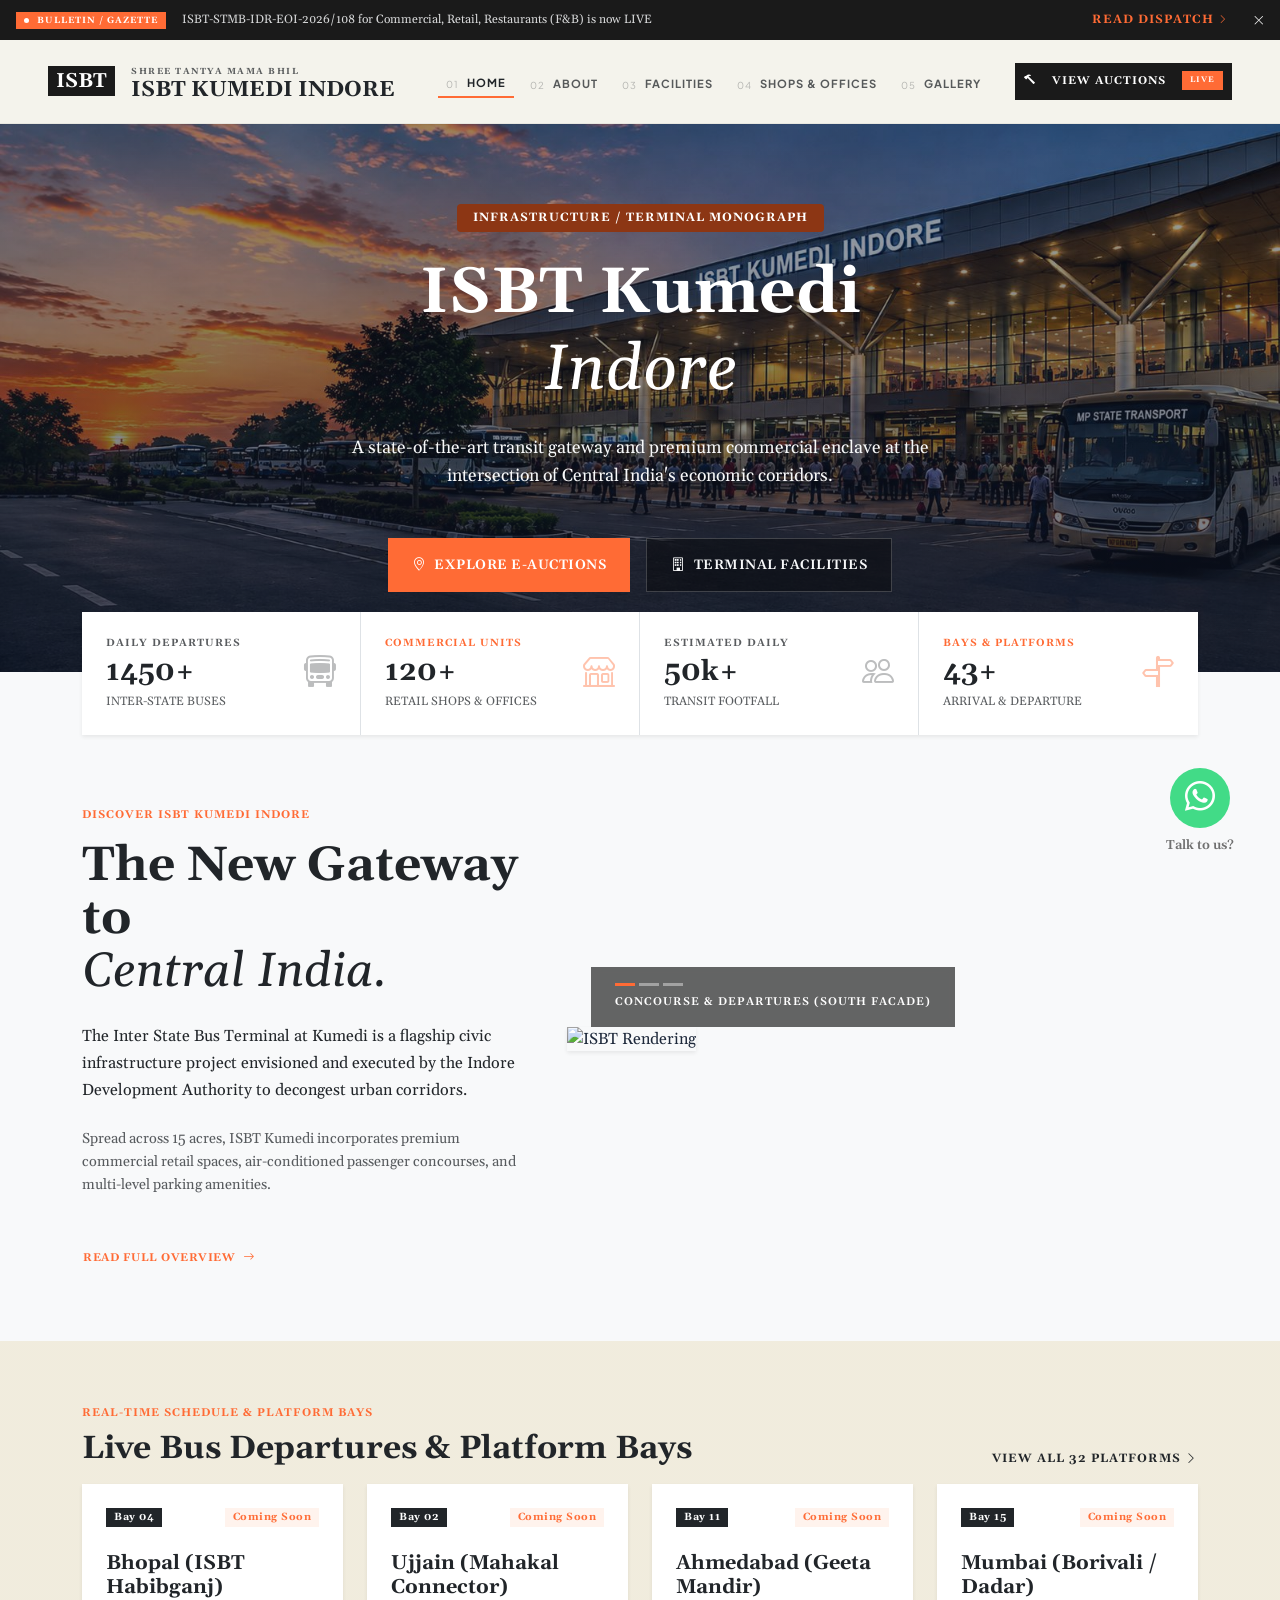
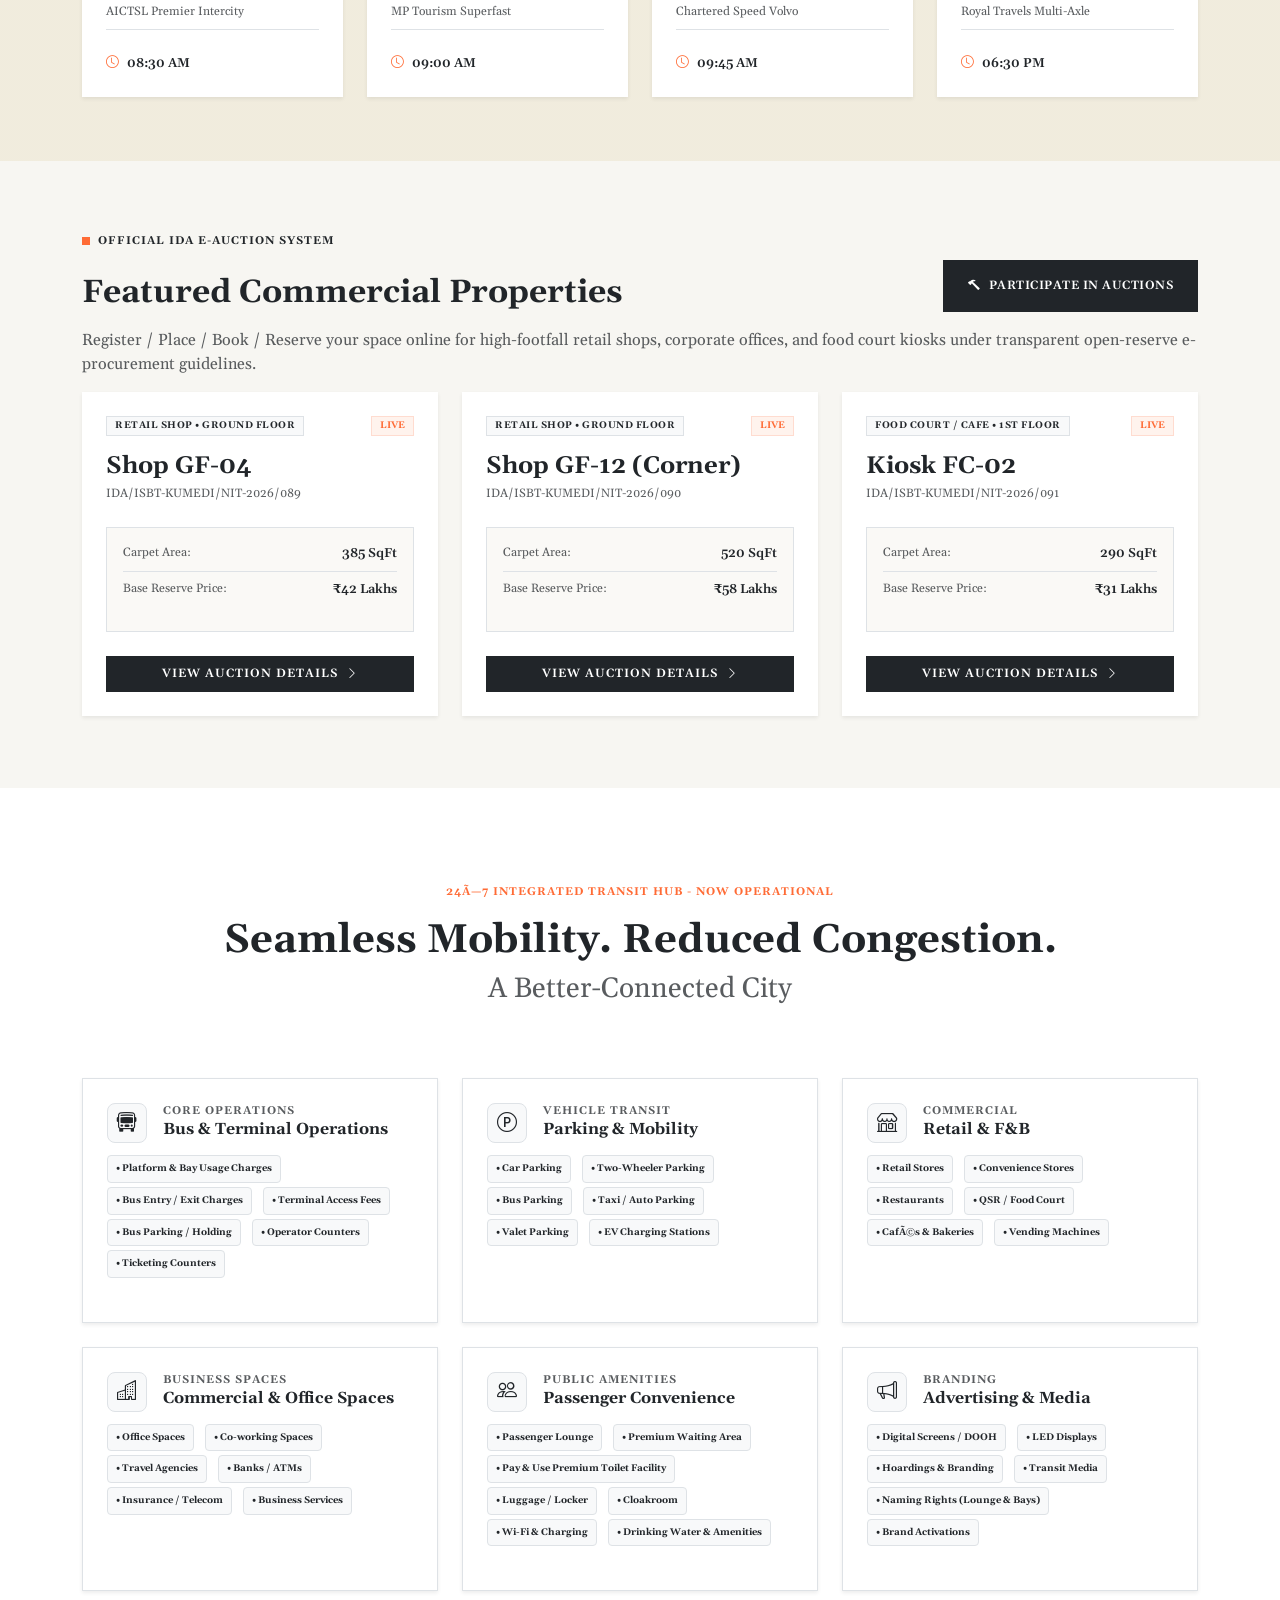
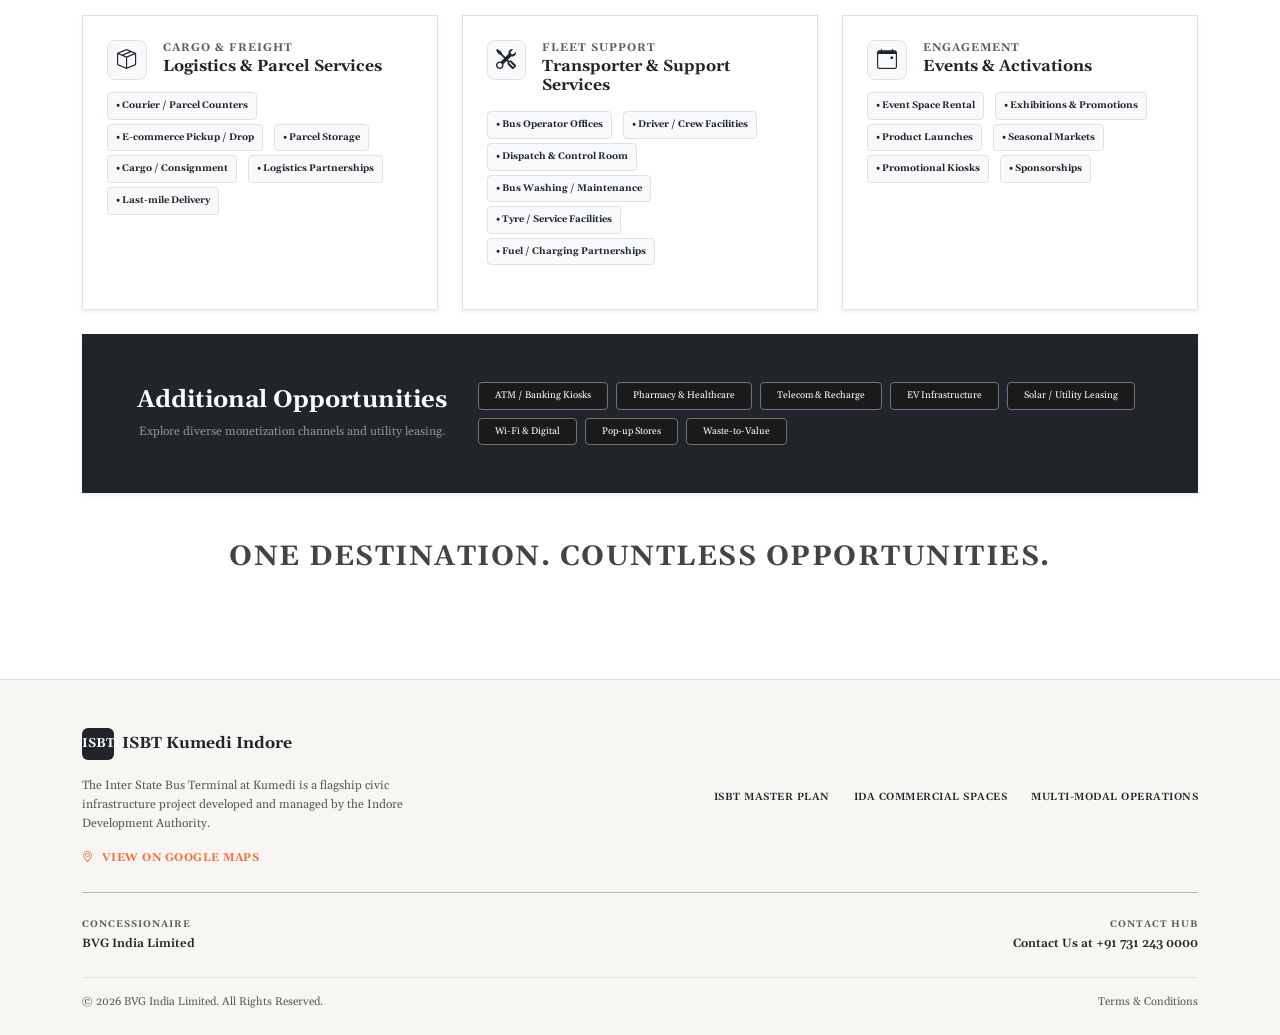
==== commit 2ea68ed7: "upadte" ====
--- a/index.html
+++ b/index.html
@@ -509,7 +509,7 @@
                     >Base Reserve Price:</span
                   >
                   <span class="fw-semibold text-dark font-size-2xl"
-                    >â‚¹42 Lakhs</span
+                    >₹42 Lakhs</span
                   >
                 </div>
               </div>
@@ -552,7 +552,7 @@
                     >Base Reserve Price:</span
                   >
                   <span class="fw-semibold text-dark font-size-2xl"
-                    >â‚¹58 Lakhs</span
+                    >₹58 Lakhs</span
                   >
                 </div>
               </div>
@@ -595,7 +595,7 @@
                     >Base Reserve Price:</span
                   >
                   <span class="fw-semibold text-dark font-size-2xl"
-                    >â‚¹31 Lakhs</span
+                    >₹31 Lakhs</span
                   >
                 </div>
               </div>
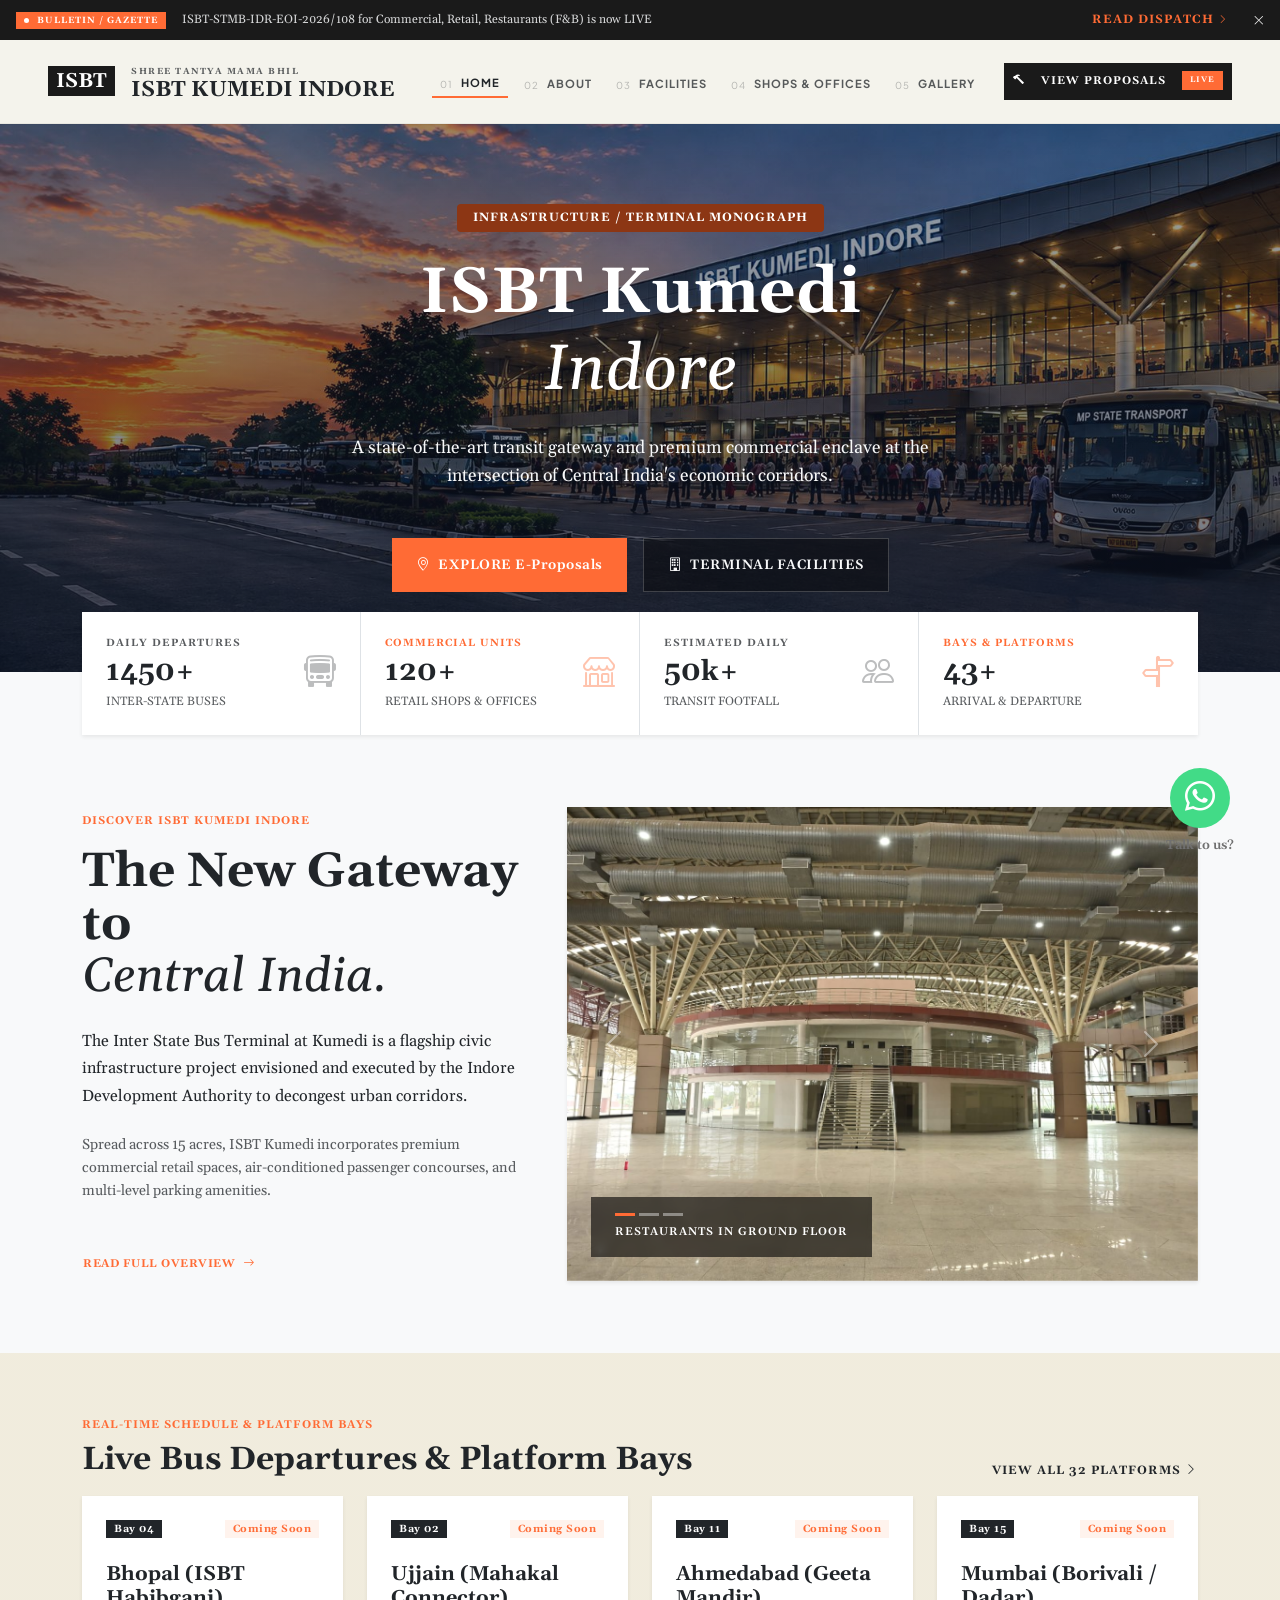
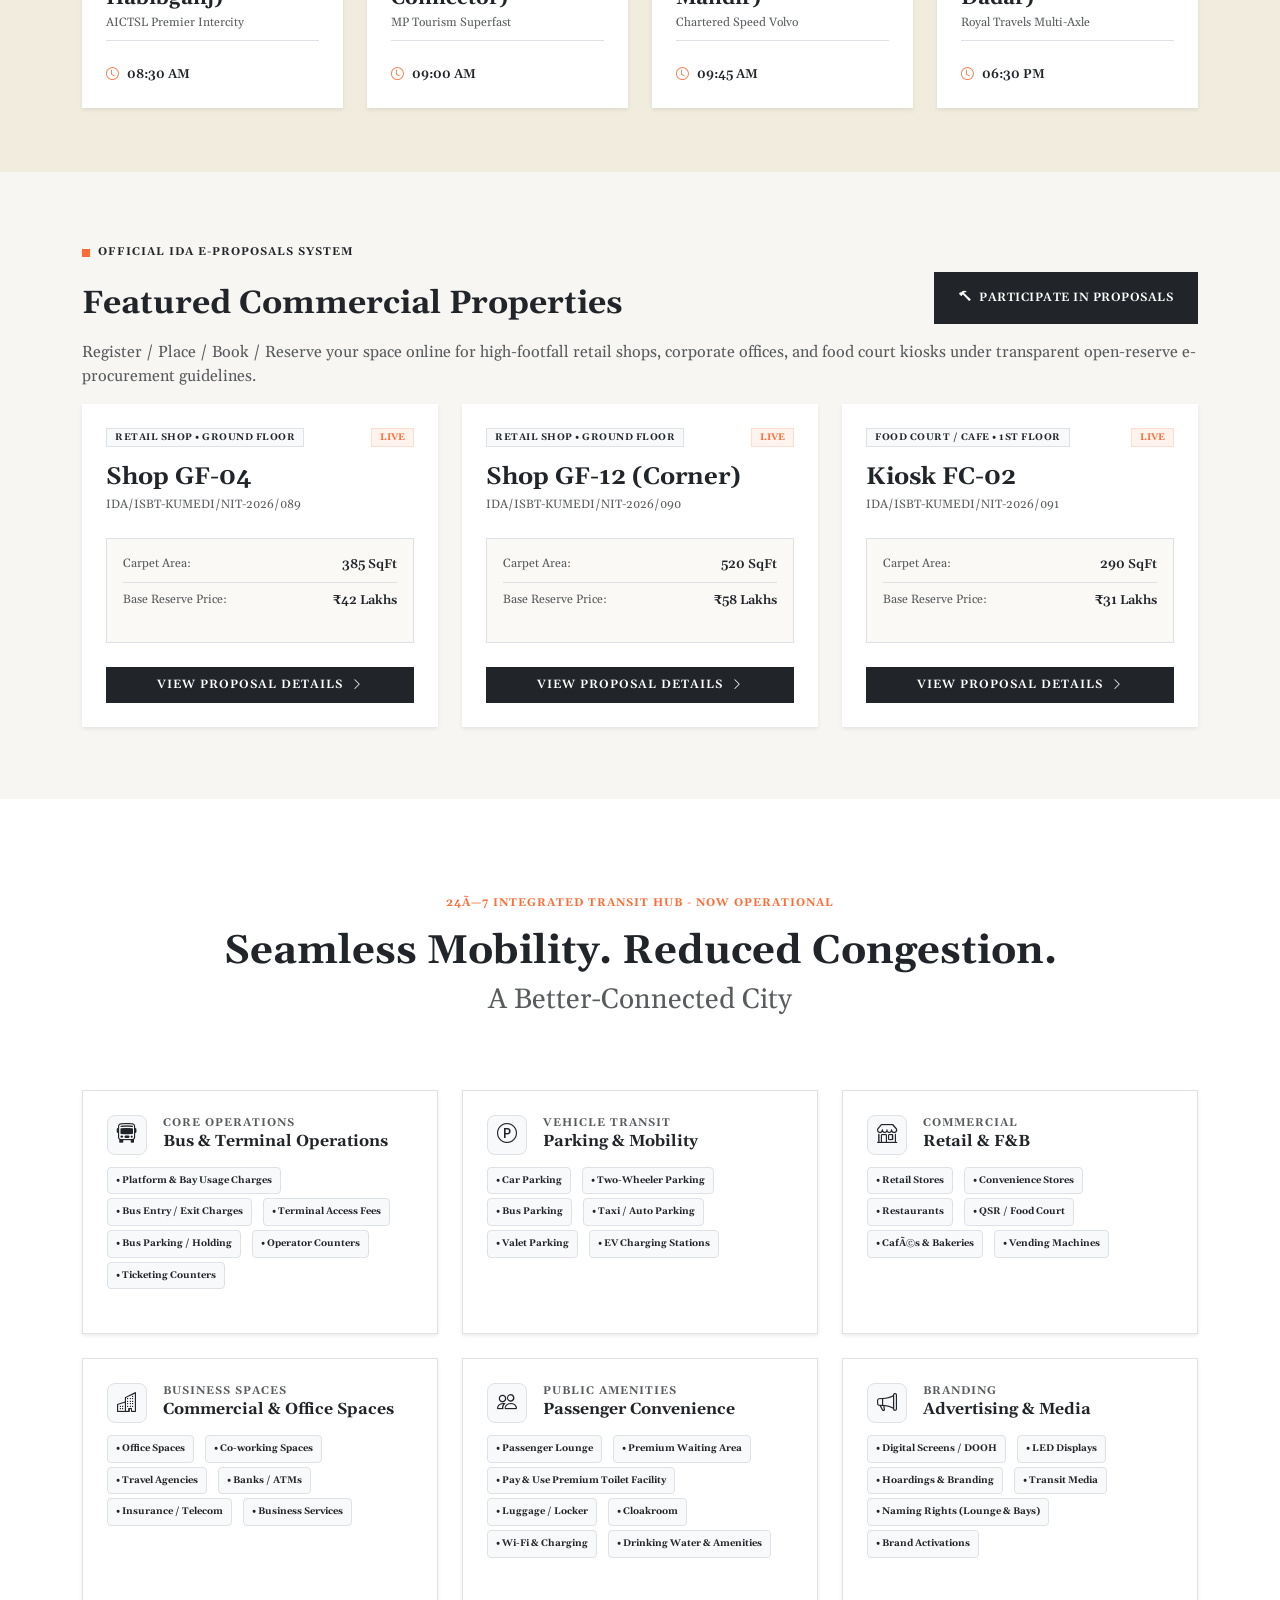
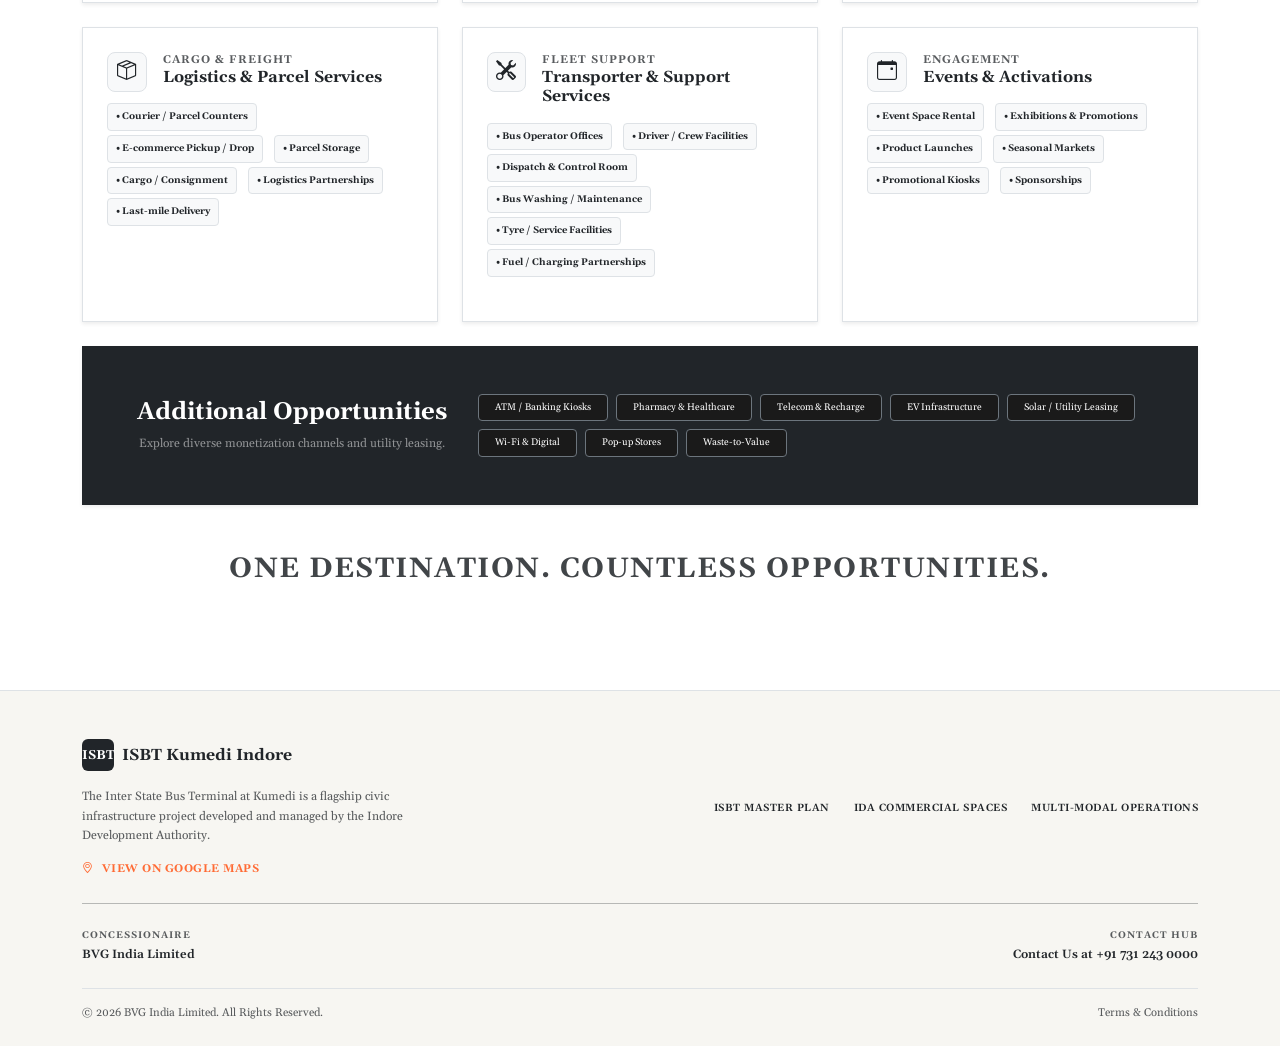
==== commit 86fddbbc: "upadte" ====
--- a/index.html
+++ b/index.html
@@ -132,10 +132,10 @@
 
         <div class="d-flex d-lg-flex gap-3 align-items-center">
           <a
-            href="viewauction.html"
+            href="viewproposal.html"
             class="btn bg-dark-accent text-white fw-bold rounded-0 px-2 py-2 d-flex align-items-center gap-3 text-uppercase font-size-lg letter-spacing-md">
             <i class="bi bi-hammer"></i>
-            <span class="text-start line-height-sm">VIEW AUCTIONS</span>
+            <span class="text-start line-height-sm">VIEW Proposals</span>
             <span
               class="badge bg-orange rounded-0 px-2 py-1 text-white font-size-xs line-height-md"
               >LIVE</span
@@ -162,9 +162,9 @@
           </p>
           <div class="d-flex justify-content-center gap-3">
             <a
-              href="viewauction.html"
+              href="viewproposal.html"
               class="btn btn-orange fw-semibold rounded-0 px-4 py-3 d-flex align-items-center gap-2 font-size-3xl letter-spacing-sm"
-              ><i class="bi bi-geo-alt"></i> EXPLORE E-AUCTIONS</a
+              ><i class="bi bi-geo-alt"></i> EXPLORE E-Proposals</a
             >
             <a
               href="facilities.html"
@@ -283,23 +283,195 @@
             </a>
           </div>
           <div class="col-lg-7">
-            <div class="position-relative">
-              <img
-                src="https://lh3.googleusercontent.com/aida-public/[base64]"
-                alt="ISBT Rendering"
-                class="img-fluid rounded-0 shadow-sm img-aspect-4-3" />
-              <div
-                class="position-absolute bottom-0 start-0 m-4 text-white p-3 px-4 rounded-0 glass-panel">
-                <div class="d-flex gap-1 mb-2">
-                  <div class="bg-orange size-line"></div>
-                  <div class="bg-white size-line opacity-40"></div>
-                  <div class="bg-white size-line opacity-40"></div>
-                </div>
-                <div
-                  class="fw-semibold text-uppercase font-size-lg letter-spacing-md">
-                  Concourse & Departures (South Facade)
-                </div>
-              </div>
+            <div id="isbtCarousel" class="carousel slide carousel-fade shadow-sm position-relative" data-bs-ride="carousel" data-bs-interval="2000">
+              <div class="carousel-inner">
+                <div class="carousel-item active">
+                  <img src="img/Sider/img11.jpeg" class="d-block w-100 img-fluid rounded-0 img-aspect-4-3" style="object-fit: cover;" alt="ISBT Rendering">
+                  <div class="position-absolute bottom-0 start-0 m-4 text-white p-3 px-4 rounded-0 glass-panel" style="z-index: 10;">
+                    <div class="d-flex gap-1 mb-2">
+                      <div class="bg-orange size-line"></div>
+                      <div class="bg-white size-line opacity-40"></div>
+                      <div class="bg-white size-line opacity-40"></div>
+                    </div>
+                    <div class="fw-semibold text-uppercase font-size-lg letter-spacing-md">Restaurants in ground floor</div>
+                  </div>
+                </div>
+                <div class="carousel-item">
+                  <img src="img/Sider/img12.jpeg" class="d-block w-100 img-fluid rounded-0 img-aspect-4-3" style="object-fit: cover;" alt="ISBT Rendering">
+                  <div class="position-absolute bottom-0 start-0 m-4 text-white p-3 px-4 rounded-0 glass-panel" style="z-index: 10;">
+                    <div class="d-flex gap-1 mb-2">
+                      <div class="bg-white size-line opacity-40"></div>
+                      <div class="bg-orange size-line"></div>
+                      <div class="bg-white size-line opacity-40"></div>
+                    </div>
+                    <div class="fw-semibold text-uppercase font-size-lg letter-spacing-md">Passenger Waiting Area</div>
+                  </div>
+                </div>
+                <div class="carousel-item">
+                  <img src="img/Sider/img19.jpeg" class="d-block w-100 img-fluid rounded-0 img-aspect-4-3" style="object-fit: cover;" alt="ISBT Rendering">
+                  <div class="position-absolute bottom-0 start-0 m-4 text-white p-3 px-4 rounded-0 glass-panel" style="z-index: 10;">
+                    <div class="d-flex gap-1 mb-2">
+                      <div class="bg-white size-line opacity-40"></div>
+                      <div class="bg-white size-line opacity-40"></div>
+                      <div class="bg-orange size-line"></div>
+                    </div>
+                    <div class="fw-semibold text-uppercase font-size-lg letter-spacing-md">Retail & Commercial Spaces</div>
+                  </div>
+                </div>
+                <div class="carousel-item">
+                  <img src="img/Sider/img2.jpeg" class="d-block w-100 img-fluid rounded-0 img-aspect-4-3" style="object-fit: cover;" alt="ISBT Rendering">
+                  <div class="position-absolute bottom-0 start-0 m-4 text-white p-3 px-4 rounded-0 glass-panel" style="z-index: 10;">
+                    <div class="d-flex gap-1 mb-2">
+                      <div class="bg-orange size-line"></div>
+                      <div class="bg-white size-line opacity-40"></div>
+                      <div class="bg-white size-line opacity-40"></div>
+                    </div>
+                    <div class="fw-semibold text-uppercase font-size-lg letter-spacing-md">Terminal Exterior View</div>
+                  </div>
+                </div>
+                <div class="carousel-item">
+                  <img src="img/Sider/img20.jpeg" class="d-block w-100 img-fluid rounded-0 img-aspect-4-3" style="object-fit: cover;" alt="ISBT Rendering">
+                  <div class="position-absolute bottom-0 start-0 m-4 text-white p-3 px-4 rounded-0 glass-panel" style="z-index: 10;">
+                    <div class="d-flex gap-1 mb-2">
+                      <div class="bg-white size-line opacity-40"></div>
+                      <div class="bg-orange size-line"></div>
+                      <div class="bg-white size-line opacity-40"></div>
+                    </div>
+                    <div class="fw-semibold text-uppercase font-size-lg letter-spacing-md">Ticketing & Information</div>
+                  </div>
+                </div>
+                <div class="carousel-item">
+                  <img src="img/Sider/img25.jpeg" class="d-block w-100 img-fluid rounded-0 img-aspect-4-3" style="object-fit: cover;" alt="ISBT Rendering">
+                  <div class="position-absolute bottom-0 start-0 m-4 text-white p-3 px-4 rounded-0 glass-panel" style="z-index: 10;">
+                    <div class="d-flex gap-1 mb-2">
+                      <div class="bg-white size-line opacity-40"></div>
+                      <div class="bg-white size-line opacity-40"></div>
+                      <div class="bg-orange size-line"></div>
+                    </div>
+                    <div class="fw-semibold text-uppercase font-size-lg letter-spacing-md">Shops and food court</div>
+                  </div>
+                </div>
+                <div class="carousel-item">
+                  <img src="img/Sider/img26.jpeg" class="d-block w-100 img-fluid rounded-0 img-aspect-4-3" style="object-fit: cover;" alt="ISBT Rendering">
+                  <div class="position-absolute bottom-0 start-0 m-4 text-white p-3 px-4 rounded-0 glass-panel" style="z-index: 10;">
+                    <div class="d-flex gap-1 mb-2">
+                      <div class="bg-orange size-line"></div>
+                      <div class="bg-white size-line opacity-40"></div>
+                      <div class="bg-white size-line opacity-40"></div>
+                    </div>
+                    <div class="fw-semibold text-uppercase font-size-lg letter-spacing-md">Terminal Night View</div>
+                  </div>
+                </div>
+                <div class="carousel-item">
+                  <img src="img/Sider/img30.jpeg" class="d-block w-100 img-fluid rounded-0 img-aspect-4-3" style="object-fit: cover;" alt="ISBT Rendering">
+                  <div class="position-absolute bottom-0 start-0 m-4 text-white p-3 px-4 rounded-0 glass-panel" style="z-index: 10;">
+                    <div class="d-flex gap-1 mb-2">
+                      <div class="bg-white size-line opacity-40"></div>
+                      <div class="bg-orange size-line"></div>
+                      <div class="bg-white size-line opacity-40"></div>
+                    </div>
+                    <div class="fw-semibold text-uppercase font-size-lg letter-spacing-md">Food Court & Dining</div>
+                  </div>
+                </div>
+                <div class="carousel-item">
+                  <img src="img/Sider/img33.jpeg" class="d-block w-100 img-fluid rounded-0 img-aspect-4-3" style="object-fit: cover;" alt="ISBT Rendering">
+                  <div class="position-absolute bottom-0 start-0 m-4 text-white p-3 px-4 rounded-0 glass-panel" style="z-index: 10;">
+                    <div class="d-flex gap-1 mb-2">
+                      <div class="bg-white size-line opacity-40"></div>
+                      <div class="bg-white size-line opacity-40"></div>
+                      <div class="bg-orange size-line"></div>
+                    </div>
+                    <div class="fw-semibold text-uppercase font-size-lg letter-spacing-md">VIP Lounge Area</div>
+                  </div>
+                </div>
+                <div class="carousel-item">
+                  <img src="img/Sider/img36.jpeg" class="d-block w-100 img-fluid rounded-0 img-aspect-4-3" style="object-fit: cover;" alt="ISBT Rendering">
+                  <div class="position-absolute bottom-0 start-0 m-4 text-white p-3 px-4 rounded-0 glass-panel" style="z-index: 10;">
+                    <div class="d-flex gap-1 mb-2">
+                      <div class="bg-orange size-line"></div>
+                      <div class="bg-white size-line opacity-40"></div>
+                      <div class="bg-white size-line opacity-40"></div>
+                    </div>
+                    <div class="fw-semibold text-uppercase font-size-lg letter-spacing-md">Arrivals Concourse</div>
+                  </div>
+                </div>
+                <div class="carousel-item">
+                  <img src="img/Sider/img37.jpeg" class="d-block w-100 img-fluid rounded-0 img-aspect-4-3" style="object-fit: cover;" alt="ISBT Rendering">
+                  <div class="position-absolute bottom-0 start-0 m-4 text-white p-3 px-4 rounded-0 glass-panel" style="z-index: 10;">
+                    <div class="d-flex gap-1 mb-2">
+                      <div class="bg-white size-line opacity-40"></div>
+                      <div class="bg-orange size-line"></div>
+                      <div class="bg-white size-line opacity-40"></div>
+                    </div>
+                    <div class="fw-semibold text-uppercase font-size-lg letter-spacing-md">Administrative Offices</div>
+                  </div>
+                </div>
+                <div class="carousel-item">
+                  <img src="img/Sider/img38.jpeg" class="d-block w-100 img-fluid rounded-0 img-aspect-4-3" style="object-fit: cover;" alt="ISBT Rendering">
+                  <div class="position-absolute bottom-0 start-0 m-4 text-white p-3 px-4 rounded-0 glass-panel" style="z-index: 10;">
+                    <div class="d-flex gap-1 mb-2">
+                      <div class="bg-white size-line opacity-40"></div>
+                      <div class="bg-white size-line opacity-40"></div>
+                      <div class="bg-orange size-line"></div>
+                    </div>
+                    <div class="fw-semibold text-uppercase font-size-lg letter-spacing-md">Parking & Pick-up Zones</div>
+                  </div>
+                </div>
+                <div class="carousel-item">
+                  <img src="img/Sider/img47.jpeg" class="d-block w-100 img-fluid rounded-0 img-aspect-4-3" style="object-fit: cover;" alt="ISBT Rendering">
+                  <div class="position-absolute bottom-0 start-0 m-4 text-white p-3 px-4 rounded-0 glass-panel" style="z-index: 10;">
+                    <div class="d-flex gap-1 mb-2">
+                      <div class="bg-orange size-line"></div>
+                      <div class="bg-white size-line opacity-40"></div>
+                      <div class="bg-white size-line opacity-40"></div>
+                    </div>
+                    <div class="fw-semibold text-uppercase font-size-lg letter-spacing-md">Security & Surveillance</div>
+                  </div>
+                </div>
+                <div class="carousel-item">
+                  <img src="img/Sider/img5.jpeg" class="d-block w-100 img-fluid rounded-0 img-aspect-4-3" style="object-fit: cover;" alt="ISBT Rendering">
+                  <div class="position-absolute bottom-0 start-0 m-4 text-white p-3 px-4 rounded-0 glass-panel" style="z-index: 10;">
+                    <div class="d-flex gap-1 mb-2">
+                      <div class="bg-white size-line opacity-40"></div>
+                      <div class="bg-orange size-line"></div>
+                      <div class="bg-white size-line opacity-40"></div>
+                    </div>
+                    <div class="fw-semibold text-uppercase font-size-lg letter-spacing-md">Main Entrance Facade</div>
+                  </div>
+                </div>
+                <div class="carousel-item">
+                  <img src="img/Sider/img59.jpeg" class="d-block w-100 img-fluid rounded-0 img-aspect-4-3" style="object-fit: cover;" alt="ISBT Rendering">
+                  <div class="position-absolute bottom-0 start-0 m-4 text-white p-3 px-4 rounded-0 glass-panel" style="z-index: 10;">
+                    <div class="d-flex gap-1 mb-2">
+                      <div class="bg-white size-line opacity-40"></div>
+                      <div class="bg-white size-line opacity-40"></div>
+                      <div class="bg-orange size-line"></div>
+                    </div>
+                    <div class="fw-semibold text-uppercase font-size-lg letter-spacing-md">Passenger Amenities</div>
+                  </div>
+                </div>
+                <div class="carousel-item">
+                  <img src="img/Sider/img60.jpeg" class="d-block w-100 img-fluid rounded-0 img-aspect-4-3" style="object-fit: cover;" alt="ISBT Rendering">
+                  <div class="position-absolute bottom-0 start-0 m-4 text-white p-3 px-4 rounded-0 glass-panel" style="z-index: 10;">
+                    <div class="d-flex gap-1 mb-2">
+                      <div class="bg-orange size-line"></div>
+                      <div class="bg-white size-line opacity-40"></div>
+                      <div class="bg-white size-line opacity-40"></div>
+                    </div>
+                    <div class="fw-semibold text-uppercase font-size-lg letter-spacing-md">Green Spaces & Landscaping</div>
+                  </div>
+                </div>
+              </div>
+              
+              <!-- Carousel Controls with 40% opacity -->
+              <button class="carousel-control-prev" type="button" data-bs-target="#isbtCarousel" data-bs-slide="prev" style="opacity: 0.4;">
+                <span class="carousel-control-prev-icon" aria-hidden="true"></span>
+                <span class="visually-hidden">Previous</span>
+              </button>
+              <button class="carousel-control-next" type="button" data-bs-target="#isbtCarousel" data-bs-slide="next" style="opacity: 0.4;">
+                <span class="carousel-control-next-icon" aria-hidden="true"></span>
+                <span class="visually-hidden">Next</span>
+              </button>
             </div>
           </div>
         </div>
@@ -321,6 +493,8 @@
           </div>
           <a
             href="#"
+            data-bs-toggle="modal"
+            data-bs-target="#arrivalsMapModal"
             class="text-dark fw-bold text-decoration-none text-uppercase d-none d-md-block font-size-xl letter-spacing-md"
             >VIEW ALL 32 PLATFORMS <i class="bi bi-chevron-right"></i
           ></a>
@@ -455,7 +629,7 @@
           <div>
             <div
               class="text-uppercase fw-bold text-dark mb-4 d-flex align-items-center gap-2 font-size-lg letter-spacing-md">
-              <span class="size-8 bg-orange"></span> OFFICIAL IDA E-AUCTION
+              <span class="size-8 bg-orange"></span> OFFICIAL IDA E-PROPOSALS
               SYSTEM
             </div>
             <h2 class="fw-bold mb-0 text-dark">
@@ -463,9 +637,9 @@
             </h2>
           </div>
           <a
-            href="viewauction.html"
+            href="viewproposal.html"
             class="btn btn-dark fw-semibold rounded-0 px-4 py-3 d-flex align-items-center gap-2 mt-4 mt-md-0 font-size-xl letter-spacing-sm"
-            ><i class="bi bi-hammer"></i> PARTICIPATE IN AUCTIONS</a
+            ><i class="bi bi-hammer"></i> PARTICIPATE IN PROPOSALS</a
           >
         </div>
         <div>
@@ -513,10 +687,10 @@
                   >
                 </div>
               </div>
-              <button
+              <a href="viewproposal.html"
                 class="btn btn-dark w-100 fw-semibold rounded-0 py-2 mt-auto font-size-xl letter-spacing-md">
-                VIEW AUCTION DETAILS <i class="bi bi-chevron-right ms-1"></i>
-              </button>
+                VIEW PROPOSAL DETAILS <i class="bi bi-chevron-right ms-1"></i>
+              </a>
             </div>
           </div>
 
@@ -556,10 +730,10 @@
                   >
                 </div>
               </div>
-              <button
+              <a href="/viewproposal.html"
                 class="btn btn-dark w-100 fw-semibold rounded-0 py-2 mt-auto font-size-xl letter-spacing-md">
-                VIEW AUCTION DETAILS <i class="bi bi-chevron-right ms-1"></i>
-              </button>
+                VIEW PROPOSAL DETAILS <i class="bi bi-chevron-right ms-1"></i>
+              </a>
             </div>
           </div>
 
@@ -599,10 +773,10 @@
                   >
                 </div>
               </div>
-              <button
+              <a href="viewproposal.html"
                 class="btn btn-dark w-100 fw-semibold rounded-0 py-2 mt-auto font-size-xl letter-spacing-md">
-                VIEW AUCTION DETAILS <i class="bi bi-chevron-right ms-1"></i>
-              </button>
+                VIEW PROPOSAL DETAILS <i class="bi bi-chevron-right ms-1"></i>
+              </a>
             </div>
           </div>
         </div>
@@ -877,8 +1051,81 @@
 
 
 
+    <!-- Arrivals Map Modal -->
+    <div class="modal fade" id="arrivalsMapModal" tabindex="-1" aria-hidden="true">
+      <div class="modal-dialog modal-xl modal-dialog-centered">
+        <div class="modal-content rounded-0 border-0 bg-warm-lightest">
+          <div class="modal-header border-dark-transparent bg-white">
+            <h5 class="modal-title font-playfair fw-bold">Arrivals & Platforms Map</h5>
+            <button type="button" class="btn-close shadow-none" data-bs-dismiss="modal" aria-label="Close"></button>
+          </div>
+          <div class="modal-body p-0 position-relative">
+            <div id="arrivalsMap" style="height: 80vh; width: 100%; background-color: #e9ecef;"></div>
+          </div>
+        </div>
+      </div>
+    </div>
+
     <!-- Bootstrap JS -->
     <script src="https://cdn.jsdelivr.net/npm/bootstrap@5.3.2/dist/js/bootstrap.bundle.min.js"></script>
+
+    <!-- Arrivals Map Script -->
+    <script>
+      document.addEventListener("DOMContentLoaded", function() {
+        let arrivalsMapInitialized = false;
+        let arrivalsMap;
+
+        function initArrivalsMap() {
+          if (arrivalsMapInitialized) {
+            arrivalsMap.invalidateSize();
+            return;
+          }
+          if (typeof L === 'undefined') return;
+
+          arrivalsMap = L.map('arrivalsMap', {
+            crs: L.CRS.Simple,
+            minZoom: -3,
+            maxZoom: 6,
+            zoomControl: true,
+            attributionControl: false
+          });
+
+          const imgUrl = 'img/Maps/Arrivals.jpg';
+          const img = new Image();
+          img.src = imgUrl;
+          img.onload = function() {
+            const bounds = [[0, 0], [img.height, img.width]];
+            L.imageOverlay(imgUrl, bounds).addTo(arrivalsMap);
+            arrivalsMap.fitBounds(bounds);
+            arrivalsMapInitialized = true;
+          }
+        }
+
+        const mapModalEl = document.getElementById('arrivalsMapModal');
+        if (mapModalEl) {
+          mapModalEl.addEventListener('shown.bs.modal', function () {
+            if (typeof L === 'undefined') {
+              if (!document.querySelector('link[href*="leaflet.css"]')) {
+                const link = document.createElement('link');
+                link.rel = 'stylesheet';
+                link.href = 'https://unpkg.com/leaflet@1.9.4/dist/leaflet.css';
+                document.head.appendChild(link);
+              }
+              if (!document.querySelector('script[src*="leaflet.js"]')) {
+                const script = document.createElement('script');
+                script.src = 'https://unpkg.com/leaflet@1.9.4/dist/leaflet.js';
+                script.onload = function() {
+                  initArrivalsMap();
+                };
+                document.head.appendChild(script);
+              }
+            } else {
+              initArrivalsMap();
+            }
+          });
+        }
+      });
+    </script>
   
   <script src="footer.js"></script>
   <script src="whatsappbtn.js"></script>
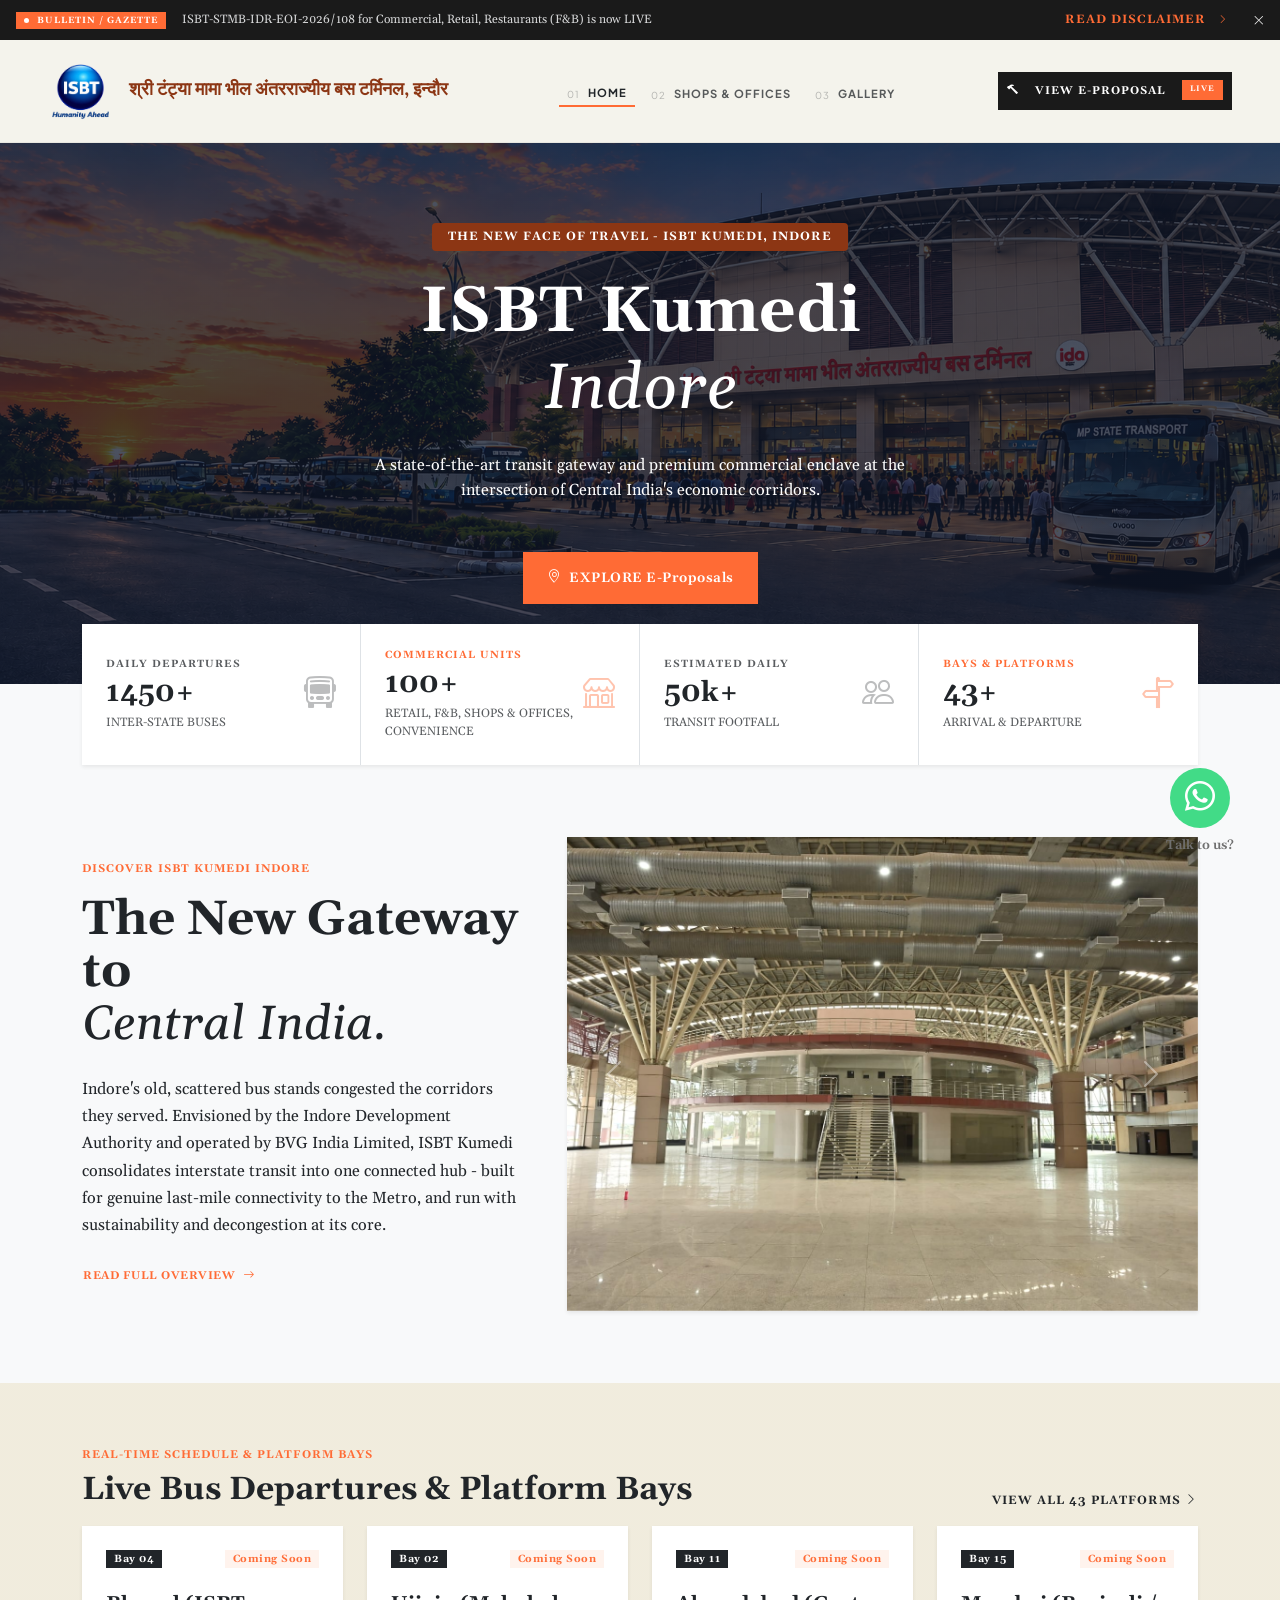
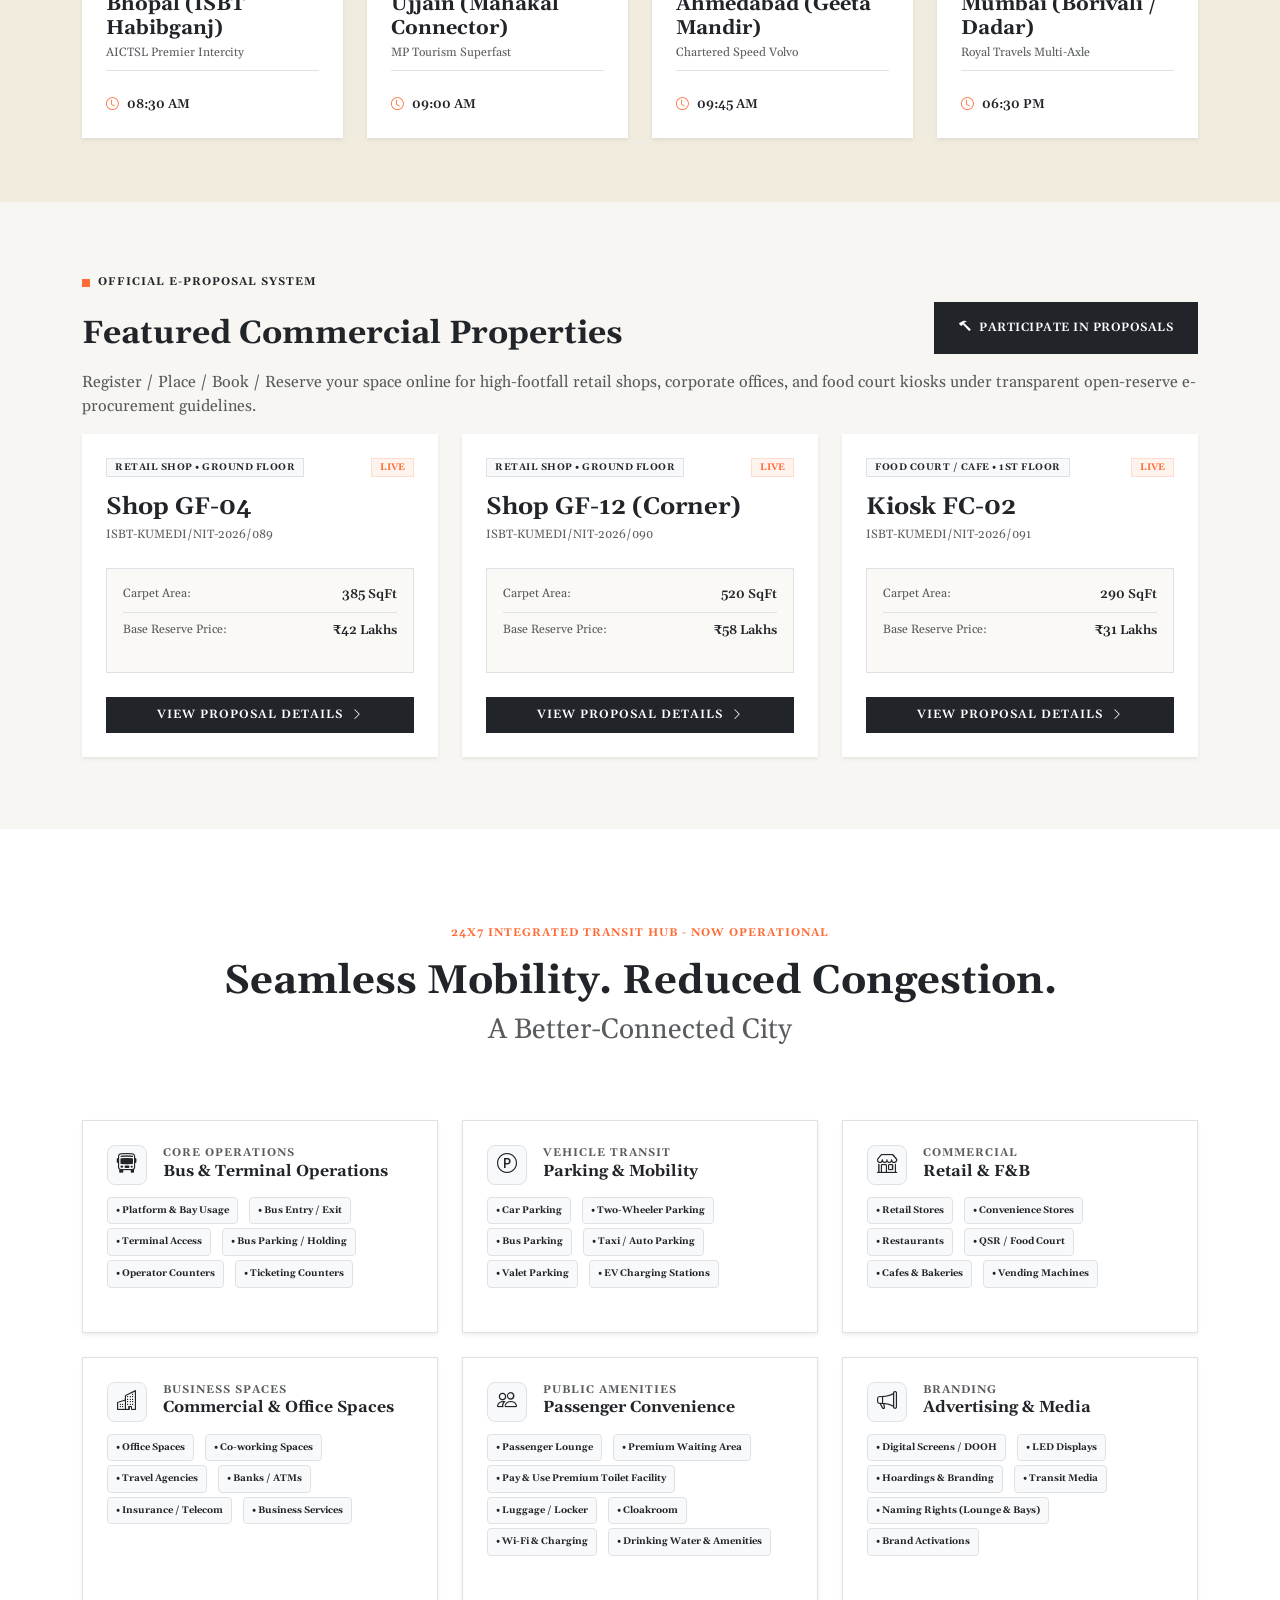
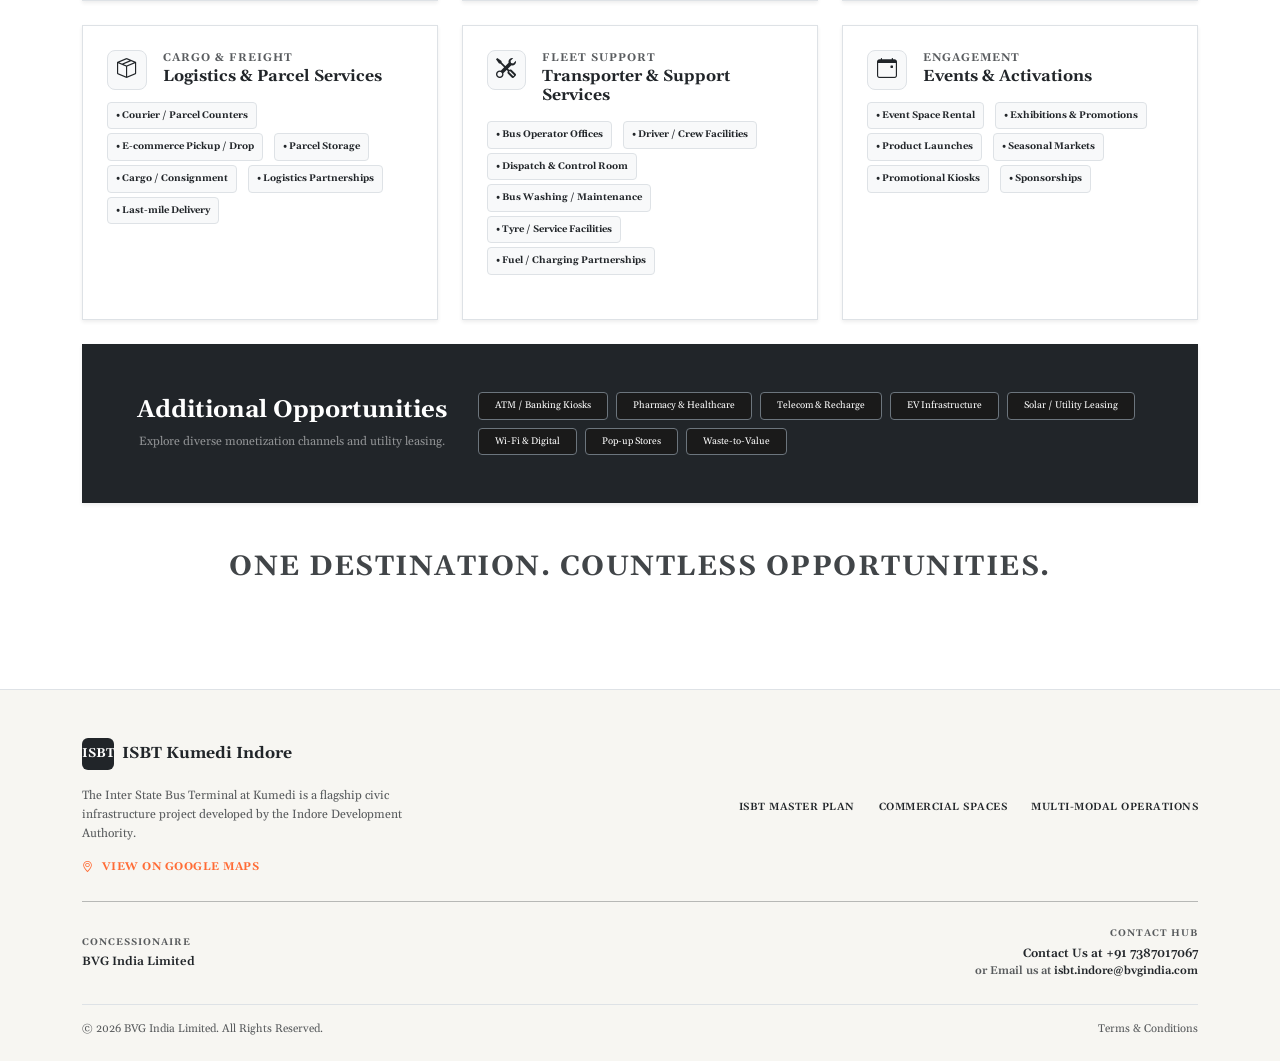
==== commit f68907df: "update" ====
--- a/index.html
+++ b/index.html
@@ -23,7 +23,7 @@
   </head>
 
   <body class="bg-light">
-    <!-- Top Bulletin Bar -->
+        <!-- Top Bulletin Bar -->
     <div
       class="bg-dark-accent text-white py-2 px-3 px-lg-3 d-flex justify-content-between align-items-center font-size-xl">
       <div class="d-flex align-items-center gap-3">
@@ -39,10 +39,9 @@
       </div>
       <div class="d-flex align-items-center gap-4">
         <a
-          href="#"
+          href="termcondition.html"
           class="text-orange text-decoration-none fw-bold text-uppercase d-flex align-items-center gap-1 letter-spacing-md"
-          >READ DISPATCH
-          <i class="bi bi-chevron-right font-size-base icon-stroke-1"></i
+          >READ DISCLAIMER &nbsp; <i class="bi bi-chevron-right font-size-base icon-stroke-1"></i
         ></a>
         <button
           class="btn btn-link text-white p-0 border-0 text-decoration-none">
@@ -54,19 +53,11 @@
     <!-- Navbar -->
     <nav class="navbar navbar-expand-lg py-3 bg-warm-light border-bottom-soft">
       <div class="container-fluid px-4 px-lg-5">
-        <a class="navbar-brand d-flex align-items-center gap-3" href="#">
-          <div
-            class="bg-dark-accent text-white rounded-0 d-flex align-items-center justify-content-center size-60 font-weight-800 font-playfair px-2">
-            ISBT
-          </div>
+        <a class="navbar-brand d-flex align-items-center gap-3" href="index.html">
+          <img src="img/logo/ISBTLogo.png" alt="ISBT Logo" style="height: 60px; width: auto;">
           <div>
-            <div
-              class="text-muted mt-1 font-size-sm font-weight-800 text-uppercase letter-spacing-lg">
-              SHREE TANTYA MAMA BHIL
-            </div>
-            <div
-              class="fw-bold text-dark font-playfair font-size-7xl line-height-xs">
-              ISBT KUMEDI INDORE
+            <div class="fw-semibold font-size-6xl line-height-xs" style="color:#8c3614;">
+             श्री टंट्या मामा भील अंतरराज्यीय बस टर्मिनल, इन्दौर
             </div>
           </div>
         </a>
@@ -94,7 +85,7 @@
                 HOME
               </a>
             </li>
-            <li class="nav-item">
+            <!-- <li class="nav-item">
               <a
                 class="nav-link text-muted d-flex gap-2 pb-1 text-center line-height-sm"
                 href="aboutus.html">
@@ -109,13 +100,13 @@
                 <span class="opacity-40 fw-normal font-size-base mt-1">03</span>
                 FACILITIES
               </a>
-            </li>
+            </li> -->
 
             <li class="nav-item">
               <a
                 class="nav-link text-muted d-flex gap-2 pb-1 text-center line-height-sm"
                 href="shopOffice.html">
-                <span class="opacity-40 fw-normal font-size-base mt-1">04</span>
+                <span class="opacity-40 fw-normal font-size-base mt-1">02</span>
                 <span class="text-start">SHOPS & OFFICES</span>
               </a>
             </li>
@@ -123,7 +114,7 @@
               <a
                 class="nav-link text-muted d-flex gap-2 pb-1 text-center line-height-sm"
                 href="Gallery.html">
-                <span class="opacity-40 fw-normal font-size-base mt-1">05</span>
+                <span class="opacity-40 fw-normal font-size-base mt-1">03</span>
                 <span class="text-start">GALLERY</span>
               </a>
             </li>
@@ -135,7 +126,7 @@
             href="viewproposal.html"
             class="btn bg-dark-accent text-white fw-bold rounded-0 px-2 py-2 d-flex align-items-center gap-3 text-uppercase font-size-lg letter-spacing-md">
             <i class="bi bi-hammer"></i>
-            <span class="text-start line-height-sm">VIEW Proposals</span>
+            <span class="text-start line-height-sm">VIEW E-PROPOSAL</span>
             <span
               class="badge bg-orange rounded-0 px-2 py-1 text-white font-size-xs line-height-md"
               >LIVE</span
@@ -144,6 +135,7 @@
         </div>
       </div>
     </nav>
+
 
     <!-- Hero Section -->
     <section class="hero-section position-relative">
@@ -151,12 +143,12 @@
         <div class="container text-center text-white">
           <span
             class="badge text-uppercase rounded-1 px-3 py-2 mb-4 letter-spacing-md font-weight-800 font-size-xl bg-orange-dark text-wrap"
-            >INFRASTRUCTURE / TERMINAL MONOGRAPH</span
+            >THE NEW FACE OF TRAVEL - ISBT KUMEDI, INDORE</span
           >
           <h1 class="display-3 fw-bold mb-0">ISBT Kumedi</h1>
           <h2 class="display-3 font-playfair fst-italic mb-4">Indore</h2>
           <p
-            class="lead mx-auto mb-5 text-light max-w-600 font-size-6xl line-height-lg">
+            class="lead mx-auto mb-5 text-white max-w-600 font-size-5xl line-height-lg">
             A state-of-the-art transit gateway and premium commercial enclave at
             the intersection of Central India's economic corridors.
           </p>
@@ -166,11 +158,7 @@
               class="btn btn-orange fw-semibold rounded-0 px-4 py-3 d-flex align-items-center gap-2 font-size-3xl letter-spacing-sm"
               ><i class="bi bi-geo-alt"></i> EXPLORE E-Proposals</a
             >
-            <a
-              href="facilities.html"
-              class="btn btn-outline-light fw-semibold rounded-0 px-4 py-3 d-flex align-items-center gap-2 glass-btn border-white-transparent font-size-3xl letter-spacing-sm"
-              ><i class="bi bi-building"></i> TERMINAL FACILITIES</a
-            >
+           
           </div>
         </div>
       </div>
@@ -203,9 +191,9 @@
                   class="text-uppercase fw-bold text-orange mb-1 font-size-md letter-spacing-md">
                   COMMERCIAL UNITS
                 </div>
-                <h3 class="fw-bold mb-0 text-dark">120+</h3>
+                <h3 class="fw-bold mb-0 text-dark">100+</h3>
                 <div class="text-muted mt-1 font-size-xl">
-                  RETAIL SHOPS & OFFICES
+                    RETAIL, F&B, SHOPS & OFFICES, CONVENIENCE
                 </div>
               </div>
               <div class="text-orange opacity-40">
@@ -261,21 +249,14 @@
               DISCOVER ISBT KUMEDI INDORE
             </div>
             <h2 class="display-5 fw-bold mb-4 text-dark line-height-xs">
-              The New Gateway to <br /><span
-                class="font-playfair fst-italic fw-normal"
-                >Central India.</span
-              >
+              The New Gateway to <br />
+              <span class="font-playfair fst-italic fw-normal">Central India.</span>
             </h2>
             <p class="text-dark mb-4 font-size-5xl line-height-xl">
-              The Inter State Bus Terminal at Kumedi is a flagship civic
-              infrastructure project envisioned and executed by the Indore
-              Development Authority to decongest urban corridors.
+             Indore's old, scattered bus stands congested the corridors they served. Envisioned by the Indore Development Authority and operated by BVG India Limited, ISBT Kumedi consolidates interstate transit into one connected hub -
+           built for genuine last-mile connectivity to the Metro, and run with sustainability and decongestion at its core.
             </p>
-            <p class="text-muted mb-5 font-size-4xl line-height-lg">
-              Spread across 15 acres, ISBT Kumedi incorporates premium
-              commercial retail spaces, air-conditioned passenger concourses,
-              and multi-level parking amenities.
-            </p>
+           
             <a
               href="multiModalOperations.html"
               class="btn btn-link text-orange text-decoration-none fw-bold p-0 d-inline-flex align-items-center gap-2 font-size-lg letter-spacing-sm">
@@ -287,172 +268,172 @@
               <div class="carousel-inner">
                 <div class="carousel-item active">
                   <img src="img/Sider/img11.jpeg" class="d-block w-100 img-fluid rounded-0 img-aspect-4-3" style="object-fit: cover;" alt="ISBT Rendering">
-                  <div class="position-absolute bottom-0 start-0 m-4 text-white p-3 px-4 rounded-0 glass-panel" style="z-index: 10;">
+                  <!-- <div class="position-absolute bottom-0 start-0 m-4 text-white p-3 px-4 rounded-0 glass-panel" style="z-index: 10;">
                     <div class="d-flex gap-1 mb-2">
                       <div class="bg-orange size-line"></div>
                       <div class="bg-white size-line opacity-40"></div>
                       <div class="bg-white size-line opacity-40"></div>
                     </div>
                     <div class="fw-semibold text-uppercase font-size-lg letter-spacing-md">Restaurants in ground floor</div>
-                  </div>
+                  </div> -->
                 </div>
                 <div class="carousel-item">
                   <img src="img/Sider/img12.jpeg" class="d-block w-100 img-fluid rounded-0 img-aspect-4-3" style="object-fit: cover;" alt="ISBT Rendering">
-                  <div class="position-absolute bottom-0 start-0 m-4 text-white p-3 px-4 rounded-0 glass-panel" style="z-index: 10;">
+                  <!-- <div class="position-absolute bottom-0 start-0 m-4 text-white p-3 px-4 rounded-0 glass-panel" style="z-index: 10;">
                     <div class="d-flex gap-1 mb-2">
                       <div class="bg-white size-line opacity-40"></div>
                       <div class="bg-orange size-line"></div>
                       <div class="bg-white size-line opacity-40"></div>
                     </div>
                     <div class="fw-semibold text-uppercase font-size-lg letter-spacing-md">Passenger Waiting Area</div>
-                  </div>
+                  </div> -->
                 </div>
                 <div class="carousel-item">
                   <img src="img/Sider/img19.jpeg" class="d-block w-100 img-fluid rounded-0 img-aspect-4-3" style="object-fit: cover;" alt="ISBT Rendering">
-                  <div class="position-absolute bottom-0 start-0 m-4 text-white p-3 px-4 rounded-0 glass-panel" style="z-index: 10;">
+                  <!-- <div class="position-absolute bottom-0 start-0 m-4 text-white p-3 px-4 rounded-0 glass-panel" style="z-index: 10;">
                     <div class="d-flex gap-1 mb-2">
                       <div class="bg-white size-line opacity-40"></div>
                       <div class="bg-white size-line opacity-40"></div>
                       <div class="bg-orange size-line"></div>
                     </div>
                     <div class="fw-semibold text-uppercase font-size-lg letter-spacing-md">Retail & Commercial Spaces</div>
-                  </div>
+                  </div> -->
                 </div>
                 <div class="carousel-item">
                   <img src="img/Sider/img2.jpeg" class="d-block w-100 img-fluid rounded-0 img-aspect-4-3" style="object-fit: cover;" alt="ISBT Rendering">
-                  <div class="position-absolute bottom-0 start-0 m-4 text-white p-3 px-4 rounded-0 glass-panel" style="z-index: 10;">
+                  <!-- <div class="position-absolute bottom-0 start-0 m-4 text-white p-3 px-4 rounded-0 glass-panel" style="z-index: 10;">
                     <div class="d-flex gap-1 mb-2">
                       <div class="bg-orange size-line"></div>
                       <div class="bg-white size-line opacity-40"></div>
                       <div class="bg-white size-line opacity-40"></div>
                     </div>
                     <div class="fw-semibold text-uppercase font-size-lg letter-spacing-md">Terminal Exterior View</div>
-                  </div>
+                  </div> -->
                 </div>
                 <div class="carousel-item">
                   <img src="img/Sider/img20.jpeg" class="d-block w-100 img-fluid rounded-0 img-aspect-4-3" style="object-fit: cover;" alt="ISBT Rendering">
-                  <div class="position-absolute bottom-0 start-0 m-4 text-white p-3 px-4 rounded-0 glass-panel" style="z-index: 10;">
+                  <!-- <div class="position-absolute bottom-0 start-0 m-4 text-white p-3 px-4 rounded-0 glass-panel" style="z-index: 10;">
                     <div class="d-flex gap-1 mb-2">
                       <div class="bg-white size-line opacity-40"></div>
                       <div class="bg-orange size-line"></div>
                       <div class="bg-white size-line opacity-40"></div>
                     </div>
                     <div class="fw-semibold text-uppercase font-size-lg letter-spacing-md">Ticketing & Information</div>
-                  </div>
+                  </div> -->
                 </div>
                 <div class="carousel-item">
                   <img src="img/Sider/img25.jpeg" class="d-block w-100 img-fluid rounded-0 img-aspect-4-3" style="object-fit: cover;" alt="ISBT Rendering">
-                  <div class="position-absolute bottom-0 start-0 m-4 text-white p-3 px-4 rounded-0 glass-panel" style="z-index: 10;">
+                  <!-- <div class="position-absolute bottom-0 start-0 m-4 text-white p-3 px-4 rounded-0 glass-panel" style="z-index: 10;">
                     <div class="d-flex gap-1 mb-2">
                       <div class="bg-white size-line opacity-40"></div>
                       <div class="bg-white size-line opacity-40"></div>
                       <div class="bg-orange size-line"></div>
                     </div>
                     <div class="fw-semibold text-uppercase font-size-lg letter-spacing-md">Shops and food court</div>
-                  </div>
+                  </div> -->
                 </div>
                 <div class="carousel-item">
                   <img src="img/Sider/img26.jpeg" class="d-block w-100 img-fluid rounded-0 img-aspect-4-3" style="object-fit: cover;" alt="ISBT Rendering">
-                  <div class="position-absolute bottom-0 start-0 m-4 text-white p-3 px-4 rounded-0 glass-panel" style="z-index: 10;">
+                  <!-- <div class="position-absolute bottom-0 start-0 m-4 text-white p-3 px-4 rounded-0 glass-panel" style="z-index: 10;">
                     <div class="d-flex gap-1 mb-2">
                       <div class="bg-orange size-line"></div>
                       <div class="bg-white size-line opacity-40"></div>
                       <div class="bg-white size-line opacity-40"></div>
                     </div>
                     <div class="fw-semibold text-uppercase font-size-lg letter-spacing-md">Terminal Night View</div>
-                  </div>
+                  </div> -->
                 </div>
                 <div class="carousel-item">
                   <img src="img/Sider/img30.jpeg" class="d-block w-100 img-fluid rounded-0 img-aspect-4-3" style="object-fit: cover;" alt="ISBT Rendering">
-                  <div class="position-absolute bottom-0 start-0 m-4 text-white p-3 px-4 rounded-0 glass-panel" style="z-index: 10;">
+                  <!-- <div class="position-absolute bottom-0 start-0 m-4 text-white p-3 px-4 rounded-0 glass-panel" style="z-index: 10;">
                     <div class="d-flex gap-1 mb-2">
                       <div class="bg-white size-line opacity-40"></div>
                       <div class="bg-orange size-line"></div>
                       <div class="bg-white size-line opacity-40"></div>
                     </div>
                     <div class="fw-semibold text-uppercase font-size-lg letter-spacing-md">Food Court & Dining</div>
-                  </div>
+                  </div> -->
                 </div>
                 <div class="carousel-item">
                   <img src="img/Sider/img33.jpeg" class="d-block w-100 img-fluid rounded-0 img-aspect-4-3" style="object-fit: cover;" alt="ISBT Rendering">
-                  <div class="position-absolute bottom-0 start-0 m-4 text-white p-3 px-4 rounded-0 glass-panel" style="z-index: 10;">
+                  <!-- <div class="position-absolute bottom-0 start-0 m-4 text-white p-3 px-4 rounded-0 glass-panel" style="z-index: 10;">
                     <div class="d-flex gap-1 mb-2">
                       <div class="bg-white size-line opacity-40"></div>
                       <div class="bg-white size-line opacity-40"></div>
                       <div class="bg-orange size-line"></div>
                     </div>
                     <div class="fw-semibold text-uppercase font-size-lg letter-spacing-md">VIP Lounge Area</div>
-                  </div>
+                  </div> -->
                 </div>
                 <div class="carousel-item">
                   <img src="img/Sider/img36.jpeg" class="d-block w-100 img-fluid rounded-0 img-aspect-4-3" style="object-fit: cover;" alt="ISBT Rendering">
-                  <div class="position-absolute bottom-0 start-0 m-4 text-white p-3 px-4 rounded-0 glass-panel" style="z-index: 10;">
+                  <!-- <div class="position-absolute bottom-0 start-0 m-4 text-white p-3 px-4 rounded-0 glass-panel" style="z-index: 10;">
                     <div class="d-flex gap-1 mb-2">
                       <div class="bg-orange size-line"></div>
                       <div class="bg-white size-line opacity-40"></div>
                       <div class="bg-white size-line opacity-40"></div>
                     </div>
                     <div class="fw-semibold text-uppercase font-size-lg letter-spacing-md">Arrivals Concourse</div>
-                  </div>
+                  </div> -->
                 </div>
                 <div class="carousel-item">
                   <img src="img/Sider/img37.jpeg" class="d-block w-100 img-fluid rounded-0 img-aspect-4-3" style="object-fit: cover;" alt="ISBT Rendering">
-                  <div class="position-absolute bottom-0 start-0 m-4 text-white p-3 px-4 rounded-0 glass-panel" style="z-index: 10;">
+                  <!-- <div class="position-absolute bottom-0 start-0 m-4 text-white p-3 px-4 rounded-0 glass-panel" style="z-index: 10;">
                     <div class="d-flex gap-1 mb-2">
                       <div class="bg-white size-line opacity-40"></div>
                       <div class="bg-orange size-line"></div>
                       <div class="bg-white size-line opacity-40"></div>
                     </div>
                     <div class="fw-semibold text-uppercase font-size-lg letter-spacing-md">Administrative Offices</div>
-                  </div>
+                  </div> -->
                 </div>
                 <div class="carousel-item">
                   <img src="img/Sider/img38.jpeg" class="d-block w-100 img-fluid rounded-0 img-aspect-4-3" style="object-fit: cover;" alt="ISBT Rendering">
-                  <div class="position-absolute bottom-0 start-0 m-4 text-white p-3 px-4 rounded-0 glass-panel" style="z-index: 10;">
+                  <!-- <div class="position-absolute bottom-0 start-0 m-4 text-white p-3 px-4 rounded-0 glass-panel" style="z-index: 10;">
                     <div class="d-flex gap-1 mb-2">
                       <div class="bg-white size-line opacity-40"></div>
                       <div class="bg-white size-line opacity-40"></div>
                       <div class="bg-orange size-line"></div>
                     </div>
                     <div class="fw-semibold text-uppercase font-size-lg letter-spacing-md">Parking & Pick-up Zones</div>
-                  </div>
+                  </div> -->
                 </div>
                 <div class="carousel-item">
                   <img src="img/Sider/img47.jpeg" class="d-block w-100 img-fluid rounded-0 img-aspect-4-3" style="object-fit: cover;" alt="ISBT Rendering">
-                  <div class="position-absolute bottom-0 start-0 m-4 text-white p-3 px-4 rounded-0 glass-panel" style="z-index: 10;">
+                  <!-- <div class="position-absolute bottom-0 start-0 m-4 text-white p-3 px-4 rounded-0 glass-panel" style="z-index: 10;">
                     <div class="d-flex gap-1 mb-2">
                       <div class="bg-orange size-line"></div>
                       <div class="bg-white size-line opacity-40"></div>
                       <div class="bg-white size-line opacity-40"></div>
                     </div>
                     <div class="fw-semibold text-uppercase font-size-lg letter-spacing-md">Security & Surveillance</div>
-                  </div>
+                  </div> -->
                 </div>
                 <div class="carousel-item">
                   <img src="img/Sider/img5.jpeg" class="d-block w-100 img-fluid rounded-0 img-aspect-4-3" style="object-fit: cover;" alt="ISBT Rendering">
-                  <div class="position-absolute bottom-0 start-0 m-4 text-white p-3 px-4 rounded-0 glass-panel" style="z-index: 10;">
+                  <!-- <div class="position-absolute bottom-0 start-0 m-4 text-white p-3 px-4 rounded-0 glass-panel" style="z-index: 10;">
                     <div class="d-flex gap-1 mb-2">
                       <div class="bg-white size-line opacity-40"></div>
                       <div class="bg-orange size-line"></div>
                       <div class="bg-white size-line opacity-40"></div>
                     </div>
                     <div class="fw-semibold text-uppercase font-size-lg letter-spacing-md">Main Entrance Facade</div>
-                  </div>
+                  </div> -->
                 </div>
                 <div class="carousel-item">
                   <img src="img/Sider/img59.jpeg" class="d-block w-100 img-fluid rounded-0 img-aspect-4-3" style="object-fit: cover;" alt="ISBT Rendering">
-                  <div class="position-absolute bottom-0 start-0 m-4 text-white p-3 px-4 rounded-0 glass-panel" style="z-index: 10;">
+                  <!-- <div class="position-absolute bottom-0 start-0 m-4 text-white p-3 px-4 rounded-0 glass-panel" style="z-index: 10;">
                     <div class="d-flex gap-1 mb-2">
                       <div class="bg-white size-line opacity-40"></div>
                       <div class="bg-white size-line opacity-40"></div>
                       <div class="bg-orange size-line"></div>
                     </div>
                     <div class="fw-semibold text-uppercase font-size-lg letter-spacing-md">Passenger Amenities</div>
-                  </div>
+                  </div> -->
                 </div>
                 <div class="carousel-item">
                   <img src="img/Sider/img60.jpeg" class="d-block w-100 img-fluid rounded-0 img-aspect-4-3" style="object-fit: cover;" alt="ISBT Rendering">
-                  <div class="position-absolute bottom-0 start-0 m-4 text-white p-3 px-4 rounded-0 glass-panel" style="z-index: 10;">
+                  <!-- <div class="position-absolute bottom-0 start-0 m-4 text-white p-3 px-4 rounded-0 glass-panel" style="z-index: 10;">
                     <div class="d-flex gap-1 mb-2">
                       <div class="bg-orange size-line"></div>
                       <div class="bg-white size-line opacity-40"></div>
@@ -460,7 +441,7 @@
                     </div>
                     <div class="fw-semibold text-uppercase font-size-lg letter-spacing-md">Green Spaces & Landscaping</div>
                   </div>
-                </div>
+                </div> -->
               </div>
               
               <!-- Carousel Controls with 40% opacity -->
@@ -496,7 +477,7 @@
             data-bs-toggle="modal"
             data-bs-target="#arrivalsMapModal"
             class="text-dark fw-bold text-decoration-none text-uppercase d-none d-md-block font-size-xl letter-spacing-md"
-            >VIEW ALL 32 PLATFORMS <i class="bi bi-chevron-right"></i
+            >VIEW ALL 43 PLATFORMS <i class="bi bi-chevron-right"></i
           ></a>
         </div>
 
@@ -614,9 +595,9 @@
           </div>
         </div>
         <a
-          href="#"
+          href="#" data-bs-toggle="modal" data-bs-target="#arrivalsMapModal"
           class="text-dark fw-bold text-decoration-none text-uppercase mt-4 d-block d-md-none text-center font-size-xl letter-spacing-md"
-          >VIEW ALL 32 PLATFORMS <i class="bi bi-chevron-right"></i
+          >VIEW ALL 43 PLATFORMS <i class="bi bi-chevron-right"></i
         ></a>
       </div>
     </section>
@@ -629,8 +610,7 @@
           <div>
             <div
               class="text-uppercase fw-bold text-dark mb-4 d-flex align-items-center gap-2 font-size-lg letter-spacing-md">
-              <span class="size-8 bg-orange"></span> OFFICIAL IDA E-PROPOSALS
-              SYSTEM
+              <span class="size-8 bg-orange"></span> OFFICIAL E-PROPOSAL SYSTEM
             </div>
             <h2 class="fw-bold mb-0 text-dark">
               Featured Commercial Properties
@@ -667,7 +647,7 @@
               </div>
               <h4 class="fw-bold mb-1 text-dark">Shop GF-04</h4>
               <div class="text-muted mb-4 font-size-xl">
-                IDA/ISBT-KUMEDI/NIT-2026/089
+                ISBT-KUMEDI/NIT-2026/089
               </div>
 
               <div class="bg-white-warm p-3 rounded-0 mb-4 border">
@@ -710,7 +690,7 @@
               </div>
               <h4 class="fw-bold mb-1 text-dark">Shop GF-12 (Corner)</h4>
               <div class="text-muted mb-4 font-size-xl">
-                IDA/ISBT-KUMEDI/NIT-2026/090
+                ISBT-KUMEDI/NIT-2026/090
               </div>
 
               <div class="bg-white-warm p-3 rounded-0 mb-4 border">
@@ -753,7 +733,7 @@
               </div>
               <h4 class="fw-bold mb-1 text-dark">Kiosk FC-02</h4>
               <div class="text-muted mb-4 font-size-xl">
-                IDA/ISBT-KUMEDI/NIT-2026/091
+                ISBT-KUMEDI/NIT-2026/091
               </div>
 
               <div class="bg-white-warm p-3 rounded-0 mb-4 border">
@@ -787,7 +767,7 @@
     <section class="py-5 bg-white">
       <div class="container py-5 text-center">
         <div class="text-uppercase fw-bold text-orange mb-3 font-size-lg letter-spacing-md">
-          24Ã—7 INTEGRATED TRANSIT HUB - NOW OPERATIONAL
+          24X7 INTEGRATED TRANSIT HUB - NOW OPERATIONAL
         </div>
         <h2 class="display-6 font-playfair fw-bold mb-2 text-dark">
           Seamless Mobility. Reduced Congestion.
@@ -810,9 +790,9 @@
               </div>
               </div>
               <ul class="list-unstyled text-muted gap-3 font-size-xl line-height-lg">
-                <li class="badge border bg-light text-dark rounded-1 px-2 py-2 font-size-base me-2 mb-1">&bull; Platform & Bay Usage Charges</li>
-                <li class="badge border bg-light text-dark rounded-1 px-2 py-2 font-size-base me-2 mb-1">&bull; Bus Entry / Exit Charges</li>
-                <li class="badge border bg-light text-dark rounded-1 px-2 py-2 font-size-base me-2 mb-1">&bull; Terminal Access Fees</li>
+                <li class="badge border bg-light text-dark rounded-1 px-2 py-2 font-size-base me-2 mb-1">&bull; Platform & Bay Usage </li>
+                <li class="badge border bg-light text-dark rounded-1 px-2 py-2 font-size-base me-2 mb-1">&bull; Bus Entry / Exit </li>
+                <li class="badge border bg-light text-dark rounded-1 px-2 py-2 font-size-base me-2 mb-1">&bull; Terminal Access </li>
                 <li class="badge border bg-light text-dark rounded-1 px-2 py-2 font-size-base me-2 mb-1">&bull; Bus Parking / Holding</li>
                 <li class="badge border bg-light text-dark rounded-1 px-2 py-2 font-size-base me-2 mb-1">&bull; Operator Counters</li>
                 <li class="badge border bg-light text-dark rounded-1 px-2 py-2 font-size-base me-2 mb-1">&bull; Ticketing Counters</li>
@@ -863,7 +843,7 @@
                 <li class="badge border bg-light text-dark rounded-1 px-2 py-2 font-size-base me-2 mb-1">&bull; Convenience Stores</li>
                 <li class="badge border bg-light text-dark rounded-1 px-2 py-2 font-size-base me-2 mb-1">&bull; Restaurants</li>
                 <li class="badge border bg-light text-dark rounded-1 px-2 py-2 font-size-base me-2 mb-1">&bull; QSR / Food Court</li>
-                <li class="badge border bg-light text-dark rounded-1 px-2 py-2 font-size-base me-2 mb-1">&bull; CafÃ©s & Bakeries</li>
+                <li class="badge border bg-light text-dark rounded-1 px-2 py-2 font-size-base me-2 mb-1">&bull; Cafes & Bakeries</li>
                 <li class="badge border bg-light text-dark rounded-1 px-2 py-2 font-size-base me-2 mb-1">&bull; Vending Machines</li>
               </ul>
             </div>
--- a/style.css
+++ b/style.css
@@ -281,8 +281,8 @@
 /* Components */
 .hero-bg-image {
   background-image:
-    linear-gradient(rgba(15, 23, 42, 0.4), rgba(15, 23, 42, 0.6)),
-    url("img/mainCover.jpeg");
+    linear-gradient(rgba(15, 23, 42, 0.75), rgba(15, 23, 42, 0.75)),
+    url("img/mainCover2.png");
     /* url("https://lh3.googleusercontent.com/aida-public/[base64]"); */
   background-size: cover;
   background-position: center;
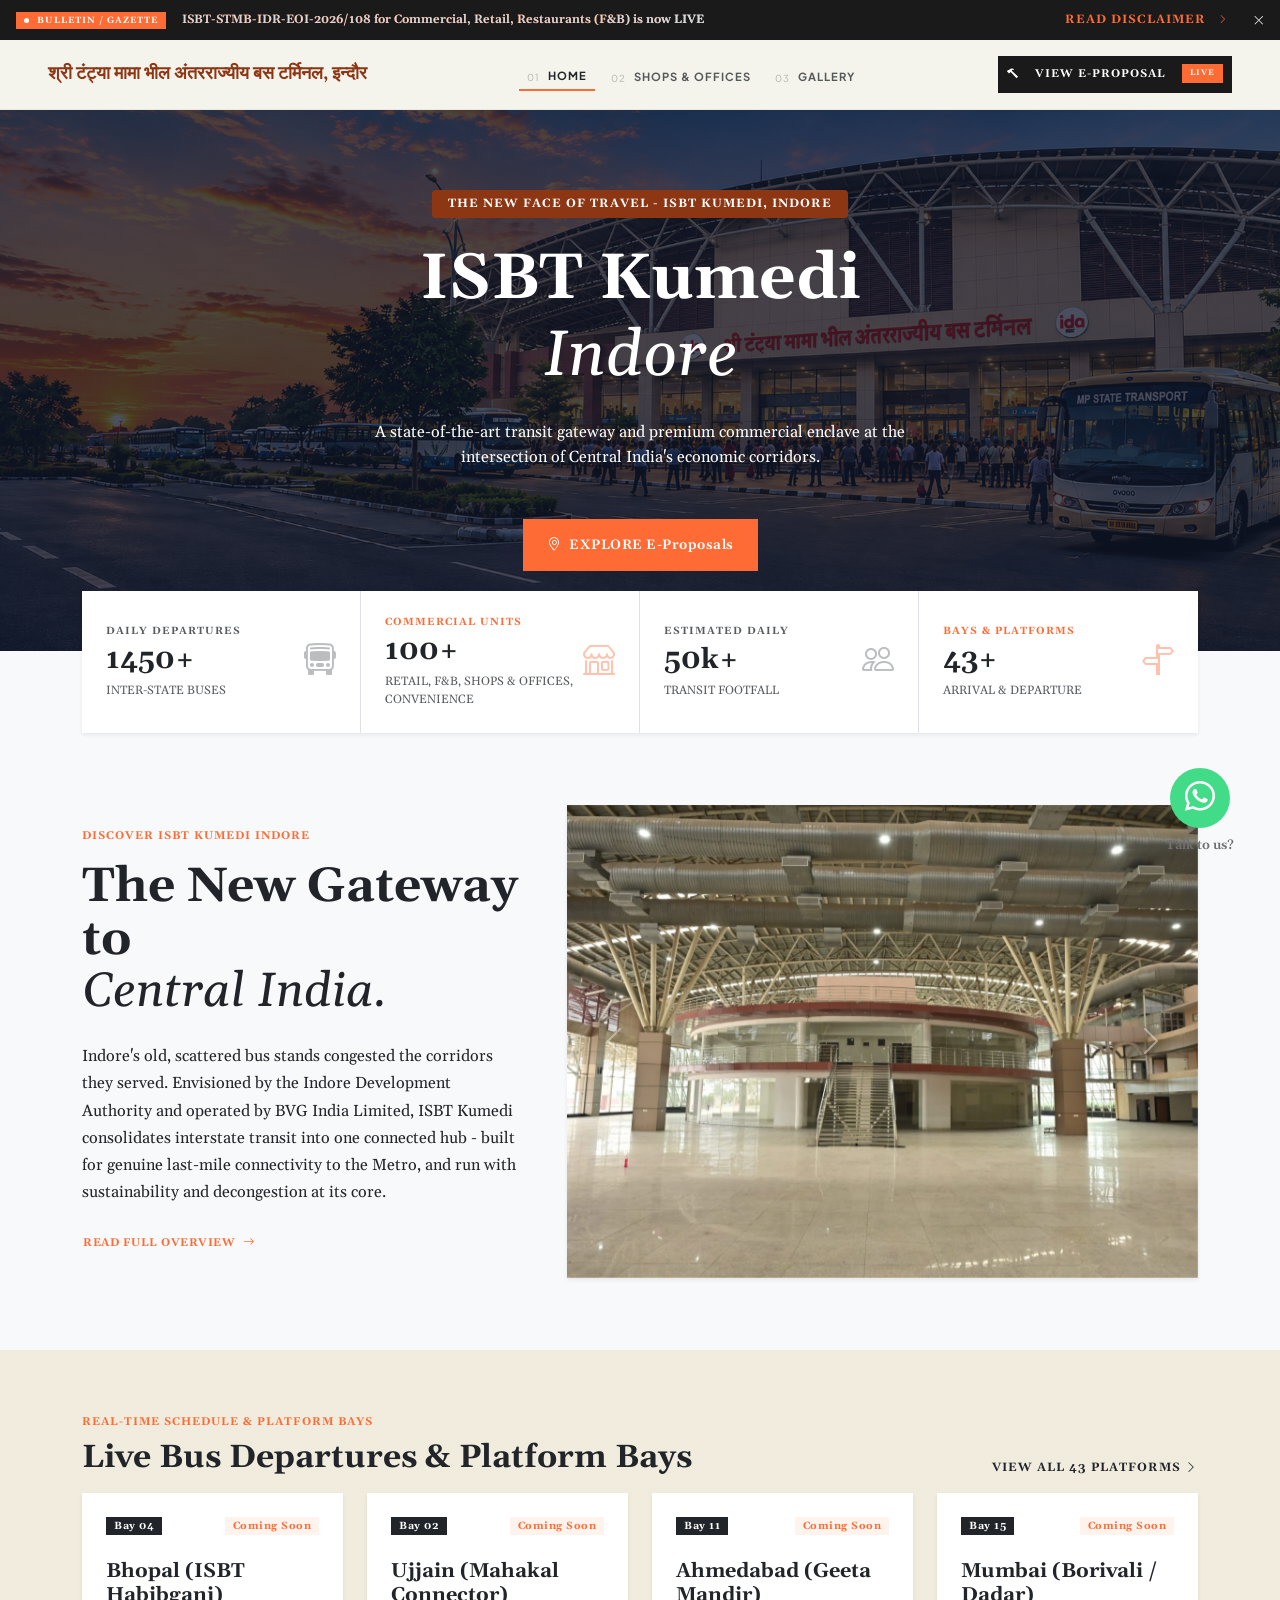
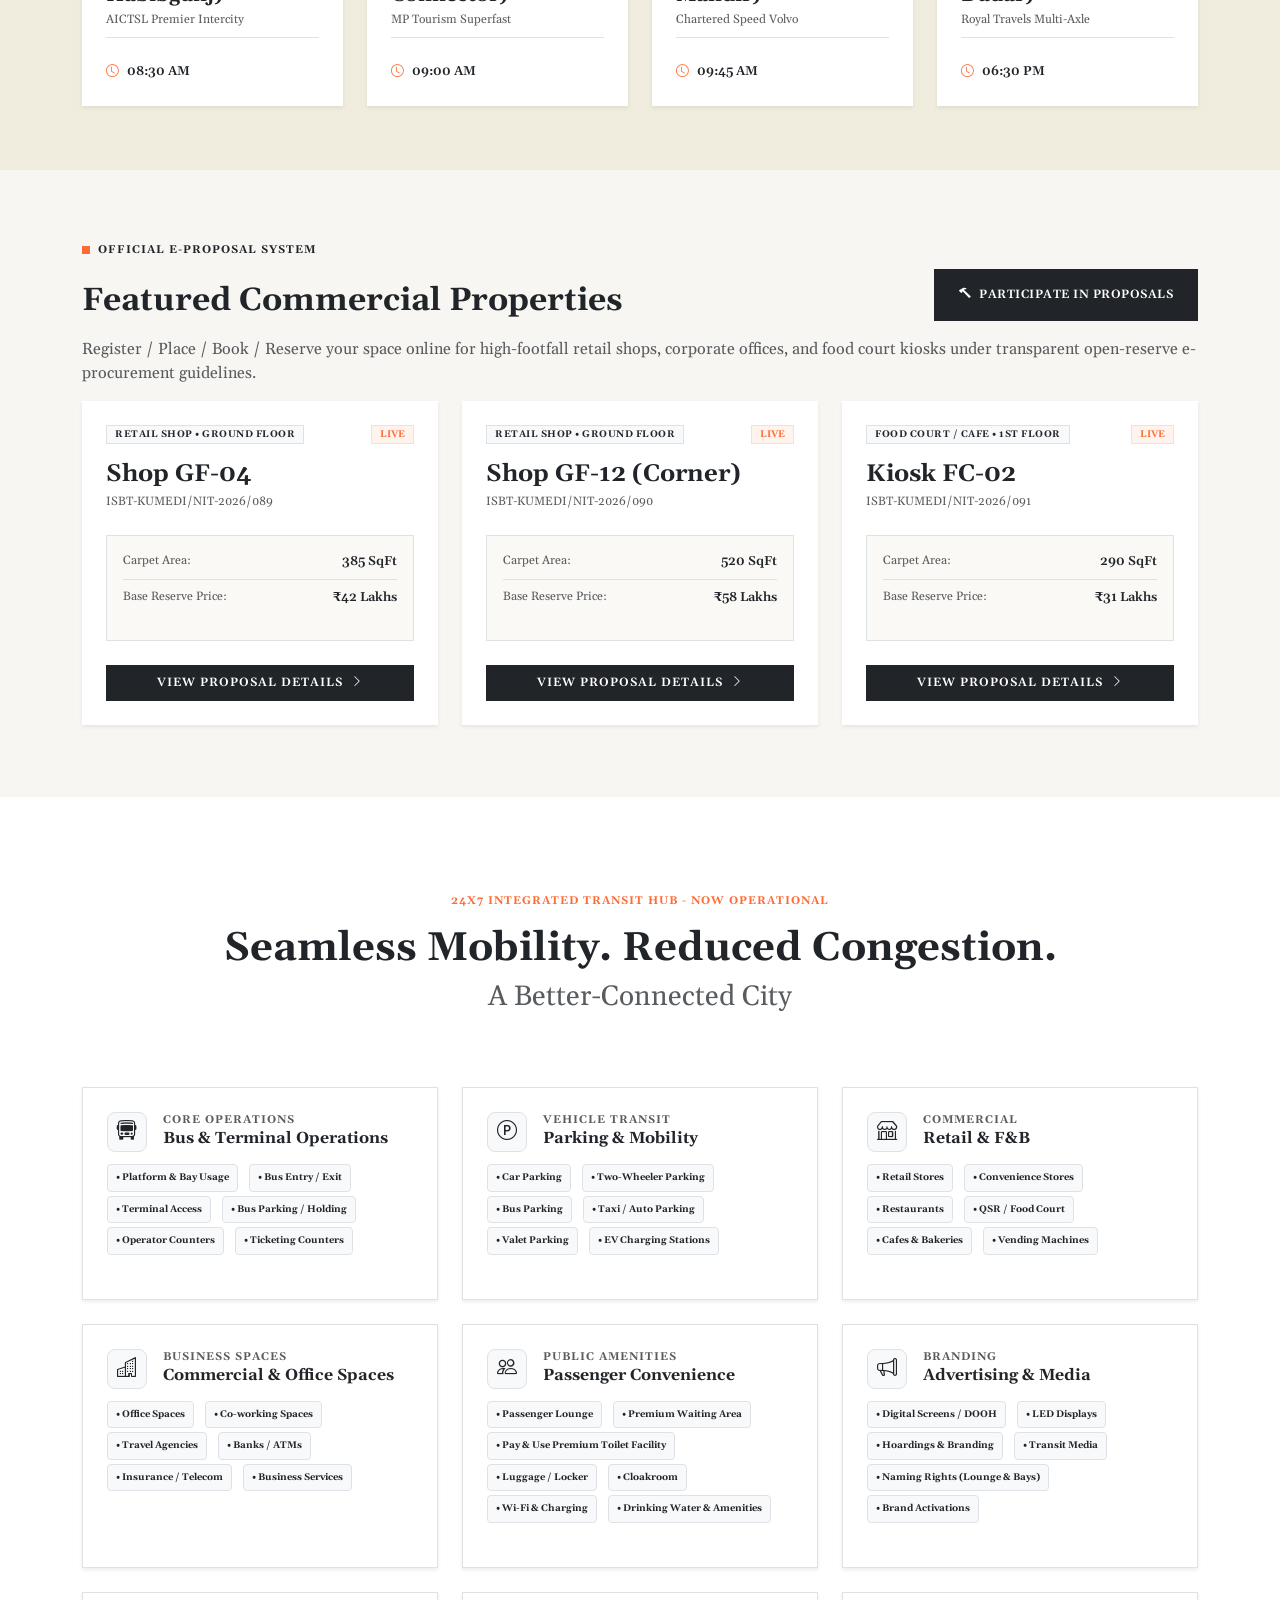
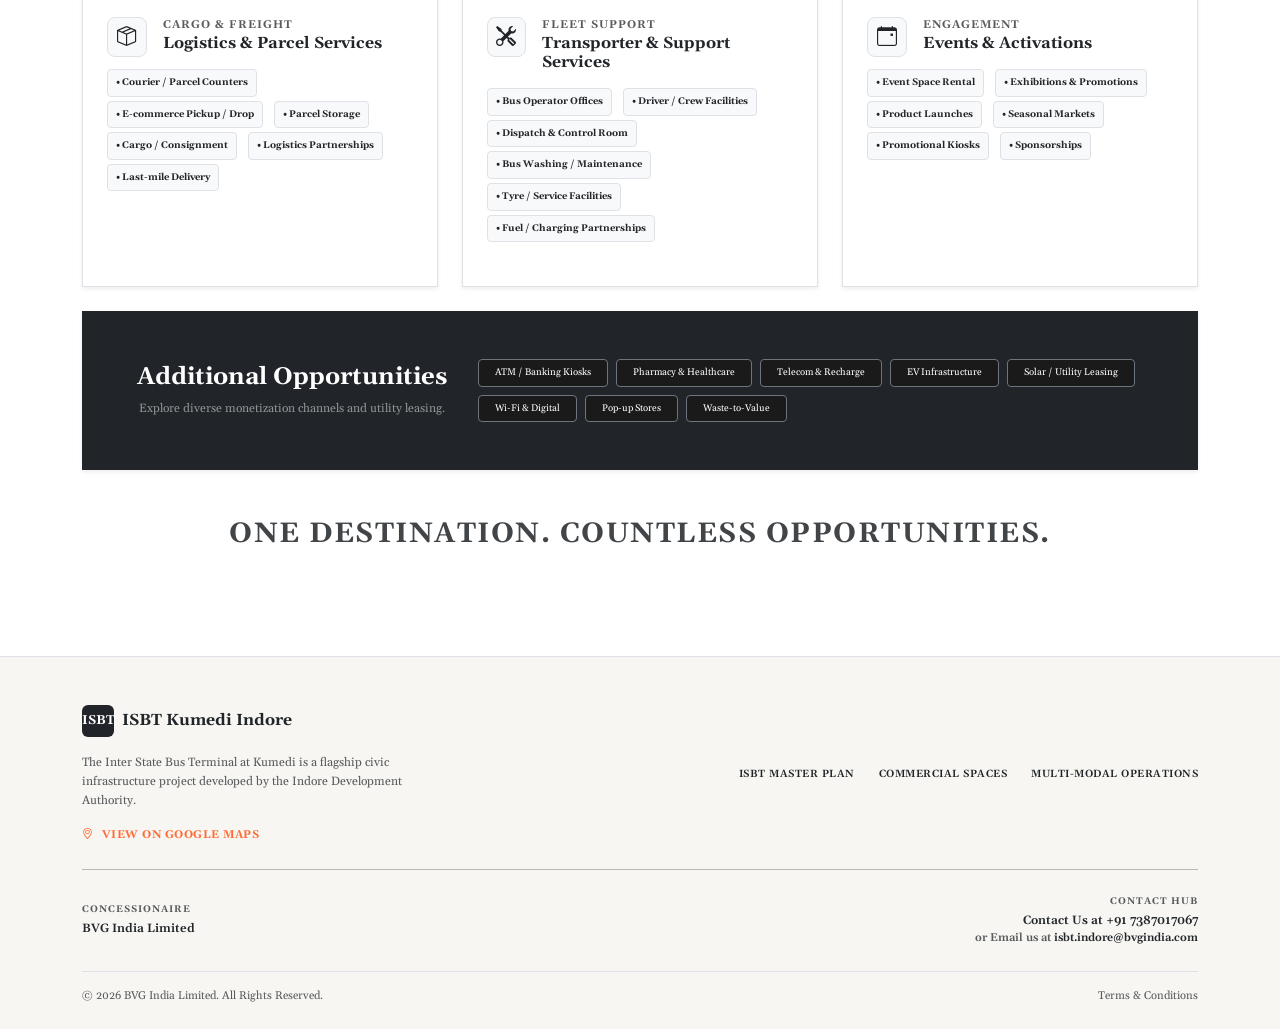
==== commit c5ecde3c: "update" ====
--- a/index.html
+++ b/index.html
@@ -24,7 +24,7 @@
 
   <body class="bg-light">
         <!-- Top Bulletin Bar -->
-    <div
+    <!-- <div
       class="bg-dark-accent text-white py-2 px-3 px-lg-3 d-flex justify-content-between align-items-center font-size-xl">
       <div class="d-flex align-items-center gap-3">
         <span
@@ -48,13 +48,53 @@
           <i class="bi bi-x-lg font-size-lg"></i>
         </button>
       </div>
+    </div> -->
+
+<div class="bg-dark-accent text-black py-2 px-3 px-lg-3 d-flex justify-content-between align-items-center font-size-xl">
+
+  <!-- Left section -->
+  <div class="d-flex align-items-center gap-3 flex-grow-1 overflow-hidden">
+
+    <!-- Fixed badge -->
+    <span
+      class="badge bg-orange text-uppercase rounded-0 px-2 py-1 d-flex align-items-center gap-2 letter-spacing-md flex-shrink-0">
+      <span class="rounded-circle bg-white d-inline-block size-5"></span>
+      BULLETIN / GAZETTE
+    </span>
+
+    <!-- Moving text -->
+    <div class="announcement-wrapper">
+      <span class="announcement-text text-light opacity-85">
+        ISBT-STMB-IDR-EOI-2026/108 for Commercial, Retail, Restaurants (F&B)
+        is now LIVE
+      </span>
     </div>
+
+  </div>
+
+  <!-- Right section - fixed -->
+  <div class="d-flex align-items-center gap-4 flex-shrink-0">
+
+    <a
+      href="termcondition.html"
+      class="text-orange text-decoration-none fw-bold text-uppercase d-flex align-items-center gap-1 letter-spacing-md">
+      READ DISCLAIMER &nbsp;
+      <i class="bi bi-chevron-right font-size-base icon-stroke-1"></i>
+    </a>
+
+    <button
+      class="btn btn-link text-white p-0 border-0 text-decoration-none">
+      <i class="bi bi-x-lg font-size-lg"></i>
+    </button>
+
+  </div>
+</div>
 
     <!-- Navbar -->
     <nav class="navbar navbar-expand-lg py-3 bg-warm-light border-bottom-soft">
       <div class="container-fluid px-4 px-lg-5">
         <a class="navbar-brand d-flex align-items-center gap-3" href="index.html">
-          <img src="img/logo/ISBTLogo.png" alt="ISBT Logo" style="height: 60px; width: auto;">
+          <!-- <img src="img/logo/ISBTLogo.png" alt="ISBT Logo" style="height: 60px; width: auto;"> -->
           <div>
             <div class="fw-semibold font-size-6xl line-height-xs" style="color:#8c3614;">
              श्री टंट्या मामा भील अंतरराज्यीय बस टर्मिनल, इन्दौर
@@ -1040,6 +1080,7 @@
             <button type="button" class="btn-close shadow-none" data-bs-dismiss="modal" aria-label="Close"></button>
           </div>
           <div class="modal-body p-0 position-relative">
+            <div class="row"></div>
             <div id="arrivalsMap" style="height: 80vh; width: 100%; background-color: #e9ecef;"></div>
           </div>
         </div>
--- a/style.css
+++ b/style.css
@@ -61,6 +61,73 @@
   background-color: var(--theme-orange-hover);
   color: white;
 }
+/* Top line amination  */
+
+.announcement-wrapper {
+    overflow: hidden;
+    white-space: nowrap;
+    flex: 1;
+    position: relative;
+}
+
+.announcement-text {
+    display: inline-block;
+    white-space: nowrap;
+
+    color: #ff6333;
+    font-weight: 600;
+
+    /* Smooth orange → white highlight */
+    background: linear-gradient(
+        90deg,
+        #ff6333 0%,
+        #ff6333 40%,
+        #ffffff 50%,
+        #ff6333 60%,
+        #ff6333 100%
+    );
+
+    background-size: 200% 100%;
+    -webkit-background-clip: text;
+    background-clip: text;
+    color: transparent;
+
+    animation:
+        announcementMove 15s linear infinite,
+        shimmerEffect 3s linear infinite;
+}
+
+
+/* Text moves right → left */
+@keyframes announcementMove {
+    from {
+        transform: translateX(100%);
+    }
+
+    to {
+        transform: translateX(-100%);
+    }
+}
+
+
+/* White highlight passes across orange text */
+@keyframes shimmerEffect {
+    from {
+        background-position: 200% center;
+    }
+
+    to {
+        background-position: -200% center;
+    }
+}
+
+
+/* Pause on hover */
+.announcement-wrapper:hover .announcement-text {
+    animation-play-state: paused;
+}
+
+/* end animation*/
 
 /* Navigation Overrides */
 .nav-link {
